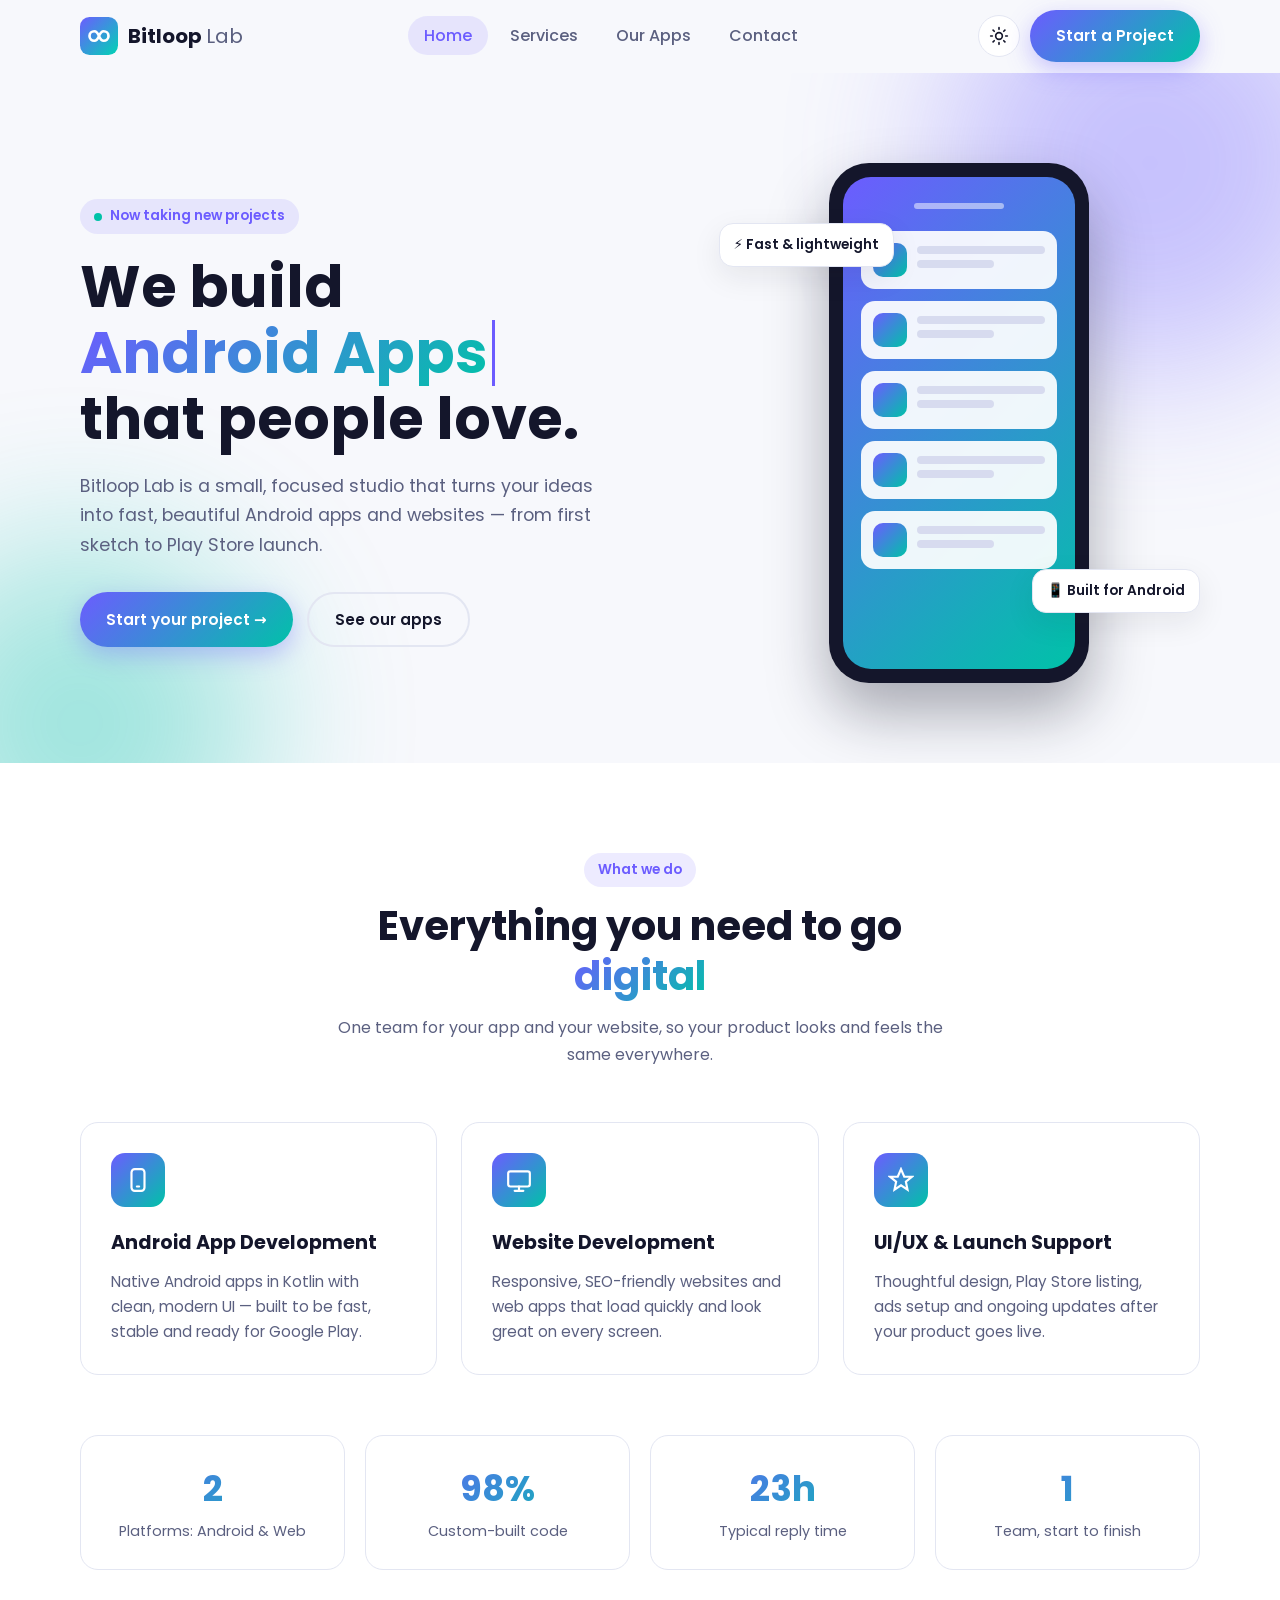
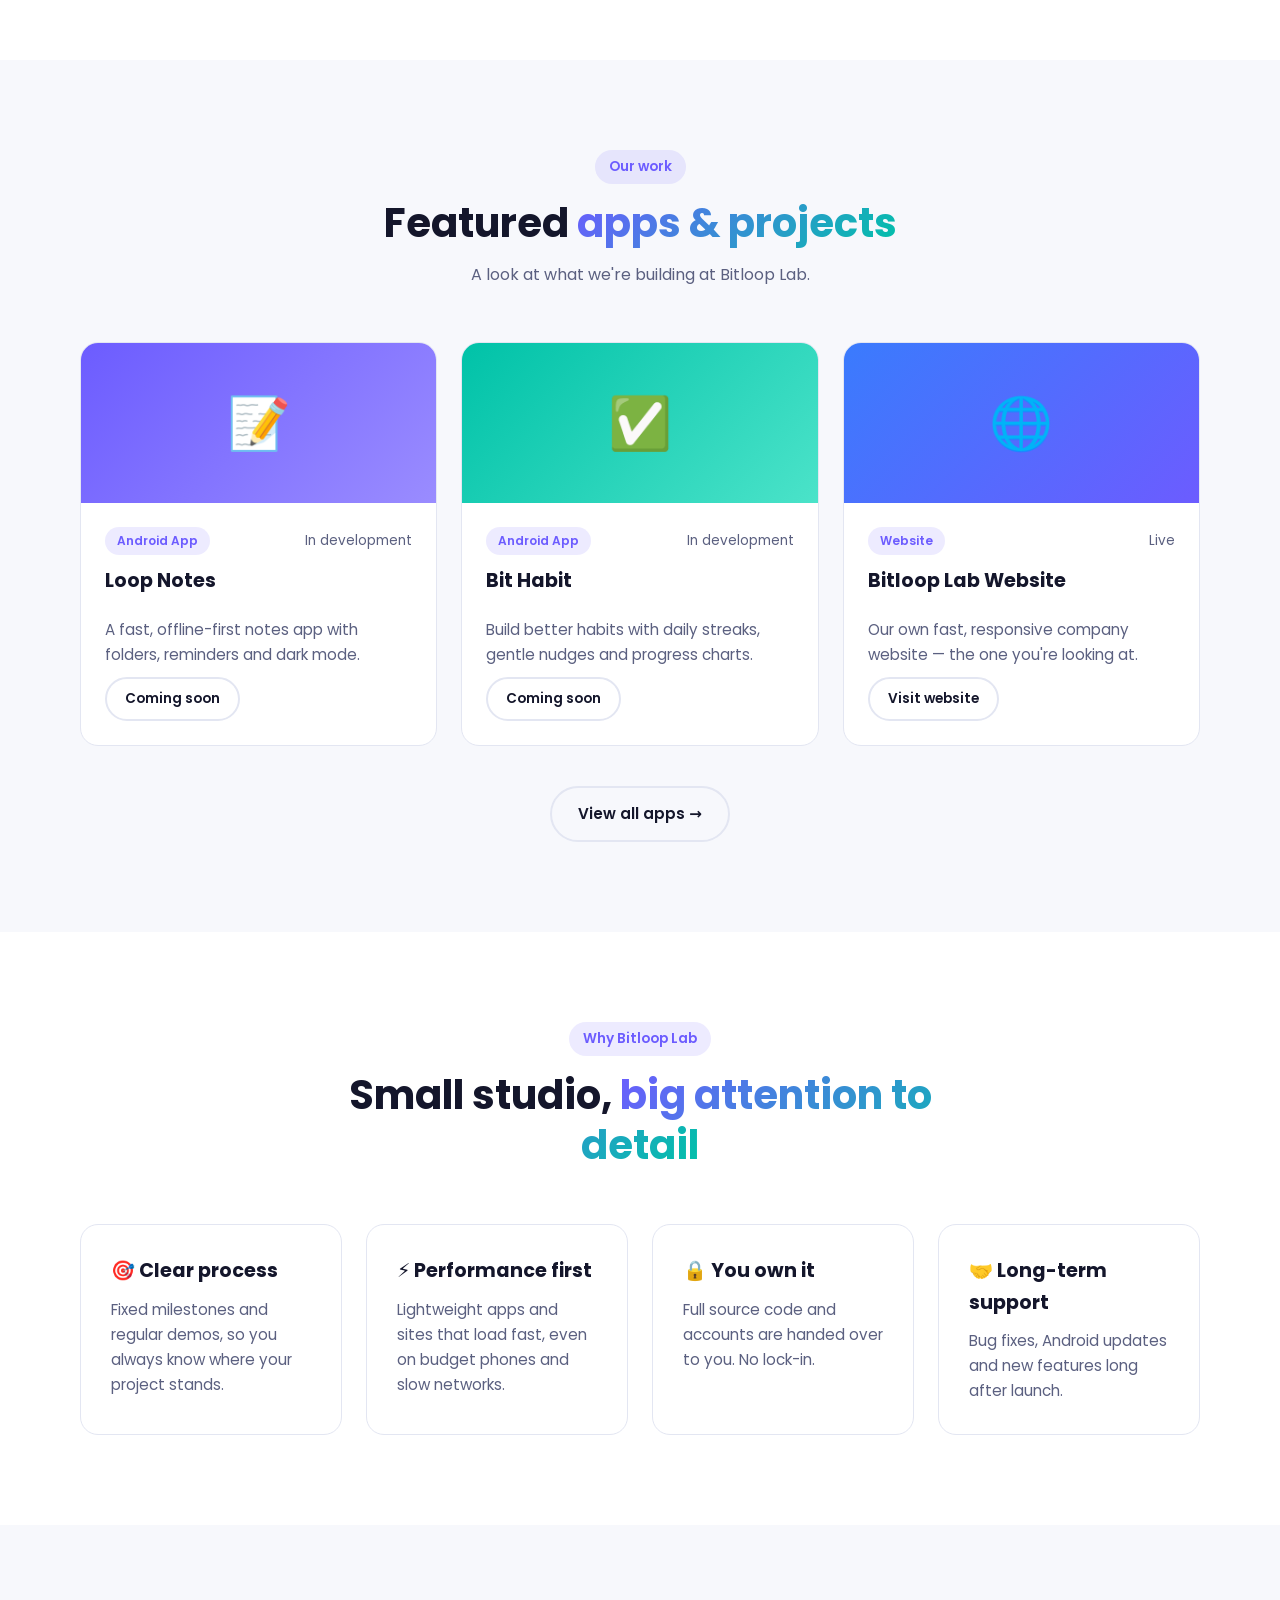
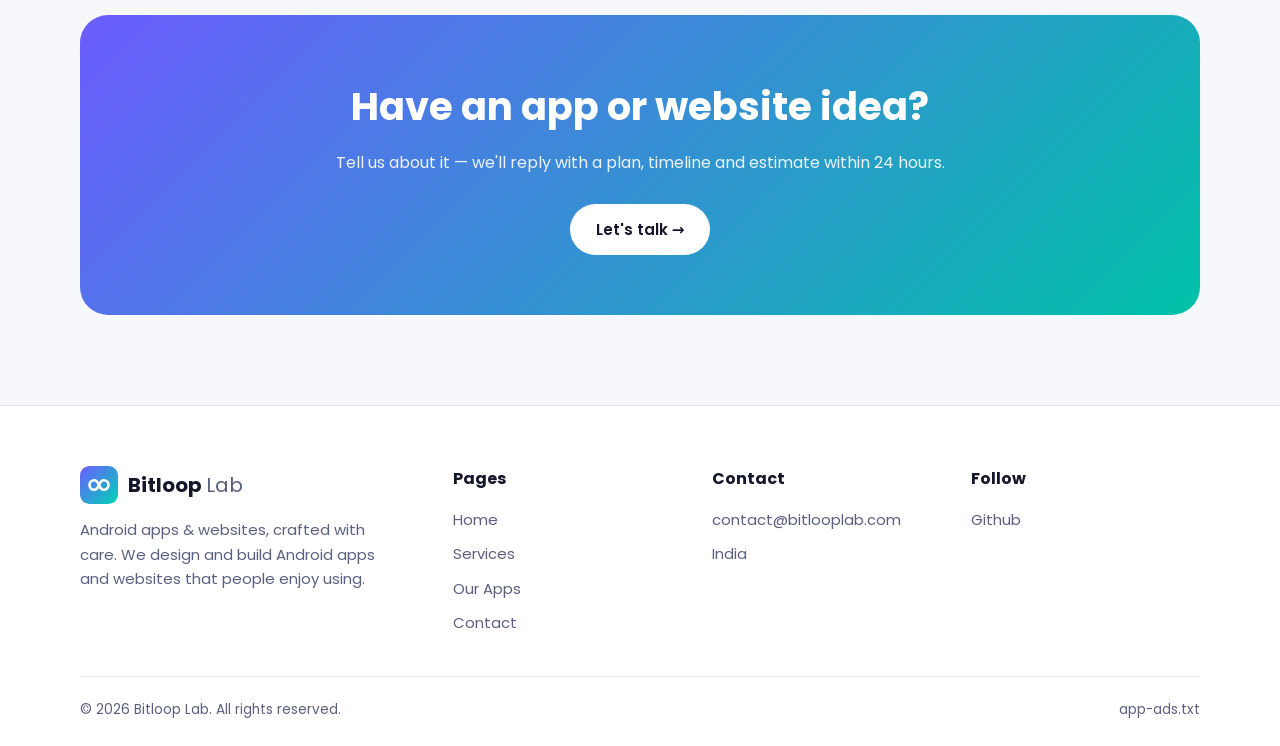
==== index.html @ d6a31f05 "Add Bitloop Lab company website and app-ads.txt Four-page responsive site (Home, Services, Our Apps," ====
<!DOCTYPE html>
<html lang="en">
<head>
  <meta charset="UTF-8">
  <meta name="viewport" content="width=device-width, initial-scale=1.0">
  <title>Bitloop Lab — Android App & Website Development</title>
  <meta name="description" content="Bitloop Lab designs and builds fast, beautiful Android apps and websites for startups and businesses.">
  <meta property="og:title" content="Bitloop Lab — Android App & Website Development">
  <meta property="og:description" content="We design and build Android apps and websites that people enjoy using.">
  <meta property="og:type" content="website">
  <meta name="theme-color" content="#6c5cff">
  <link rel="icon" href="assets/img/logo.svg" type="image/svg+xml">
  <link rel="preconnect" href="https://fonts.googleapis.com">
  <link rel="preconnect" href="https://fonts.gstatic.com" crossorigin>
  <link href="https://fonts.googleapis.com/css2?family=Poppins:wght@400;500;600;700&display=swap" rel="stylesheet">
  <link rel="stylesheet" href="assets/css/style.css">
  <script>try{var t=localStorage.getItem("bl-theme")||(matchMedia("(prefers-color-scheme: dark)").matches?"dark":"light");document.documentElement.setAttribute("data-theme",t)}catch(e){}</script>
</head>
<body data-page="home">
  <div id="site-header"></div>

  <main>
    <!-- Hero -->
    <section class="hero">
      <div class="container hero-grid">
        <div>
          <span class="eyebrow"><span class="dot"></span> Now taking new projects</span>
          <h1>We build <span class="typed gradient-text" id="typed">Android Apps</span><br>that people love.</h1>
          <p class="lead">Bitloop Lab is a small, focused studio that turns your ideas into fast, beautiful Android apps and websites — from first sketch to Play Store launch.</p>
          <div class="hero-cta">
            <a href="contact.html" class="btn btn-primary">Start your project →</a>
            <a href="apps.html" class="btn btn-outline">See our apps</a>
          </div>
        </div>
        <div class="mockup" aria-hidden="true">
          <div class="phone">
            <div class="phone-screen">
              <div class="phone-notch"></div>
              <div class="phone-card"><i></i><div><b></b><b></b></div></div>
              <div class="phone-card"><i></i><div><b></b><b></b></div></div>
              <div class="phone-card"><i></i><div><b></b><b></b></div></div>
              <div class="phone-card"><i></i><div><b></b><b></b></div></div>
              <div class="phone-card"><i></i><div><b></b><b></b></div></div>
            </div>
          </div>
          <div class="floating-badge b1">⚡ Fast &amp; lightweight</div>
          <div class="floating-badge b2">📱 Built for Android</div>
        </div>
      </div>
    </section>

    <!-- Services preview -->
    <section class="section-alt">
      <div class="container">
        <div class="section-head reveal">
          <span class="eyebrow">What we do</span>
          <h2>Everything you need to go <span class="gradient-text">digital</span></h2>
          <p>One team for your app and your website, so your product looks and feels the same everywhere.</p>
        </div>
        <div class="grid grid-3">
          <div class="card reveal">
            <div class="icon"><svg viewBox="0 0 24 24" fill="none" stroke="currentColor" stroke-width="2" stroke-linecap="round"><rect x="6" y="2" width="12" height="20" rx="3"/><path d="M11 18h2"/></svg></div>
            <h3>Android App Development</h3>
            <p>Native Android apps in Kotlin with clean, modern UI — built to be fast, stable and ready for Google Play.</p>
          </div>
          <div class="card reveal">
            <div class="icon"><svg viewBox="0 0 24 24" fill="none" stroke="currentColor" stroke-width="2" stroke-linecap="round"><rect x="2" y="4" width="20" height="14" rx="2"/><path d="M8 22h8M12 18v4"/></svg></div>
            <h3>Website Development</h3>
            <p>Responsive, SEO-friendly websites and web apps that load quickly and look great on every screen.</p>
          </div>
          <div class="card reveal">
            <div class="icon"><svg viewBox="0 0 24 24" fill="none" stroke="currentColor" stroke-width="2" stroke-linecap="round"><path d="M12 2l3 7h7l-5.5 4.5L18 21l-6-4-6 4 1.5-7.5L2 9h7z"/></svg></div>
            <h3>UI/UX &amp; Launch Support</h3>
            <p>Thoughtful design, Play Store listing, ads setup and ongoing updates after your product goes live.</p>
          </div>
        </div>
        <div class="stats">
          <div class="stat reveal"><strong class="gradient-text" data-count="2">2</strong><span>Platforms: Android &amp; Web</span></div>
          <div class="stat reveal"><strong class="gradient-text" data-count="100" data-suffix="%">100%</strong><span>Custom-built code</span></div>
          <div class="stat reveal"><strong class="gradient-text" data-count="24" data-suffix="h">24h</strong><span>Typical reply time</span></div>
          <div class="stat reveal"><strong class="gradient-text" data-count="1">1</strong><span>Team, start to finish</span></div>
        </div>
      </div>
    </section>

    <!-- Featured apps (rendered from assets/js/data.js) -->
    <section>
      <div class="container">
        <div class="section-head reveal">
          <span class="eyebrow">Our work</span>
          <h2>Featured <span class="gradient-text">apps &amp; projects</span></h2>
          <p>A look at what we're building at Bitloop Lab.</p>
        </div>
        <div class="grid grid-3" id="featuredApps"></div>
        <div style="text-align:center;margin-top:40px">
          <a href="apps.html" class="btn btn-outline">View all apps →</a>
        </div>
      </div>
    </section>

    <!-- Why us -->
    <section class="section-alt">
      <div class="container">
        <div class="section-head reveal">
          <span class="eyebrow">Why Bitloop Lab</span>
          <h2>Small studio, <span class="gradient-text">big attention to detail</span></h2>
        </div>
        <div class="grid grid-4">
          <div class="card reveal"><h3>🎯 Clear process</h3><p>Fixed milestones and regular demos, so you always know where your project stands.</p></div>
          <div class="card reveal"><h3>⚡ Performance first</h3><p>Lightweight apps and sites that load fast, even on budget phones and slow networks.</p></div>
          <div class="card reveal"><h3>🔒 You own it</h3><p>Full source code and accounts are handed over to you. No lock-in.</p></div>
          <div class="card reveal"><h3>🤝 Long-term support</h3><p>Bug fixes, Android updates and new features long after launch.</p></div>
        </div>
      </div>
    </section>

    <!-- CTA -->
    <section>
      <div class="container">
        <div class="cta-box reveal">
          <h2>Have an app or website idea?</h2>
          <p>Tell us about it — we'll reply with a plan, timeline and estimate within 24 hours.</p>
          <a href="contact.html" class="btn">Let's talk →</a>
        </div>
      </div>
    </section>
  </main>

  <div id="site-footer"></div>

  <script src="assets/js/data.js"></script>
  <script src="assets/js/main.js"></script>
</body>
</html>
---- assets/css/style.css ----
/* ==========================================================
   Bitloop Lab — global styles
   ========================================================== */

:root {
  --bg: #f7f8fc;
  --bg-alt: #ffffff;
  --surface: #ffffff;
  --text: #14162b;
  --muted: #5b6080;
  --border: #e3e6f2;
  --primary: #6c5cff;
  --primary-2: #00c2a8;
  --gradient: linear-gradient(135deg, #6c5cff 0%, #00c2a8 100%);
  --shadow: 0 10px 30px rgba(20, 22, 43, 0.08);
  --radius: 18px;
  --max: 1160px;
  color-scheme: light;
}

:root[data-theme="dark"] {
  --bg: #0b0d1a;
  --bg-alt: #111428;
  --surface: #161a33;
  --text: #eef0ff;
  --muted: #a3a8c9;
  --border: #262b4d;
  --shadow: 0 10px 30px rgba(0, 0, 0, 0.35);
  color-scheme: dark;
}

* { box-sizing: border-box; margin: 0; padding: 0; }

html { scroll-behavior: smooth; }

body {
  font-family: "Poppins", system-ui, -apple-system, "Segoe UI", Roboto, sans-serif;
  background: var(--bg);
  color: var(--text);
  line-height: 1.65;
  transition: background 0.3s, color 0.3s;
  overflow-x: hidden;
}

img { max-width: 100%; display: block; }
a { color: inherit; text-decoration: none; }
button { font: inherit; cursor: pointer; }

.container { width: 100%; max-width: var(--max); margin: 0 auto; padding: 0 20px; }

.gradient-text {
  background: var(--gradient);
  -webkit-background-clip: text;
  background-clip: text;
  color: transparent;
}

/* ---------- Buttons ---------- */
.btn {
  display: inline-flex; align-items: center; gap: 8px;
  padding: 13px 26px; border-radius: 999px; border: 0;
  font-weight: 600; font-size: 0.95rem;
  transition: transform 0.2s, box-shadow 0.2s, background 0.2s;
}
.btn-primary { background: var(--gradient); color: #fff; box-shadow: 0 8px 24px rgba(108, 92, 255, 0.35); }
.btn-primary:hover { transform: translateY(-2px); box-shadow: 0 12px 30px rgba(108, 92, 255, 0.45); }
.btn-outline { background: transparent; color: var(--text); border: 2px solid var(--border); }
.btn-outline:hover { border-color: var(--primary); color: var(--primary); }

/* ---------- Header ---------- */
.site-header {
  position: sticky; top: 0; z-index: 50;
  background: color-mix(in srgb, var(--bg) 82%, transparent);
  backdrop-filter: blur(12px);
  -webkit-backdrop-filter: blur(12px);
  border-bottom: 1px solid transparent;
  transition: border-color 0.3s, box-shadow 0.3s;
}
.site-header.scrolled { border-color: var(--border); box-shadow: 0 4px 20px rgba(0, 0, 0, 0.05); }
.nav { display: flex; align-items: center; justify-content: space-between; height: 72px; }
.brand { display: flex; align-items: center; gap: 10px; font-weight: 700; font-size: 1.25rem; }
.brand img { width: 38px; height: 38px; }
.brand span b { font-weight: 700; }
.brand span em { font-style: normal; font-weight: 400; color: var(--muted); }

.nav-links { display: flex; align-items: center; gap: 6px; list-style: none; }
.nav-links a {
  padding: 8px 16px; border-radius: 999px; font-weight: 500; color: var(--muted);
  transition: color 0.2s, background 0.2s;
}
.nav-links a:hover { color: var(--text); }
.nav-links a.active { color: var(--primary); background: color-mix(in srgb, var(--primary) 12%, transparent); }

.nav-actions { display: flex; align-items: center; gap: 10px; }
.icon-btn {
  width: 42px; height: 42px; border-radius: 50%;
  display: grid; place-items: center;
  background: var(--surface); border: 1px solid var(--border); color: var(--text);
}
.icon-btn svg { width: 20px; height: 20px; }
.theme-toggle .moon { display: none; }
:root[data-theme="dark"] .theme-toggle .sun { display: none; }
:root[data-theme="dark"] .theme-toggle .moon { display: block; }
.menu-toggle { display: none; }

/* ---------- Hero ---------- */
.hero { position: relative; padding: 90px 0 80px; overflow: hidden; }
.hero::before, .hero::after {
  content: ""; position: absolute; border-radius: 50%; filter: blur(80px); opacity: 0.35; z-index: -1;
}
.hero::before { width: 420px; height: 420px; background: #6c5cff; top: -120px; right: -80px; }
.hero::after { width: 360px; height: 360px; background: #00c2a8; bottom: -140px; left: -100px; }
.hero-grid { display: grid; grid-template-columns: 1.1fr 0.9fr; gap: 50px; align-items: center; }
.eyebrow {
  display: inline-flex; align-items: center; gap: 8px;
  padding: 6px 14px; border-radius: 999px; font-size: 0.85rem; font-weight: 600;
  background: color-mix(in srgb, var(--primary) 12%, transparent); color: var(--primary);
  margin-bottom: 20px;
}
.eyebrow .dot { width: 8px; height: 8px; border-radius: 50%; background: var(--primary-2); animation: pulse 1.8s infinite; }
.hero h1 { font-size: clamp(2.2rem, 5vw, 3.6rem); line-height: 1.15; font-weight: 700; margin-bottom: 20px; }
.typed { display: inline-block; min-width: 1ch; border-right: 3px solid var(--primary); padding-right: 4px; animation: caret 0.8s step-end infinite; }
.hero p.lead { font-size: 1.1rem; color: var(--muted); max-width: 540px; margin-bottom: 32px; }
.hero-cta { display: flex; flex-wrap: wrap; gap: 14px; }

/* phone mockup */
.mockup { position: relative; display: flex; justify-content: center; }
.phone {
  width: 260px; height: 520px; border-radius: 40px; padding: 14px;
  background: #14162b; box-shadow: 0 30px 60px rgba(20, 22, 43, 0.35);
  animation: float 6s ease-in-out infinite;
}
.phone-screen {
  width: 100%; height: 100%; border-radius: 28px; overflow: hidden;
  background: var(--gradient); padding: 26px 18px; display: flex; flex-direction: column; gap: 12px;
}
.phone-notch { width: 90px; height: 6px; border-radius: 6px; background: rgba(255, 255, 255, 0.5); margin: 0 auto 10px; }
.phone-card { background: rgba(255, 255, 255, 0.92); border-radius: 14px; padding: 12px; display: flex; gap: 10px; align-items: center; color: #14162b; }
.phone-card i { width: 34px; height: 34px; border-radius: 10px; background: var(--gradient); flex-shrink: 0; }
.phone-card div { flex: 1; }
.phone-card b { display: block; height: 8px; border-radius: 4px; background: #d7dbef; margin-bottom: 6px; }
.phone-card b + b { width: 60%; }
.floating-badge {
  position: absolute; background: var(--surface); border: 1px solid var(--border);
  border-radius: 14px; padding: 10px 14px; box-shadow: var(--shadow);
  font-size: 0.85rem; font-weight: 600; display: flex; align-items: center; gap: 8px;
}
.floating-badge.b1 { top: 60px; left: 0; animation: float 5s ease-in-out infinite; }
.floating-badge.b2 { bottom: 70px; right: 0; animation: float 7s ease-in-out infinite reverse; }

/* ---------- Sections ---------- */
section { padding: 90px 0; }
.section-alt { background: var(--bg-alt); }
.section-head { text-align: center; max-width: 640px; margin: 0 auto 54px; }
.section-head .eyebrow { margin-bottom: 14px; }
.section-head h2 { font-size: clamp(1.8rem, 3.5vw, 2.5rem); line-height: 1.25; margin-bottom: 14px; }
.section-head p { color: var(--muted); }

.grid { display: grid; gap: 24px; }
.grid-2 { grid-template-columns: repeat(2, 1fr); }
.grid-3 { grid-template-columns: repeat(3, 1fr); }
.grid-4 { grid-template-columns: repeat(4, 1fr); }

.card {
  background: var(--surface); border: 1px solid var(--border); border-radius: var(--radius);
  padding: 30px; transition: transform 0.25s, box-shadow 0.25s, border-color 0.25s;
}
.card:hover { transform: translateY(-6px); box-shadow: var(--shadow); border-color: color-mix(in srgb, var(--primary) 40%, var(--border)); }
.card .icon {
  width: 54px; height: 54px; border-radius: 14px; display: grid; place-items: center;
  background: var(--gradient); color: #fff; margin-bottom: 20px;
}
.card .icon svg { width: 26px; height: 26px; }
.card h3 { font-size: 1.2rem; margin-bottom: 10px; }
.card p { color: var(--muted); font-size: 0.95rem; }
.card ul { list-style: none; margin-top: 16px; display: grid; gap: 8px; }
.card ul li { display: flex; gap: 10px; color: var(--muted); font-size: 0.93rem; }
.card ul li::before { content: "✓"; color: var(--primary-2); font-weight: 700; }

/* stats */
.stats { display: grid; grid-template-columns: repeat(4, 1fr); gap: 20px; margin-top: 60px; }
.stat { text-align: center; padding: 24px; border-radius: var(--radius); background: var(--surface); border: 1px solid var(--border); }
.stat strong { display: block; font-size: 2.2rem; font-weight: 700; }
.stat span { color: var(--muted); font-size: 0.9rem; }

/* process */
.steps { counter-reset: step; }
.step { position: relative; padding-top: 70px; }
.step::before {
  counter-increment: step; content: "0" counter(step);
  position: absolute; top: 24px; left: 30px; font-size: 2rem; font-weight: 700;
  background: var(--gradient); -webkit-background-clip: text; background-clip: text; color: transparent;
}

/* tech chips */
.chips { display: flex; flex-wrap: wrap; justify-content: center; gap: 12px; }
.chip {
  padding: 10px 20px; border-radius: 999px; background: var(--surface);
  border: 1px solid var(--border); font-weight: 500; font-size: 0.93rem;
}

/* ---------- Apps / portfolio ---------- */
.toolbar { display: flex; flex-wrap: wrap; gap: 14px; justify-content: space-between; align-items: center; margin-bottom: 36px; }
.filters { display: flex; flex-wrap: wrap; gap: 10px; }
.filter-btn {
  padding: 9px 20px; border-radius: 999px; border: 1px solid var(--border);
  background: var(--surface); color: var(--muted); font-weight: 500; transition: all 0.2s;
}
.filter-btn:hover { color: var(--text); }
.filter-btn.active { background: var(--gradient); color: #fff; border-color: transparent; }
.search {
  flex: 1; max-width: 300px; min-width: 200px; padding: 11px 18px; border-radius: 999px;
  border: 1px solid var(--border); background: var(--surface); color: var(--text); font: inherit;
}
.search:focus { outline: 2px solid var(--primary); outline-offset: 1px; }

.app-card { display: flex; flex-direction: column; padding: 0; overflow: hidden; }
.app-cover { height: 160px; display: grid; place-items: center; font-size: 3.2rem; color: #fff; }
.app-body { padding: 24px; display: flex; flex-direction: column; gap: 10px; flex: 1; }
.app-meta { display: flex; justify-content: space-between; align-items: center; }
.tag {
  display: inline-block; font-size: 0.75rem; font-weight: 600; padding: 4px 12px; border-radius: 999px;
  background: color-mix(in srgb, var(--primary) 12%, transparent); color: var(--primary);
}
.rating { font-size: 0.85rem; color: var(--muted); }
.app-body .btn { margin-top: auto; align-self: flex-start; padding: 9px 18px; font-size: 0.85rem; }
.empty { text-align: center; color: var(--muted); padding: 40px 0; grid-column: 1 / -1; }

/* ---------- CTA ---------- */
.cta-box {
  background: var(--gradient); color: #fff; border-radius: 28px; padding: 60px 40px; text-align: center;
  position: relative; overflow: hidden;
}
.cta-box h2 { font-size: clamp(1.7rem, 3.5vw, 2.4rem); margin-bottom: 12px; }
.cta-box p { opacity: 0.9; margin-bottom: 28px; }
.cta-box .btn { background: #fff; color: #14162b; }

/* ---------- Page hero ---------- */
.page-hero { padding: 70px 0 40px; text-align: center; }
.page-hero h1 { font-size: clamp(2rem, 4.5vw, 3rem); margin-bottom: 12px; }
.page-hero p { color: var(--muted); max-width: 620px; margin: 0 auto; }
.breadcrumb { font-size: 0.85rem; color: var(--muted); margin-bottom: 16px; }
.breadcrumb a:hover { color: var(--primary); }

/* ---------- FAQ ---------- */
.faq { max-width: 780px; margin: 0 auto; display: grid; gap: 14px; }
.faq details { background: var(--surface); border: 1px solid var(--border); border-radius: 14px; padding: 18px 22px; }
.faq summary { cursor: pointer; font-weight: 600; list-style: none; display: flex; justify-content: space-between; gap: 16px; }
.faq summary::-webkit-details-marker { display: none; }
.faq summary::after { content: "+"; font-size: 1.4rem; line-height: 1; color: var(--primary); transition: transform 0.2s; }
.faq details[open] summary::after { transform: rotate(45deg); }
.faq details p { color: var(--muted); margin-top: 12px; }

/* ---------- Contact ---------- */
.contact-grid { display: grid; grid-template-columns: 0.9fr 1.1fr; gap: 30px; align-items: start; }
.info-item { display: flex; gap: 16px; align-items: flex-start; margin-bottom: 22px; }
.info-item .icon { margin: 0; width: 46px; height: 46px; flex-shrink: 0; }
.info-item h4 { margin-bottom: 2px; }
.info-item p, .info-item a { color: var(--muted); font-size: 0.95rem; }
.info-item a:hover { color: var(--primary); }

.form { display: grid; gap: 18px; }
.form-row { display: grid; grid-template-columns: 1fr 1fr; gap: 18px; }
.field { display: grid; gap: 6px; }
.field label { font-weight: 500; font-size: 0.9rem; }
.field input, .field select, .field textarea {
  width: 100%; padding: 13px 16px; border-radius: 12px; border: 1px solid var(--border);
  background: var(--bg); color: var(--text); font: inherit; transition: border-color 0.2s;
}
.field textarea { min-height: 140px; resize: vertical; }
.field input:focus, .field select:focus, .field textarea:focus { outline: none; border-color: var(--primary); }
.field.invalid input, .field.invalid select, .field.invalid textarea { border-color: #ef4466; }
.field .error { color: #ef4466; font-size: 0.8rem; min-height: 1em; }
.form-status { padding: 14px 18px; border-radius: 12px; font-weight: 500; display: none; }
.form-status.show { display: block; }
.form-status.success { background: color-mix(in srgb, var(--primary-2) 15%, transparent); color: var(--primary-2); }

/* ---------- Footer ---------- */
.site-footer { background: var(--bg-alt); border-top: 1px solid var(--border); padding: 60px 0 24px; }
.footer-grid { display: grid; grid-template-columns: 1.5fr 1fr 1fr 1fr; gap: 30px; margin-bottom: 40px; }
.site-footer p { color: var(--muted); font-size: 0.93rem; margin-top: 14px; max-width: 300px; }
.site-footer h4 { margin-bottom: 14px; font-size: 1rem; }
.site-footer ul { list-style: none; display: grid; gap: 8px; }
.site-footer ul a { color: var(--muted); font-size: 0.93rem; }
.site-footer ul a:hover { color: var(--primary); }
.footer-bottom {
  border-top: 1px solid var(--border); padding-top: 22px;
  display: flex; flex-wrap: wrap; gap: 10px; justify-content: space-between;
  color: var(--muted); font-size: 0.85rem;
}

/* back to top */
.to-top {
  position: fixed; right: 22px; bottom: 22px; z-index: 40;
  width: 46px; height: 46px; border-radius: 50%; border: 0;
  background: var(--gradient); color: #fff; box-shadow: var(--shadow);
  opacity: 0; pointer-events: none; transform: translateY(12px); transition: all 0.3s;
}
.to-top.show { opacity: 1; pointer-events: auto; transform: none; }

/* ---------- Reveal animation ---------- */
.reveal { opacity: 0; transform: translateY(30px); transition: opacity 0.7s ease, transform 0.7s ease; }
.reveal.visible { opacity: 1; transform: none; }

@keyframes float { 0%, 100% { transform: translateY(0); } 50% { transform: translateY(-14px); } }
@keyframes pulse { 0%, 100% { opacity: 1; } 50% { opacity: 0.3; } }
@keyframes caret { 50% { border-color: transparent; } }

@media (prefers-reduced-motion: reduce) {
  *, *::before, *::after { animation: none !important; transition: none !important; }
  .reveal { opacity: 1; transform: none; }
}

/* ---------- Responsive ---------- */
@media (max-width: 980px) {
  .hero-grid, .contact-grid { grid-template-columns: 1fr; }
  .mockup { margin-top: 20px; }
  .grid-3, .grid-4 { grid-template-columns: repeat(2, 1fr); }
  .stats { grid-template-columns: repeat(2, 1fr); }
  .footer-grid { grid-template-columns: 1fr 1fr; }
}

@media (max-width: 760px) {
  .menu-toggle { display: grid; }
  .nav-links {
    position: absolute; top: 72px; left: 0; right: 0;
    flex-direction: column; align-items: stretch; gap: 4px;
    padding: 16px 20px 24px; background: var(--bg); border-bottom: 1px solid var(--border);
    transform: translateY(-10px); opacity: 0; pointer-events: none; transition: all 0.25s;
  }
  .nav-links.open { transform: none; opacity: 1; pointer-events: auto; }
  .nav-links a { display: block; padding: 12px 16px; }
  .nav-actions .btn { display: none; }
  section { padding: 64px 0; }
  .hero { padding: 60px 0; }
  .grid-2, .grid-3, .grid-4, .form-row { grid-template-columns: 1fr; }
  .floating-badge { display: none; }
  .cta-box { padding: 44px 22px; }
  .search { max-width: none; }
}

@media (max-width: 480px) {
  .footer-grid { grid-template-columns: 1fr; }
  .stats { grid-template-columns: 1fr 1fr; gap: 12px; }
  .stat strong { font-size: 1.7rem; }
}
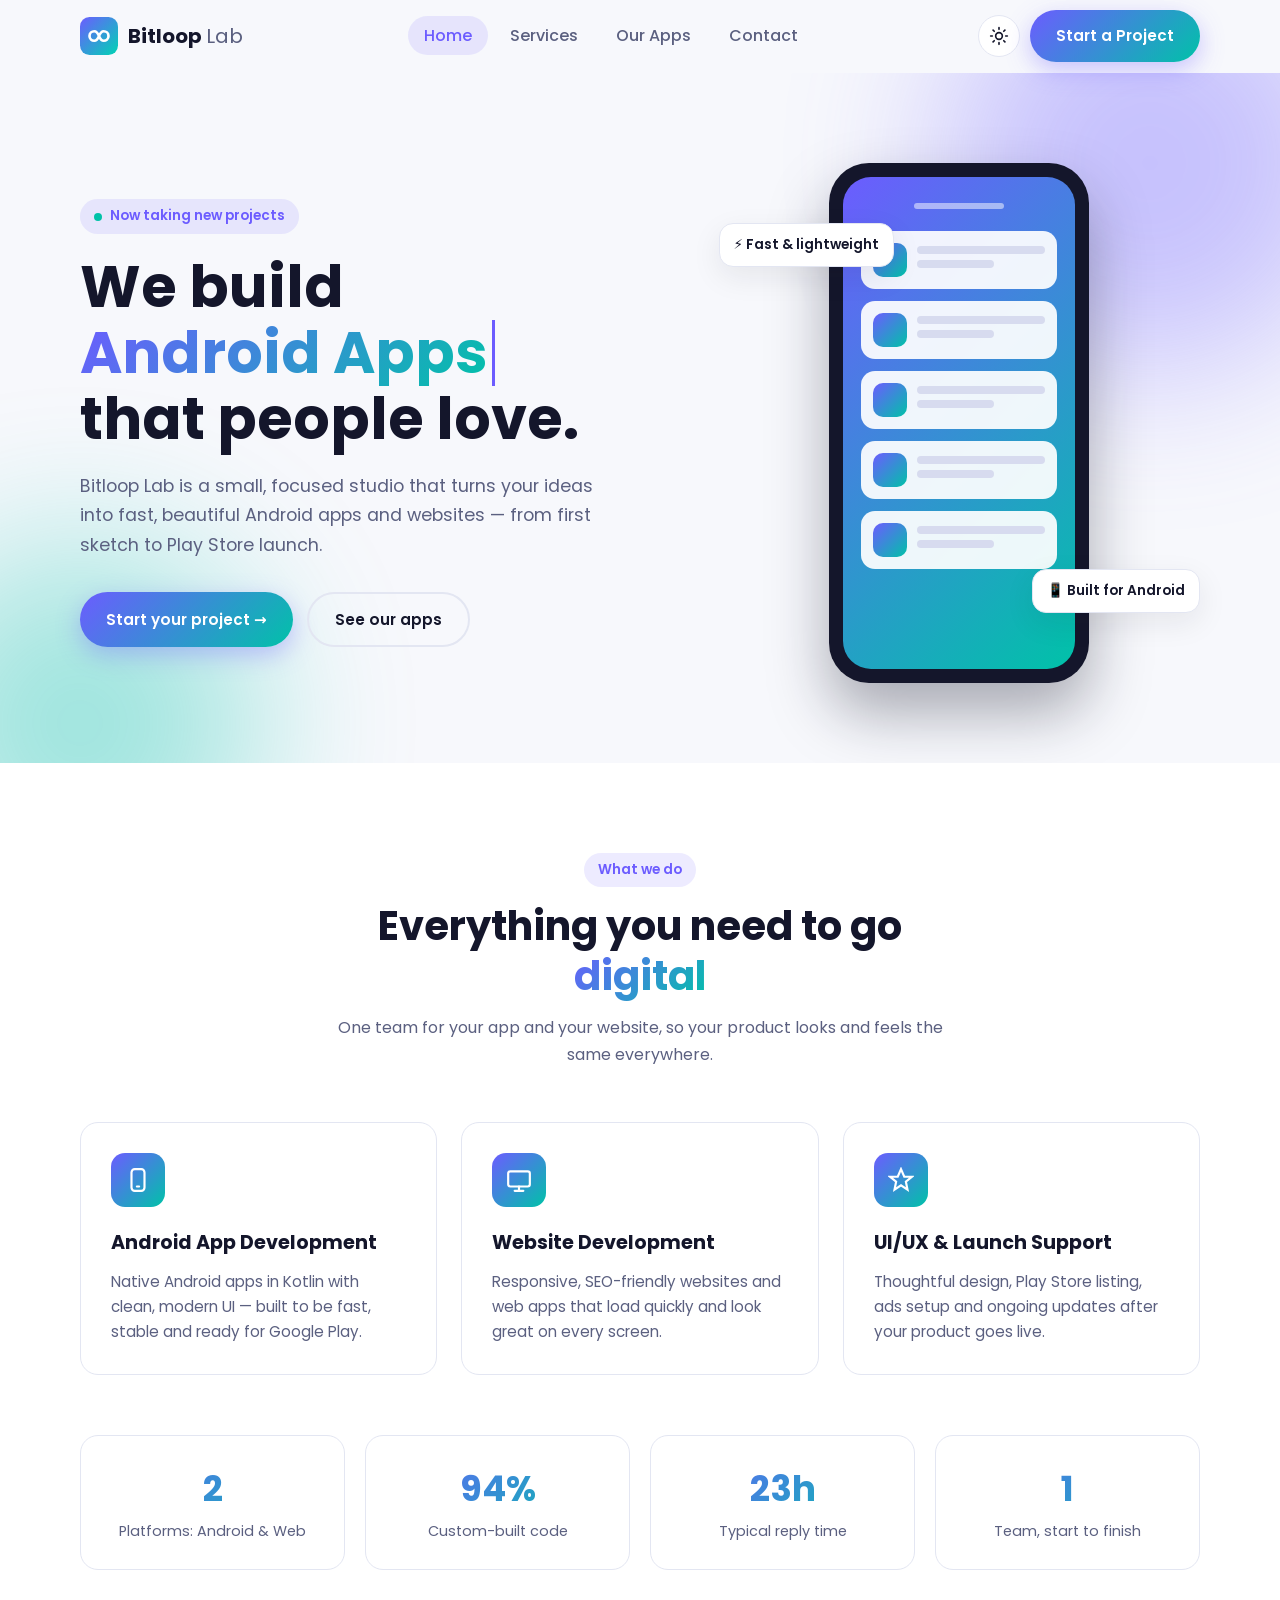
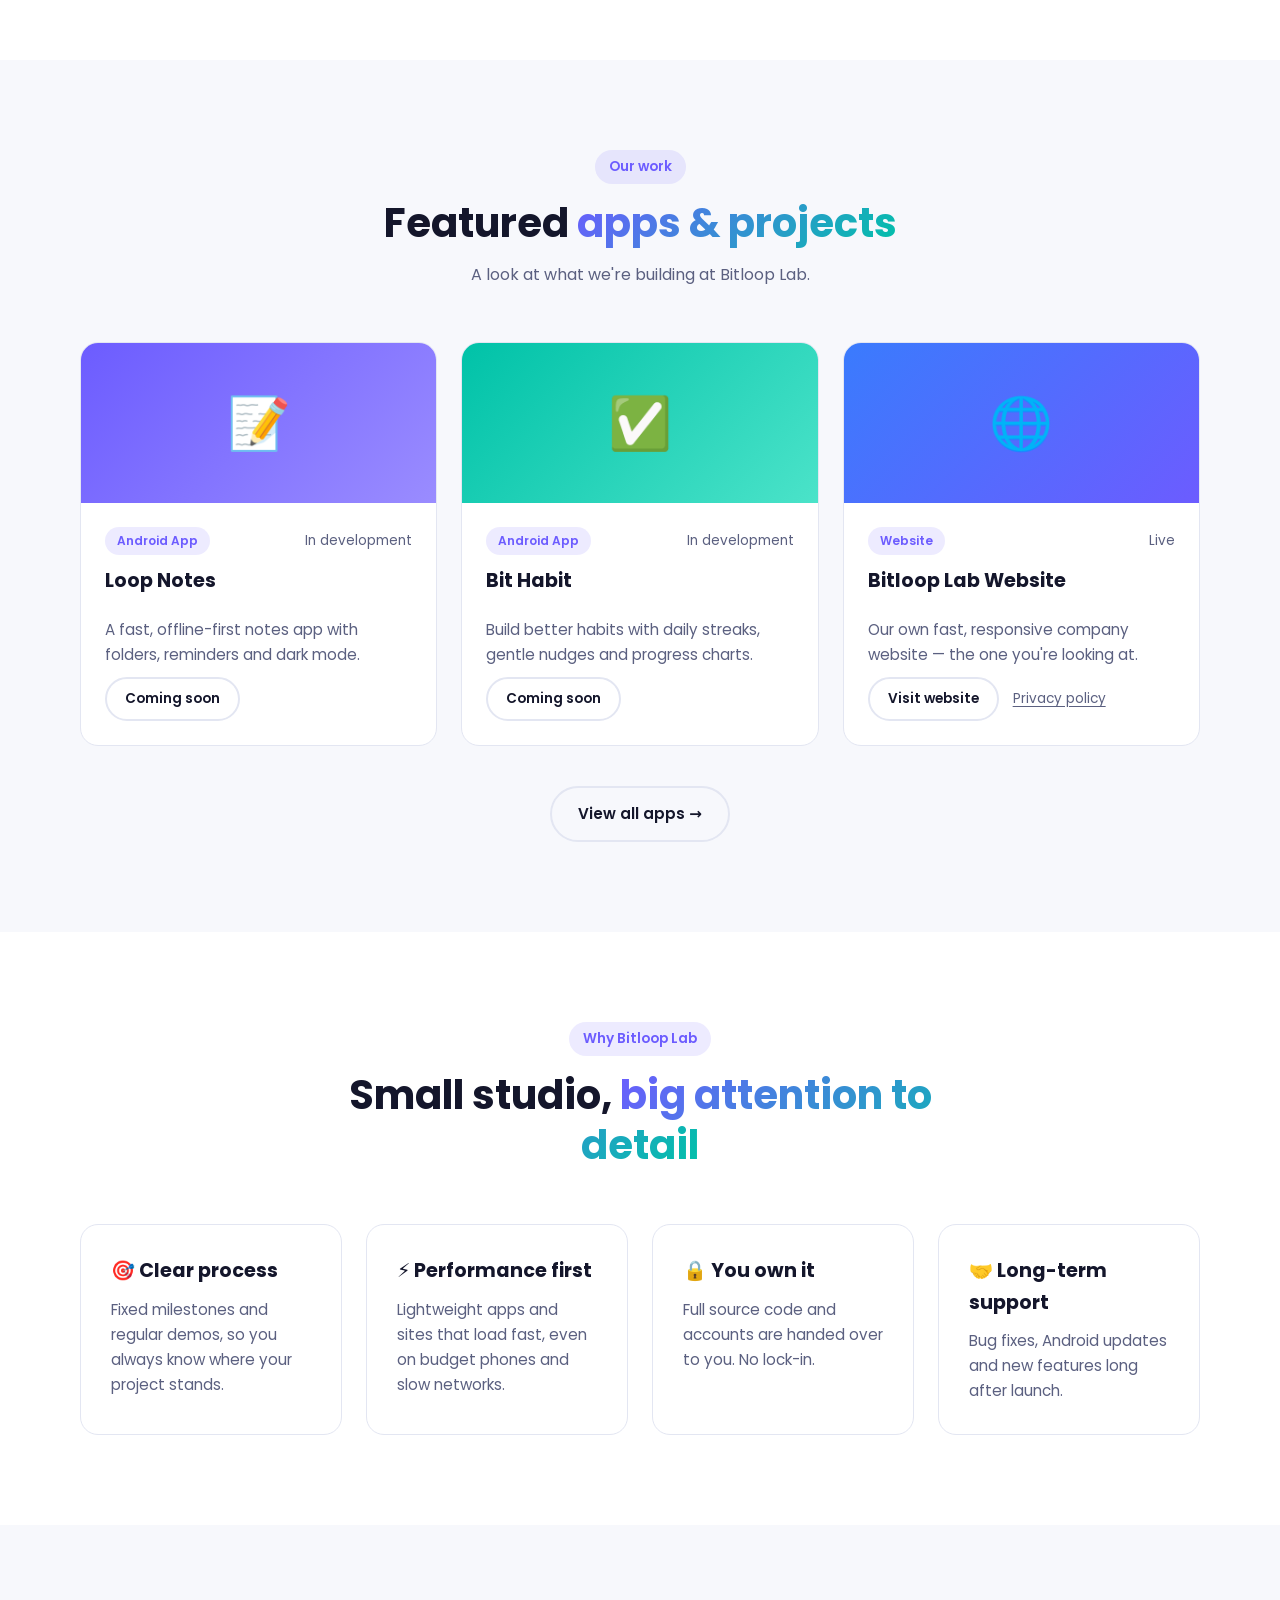
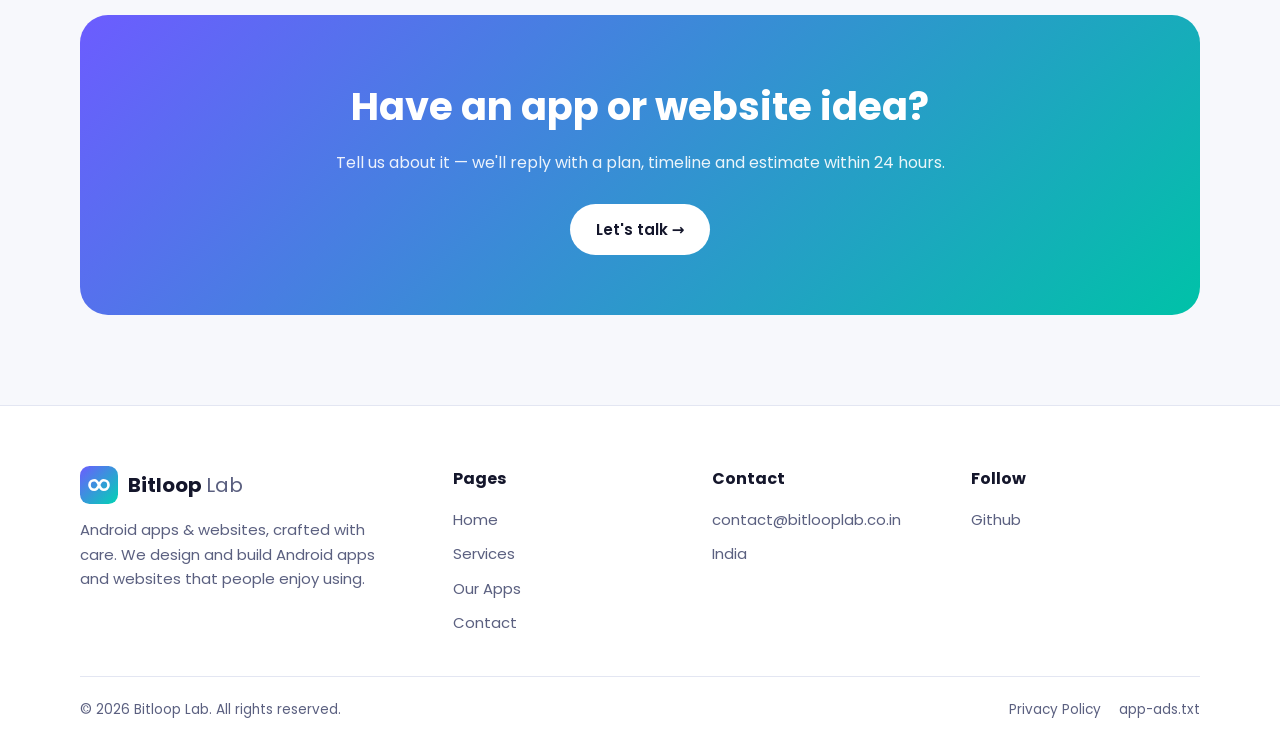
==== commit 92b0ad99: "Configure custom domain bitlooplab.co.in Add CNAME for GitHub Pages, canonical and og:url tags on ev" ====
--- a/index.html
+++ b/index.html
@@ -8,6 +8,9 @@
   <meta property="og:title" content="Bitloop Lab — Android App & Website Development">
   <meta property="og:description" content="We design and build Android apps and websites that people enjoy using.">
   <meta property="og:type" content="website">
+  <link rel="canonical" href="https://bitlooplab.co.in/">
+  <meta property="og:url" content="https://bitlooplab.co.in/">
+  <meta property="og:site_name" content="Bitloop Lab">
   <meta name="theme-color" content="#6c5cff">
   <link rel="icon" href="assets/img/logo.svg" type="image/svg+xml">
   <link rel="preconnect" href="https://fonts.googleapis.com">
--- a/assets/css/style.css
+++ b/assets/css/style.css
@@ -223,7 +223,10 @@
   background: color-mix(in srgb, var(--primary) 12%, transparent); color: var(--primary);
 }
 .rating { font-size: 0.85rem; color: var(--muted); }
-.app-body .btn { margin-top: auto; align-self: flex-start; padding: 9px 18px; font-size: 0.85rem; }
+.app-actions { margin-top: auto; display: flex; flex-wrap: wrap; align-items: center; gap: 14px; }
+.app-body .btn { padding: 9px 18px; font-size: 0.85rem; }
+.policy-link { font-size: 0.85rem; color: var(--muted); text-decoration: underline; text-underline-offset: 3px; }
+.policy-link:hover { color: var(--primary); }
 .empty { text-align: center; color: var(--muted); padding: 40px 0; grid-column: 1 / -1; }
 
 /* ---------- CTA ---------- */
@@ -287,6 +290,23 @@
   border-top: 1px solid var(--border); padding-top: 22px;
   display: flex; flex-wrap: wrap; gap: 10px; justify-content: space-between;
   color: var(--muted); font-size: 0.85rem;
+}
+
+.footer-legal { display: flex; gap: 18px; }
+.footer-legal a:hover { color: var(--primary); }
+
+/* ---------- Legal / long-form text ---------- */
+.legal { max-width: 800px; margin: 0 auto; }
+.legal .updated { color: var(--muted); font-size: 0.9rem; margin-bottom: 28px; }
+.legal h2 { font-size: 1.3rem; margin: 36px 0 12px; }
+.legal p, .legal li { color: var(--muted); }
+.legal p + p, .legal ul + p { margin-top: 12px; }
+.legal ul { margin: 12px 0 0 22px; display: grid; gap: 8px; }
+.legal a { color: var(--primary); text-decoration: underline; text-underline-offset: 3px; }
+.legal .note {
+  background: color-mix(in srgb, var(--primary) 8%, transparent);
+  border: 1px solid color-mix(in srgb, var(--primary) 25%, var(--border));
+  border-radius: 14px; padding: 18px 22px; margin-bottom: 8px;
 }
 
 /* back to top */
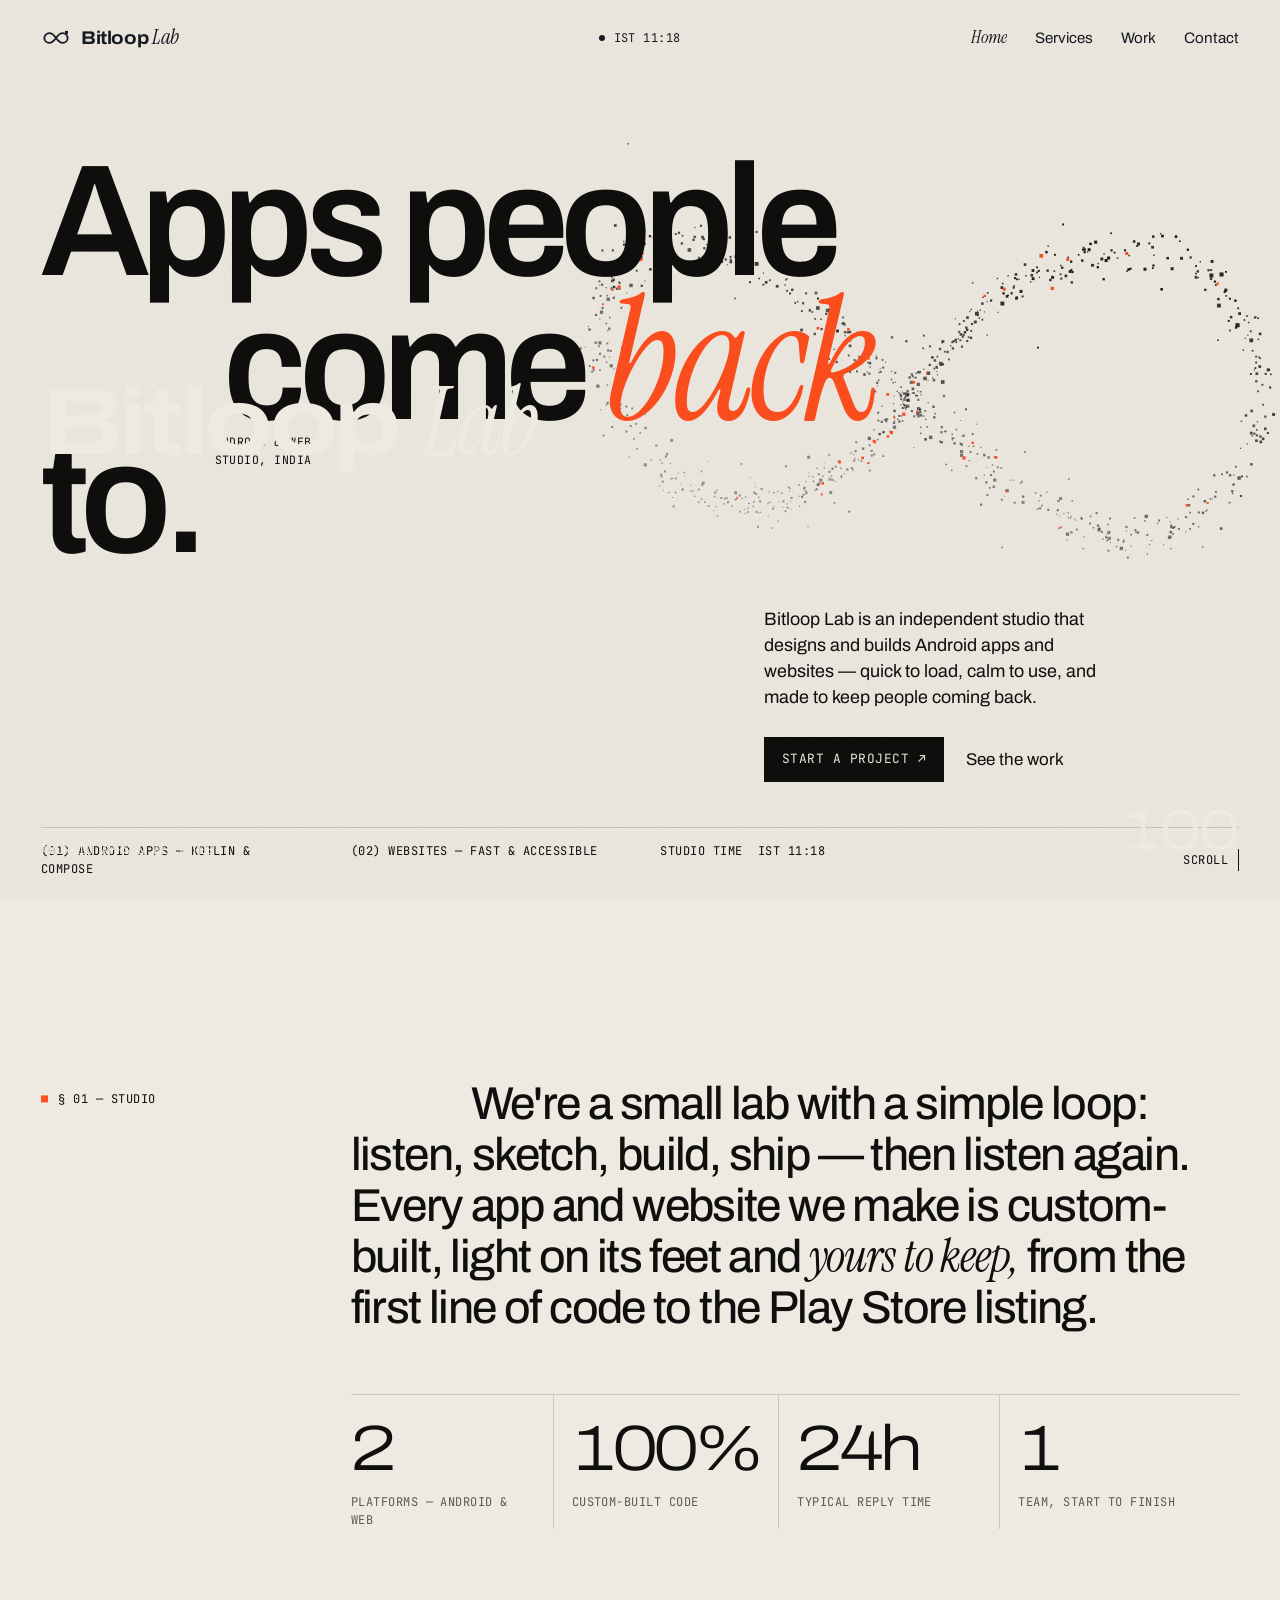
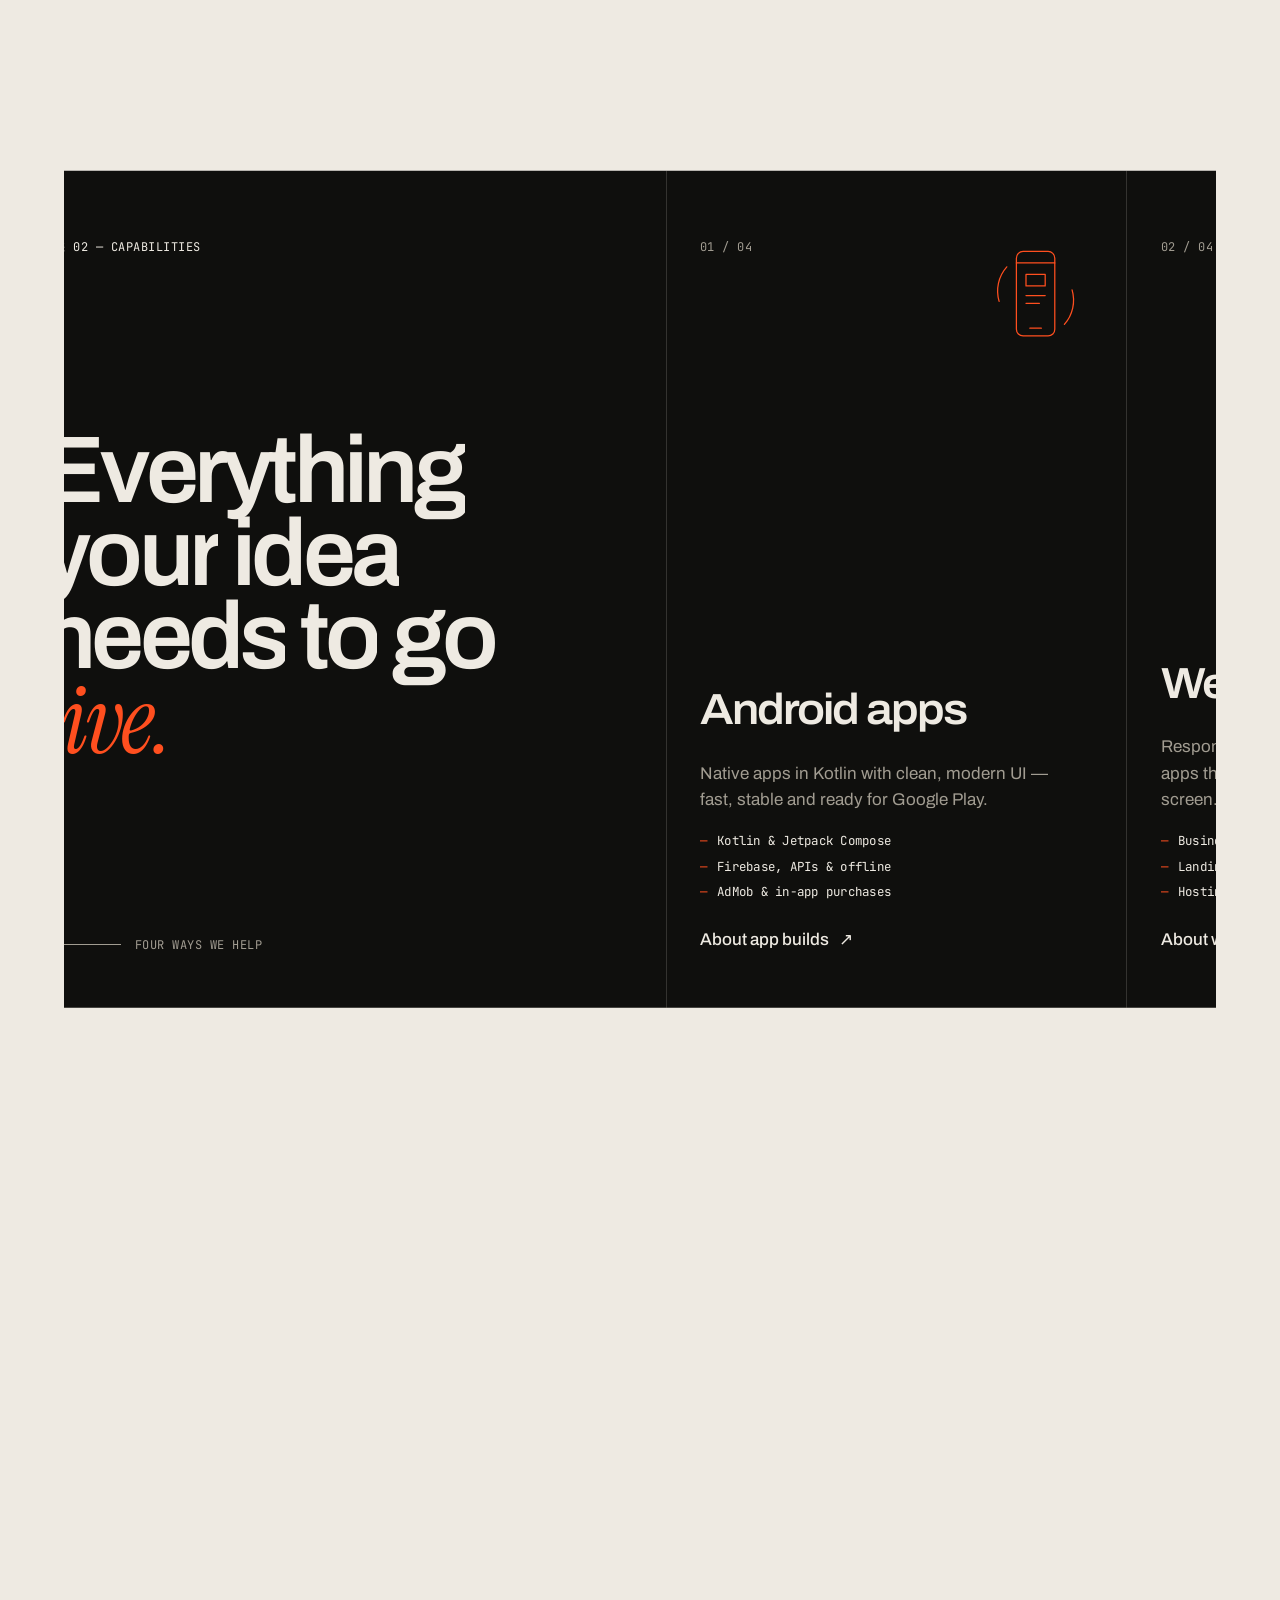
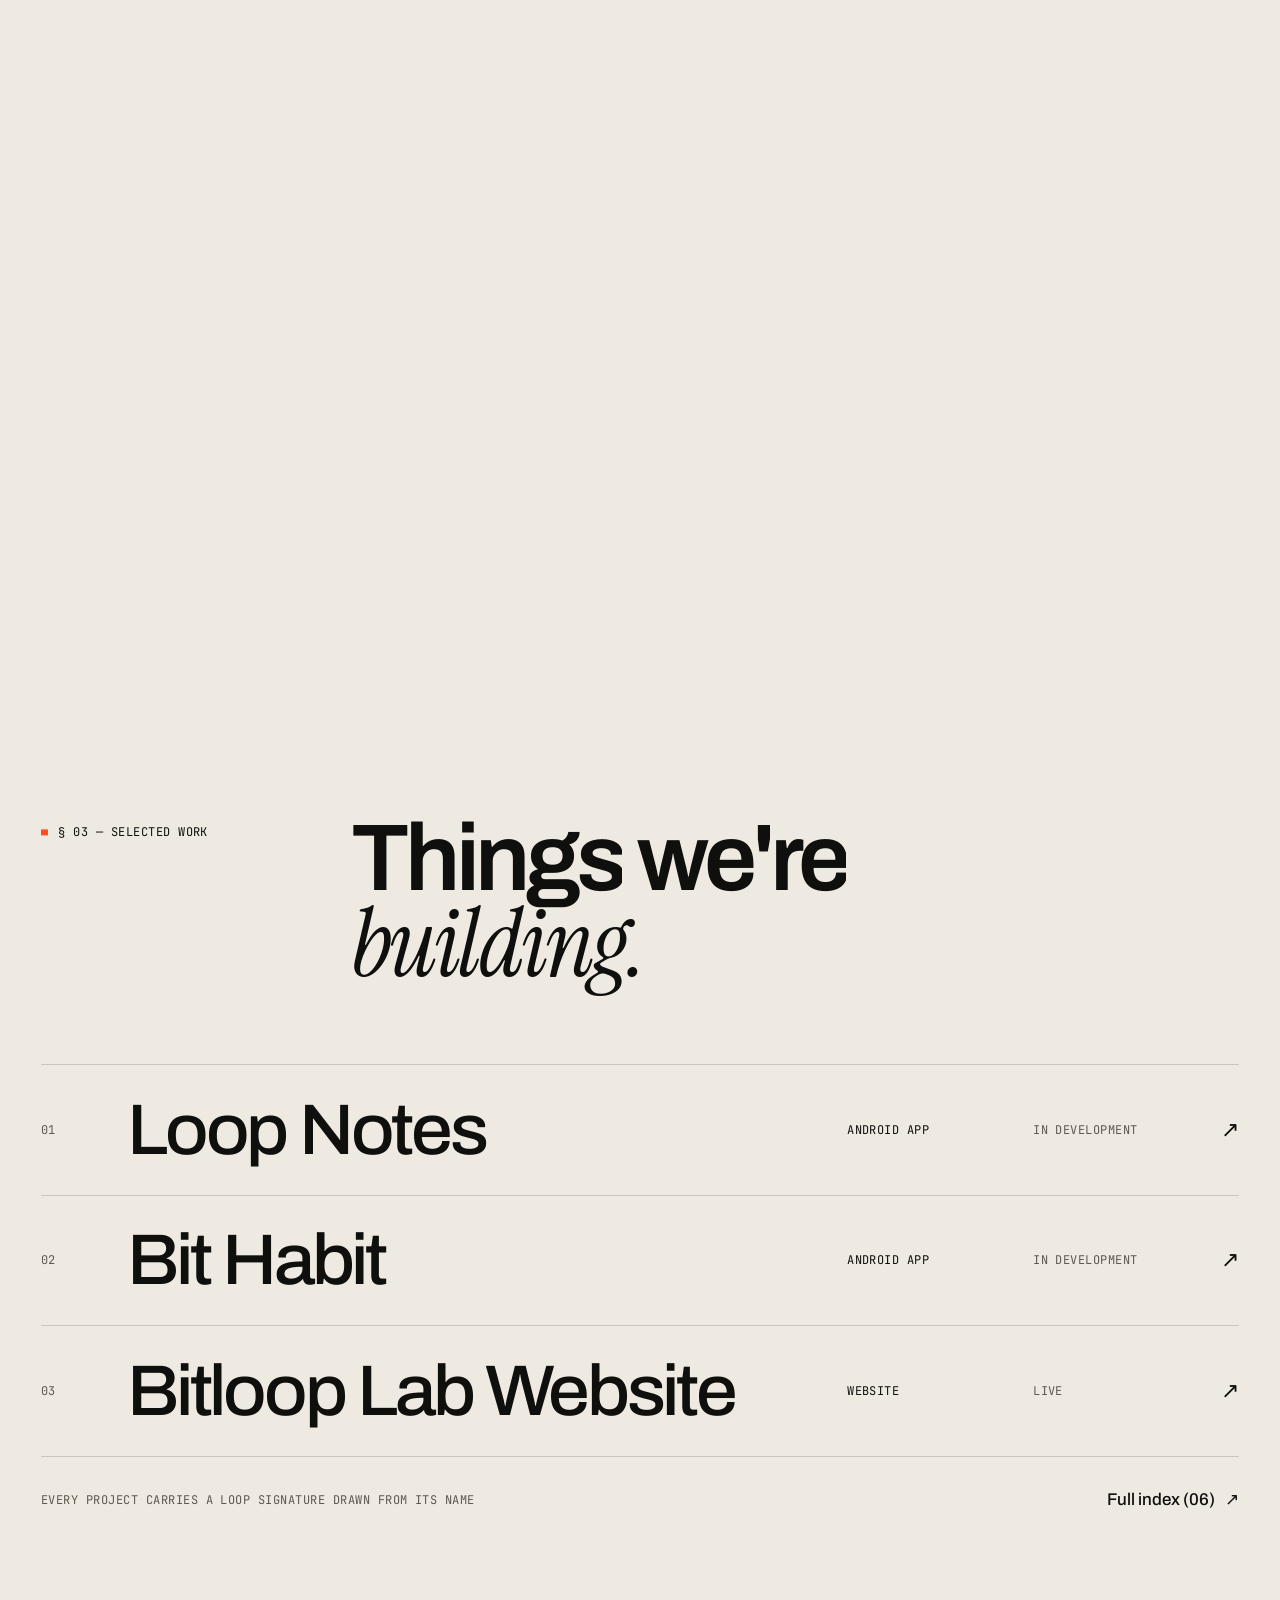
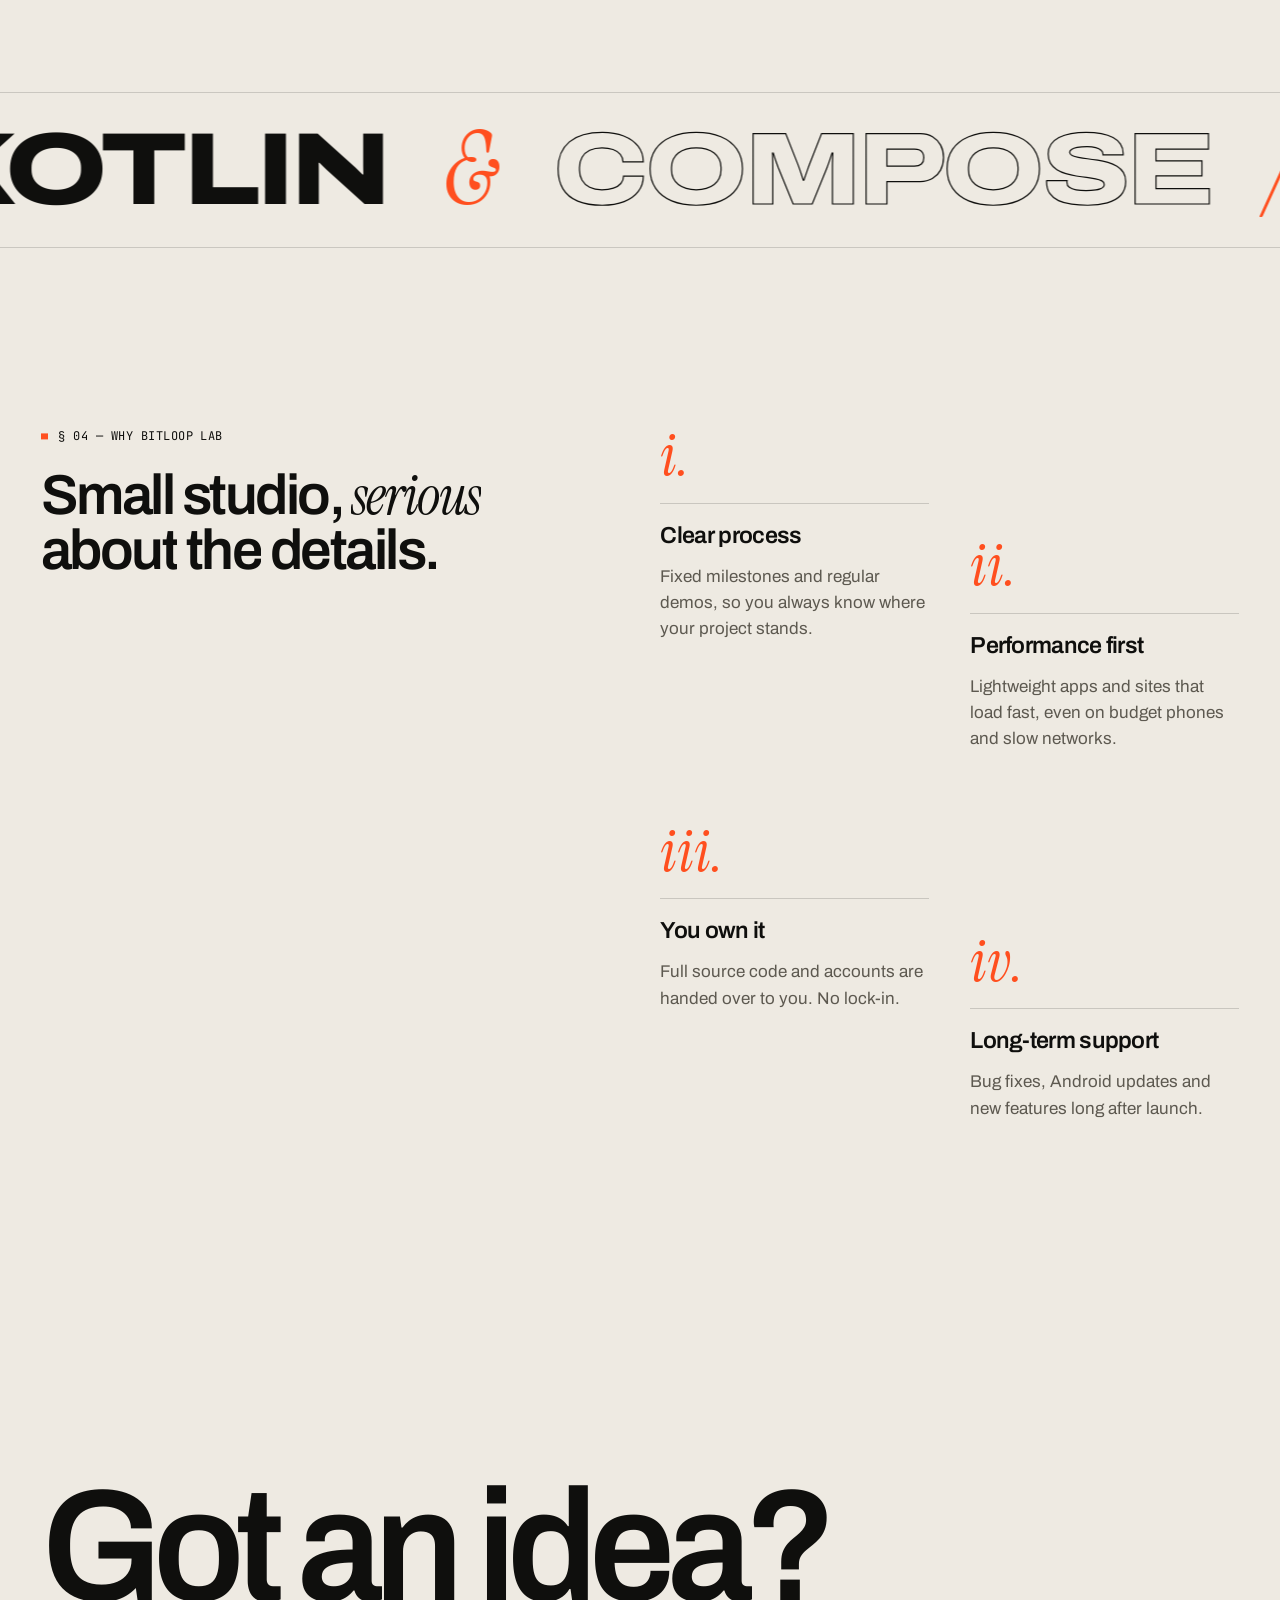
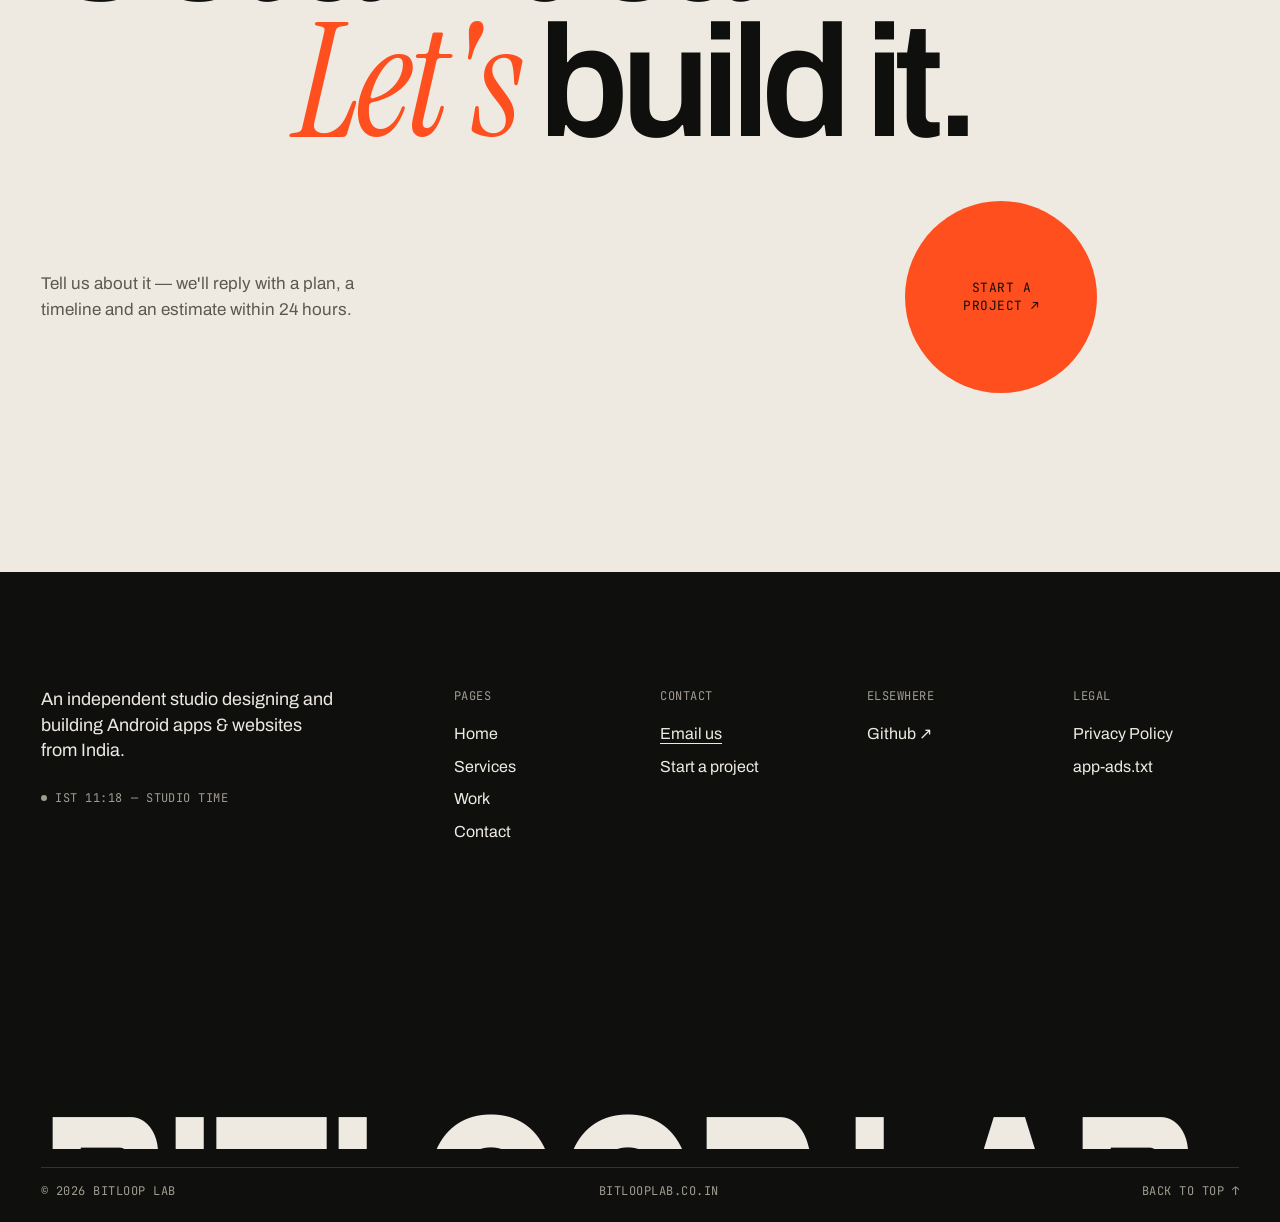
==== commit ced634de: "Redesign site with editorial art direction and motion system Replace the template look (gradients, b" ====
--- a/index.html
+++ b/index.html
@@ -2,135 +2,181 @@
 <html lang="en">
 <head>
   <meta charset="UTF-8">
-  <meta name="viewport" content="width=device-width, initial-scale=1.0">
-  <title>Bitloop Lab — Android App & Website Development</title>
-  <meta name="description" content="Bitloop Lab designs and builds fast, beautiful Android apps and websites for startups and businesses.">
-  <meta property="og:title" content="Bitloop Lab — Android App & Website Development">
-  <meta property="og:description" content="We design and build Android apps and websites that people enjoy using.">
-  <meta property="og:type" content="website">
+  <meta name="viewport" content="width=device-width, initial-scale=1">
+  <title>Bitloop Lab — Android apps &amp; websites people come back to</title>
+  <meta name="description" content="Bitloop Lab is an independent studio from India that designs and builds fast, considered Android apps and websites.">
   <link rel="canonical" href="https://bitlooplab.co.in/">
   <meta property="og:url" content="https://bitlooplab.co.in/">
   <meta property="og:site_name" content="Bitloop Lab">
-  <meta name="theme-color" content="#6c5cff">
+  <meta property="og:title" content="Bitloop Lab — Android apps & websites people come back to">
+  <meta property="og:description" content="An independent studio designing and building Android apps and websites.">
+  <meta property="og:type" content="website">
+  <meta name="theme-color" content="#0f0f0d">
   <link rel="icon" href="assets/img/logo.svg" type="image/svg+xml">
   <link rel="preconnect" href="https://fonts.googleapis.com">
   <link rel="preconnect" href="https://fonts.gstatic.com" crossorigin>
-  <link href="https://fonts.googleapis.com/css2?family=Poppins:wght@400;500;600;700&display=swap" rel="stylesheet">
+  <link href="https://fonts.googleapis.com/css2?family=Archivo:wdth,wght@62..125,100..900&family=Instrument+Serif:ital@0;1&family=JetBrains+Mono:wght@400;500&display=swap" rel="stylesheet">
   <link rel="stylesheet" href="assets/css/style.css">
-  <script>try{var t=localStorage.getItem("bl-theme")||(matchMedia("(prefers-color-scheme: dark)").matches?"dark":"light");document.documentElement.setAttribute("data-theme",t)}catch(e){}</script>
+  <script>!function(d){if(matchMedia("(prefers-reduced-motion: reduce)").matches)return;d.classList.add("motion");try{if(!sessionStorage.getItem("bl-seen"))d.classList.add("is-loading");else if(sessionStorage.getItem("bl-nav"))d.classList.add("is-arriving")}catch(e){}setTimeout(function(){d.classList.contains("motion-ok")||d.classList.remove("motion","is-loading","is-arriving")},4000)}(document.documentElement)</script>
 </head>
 <body data-page="home">
+  <div class="loader" aria-hidden="true">
+    <div class="loader__word">Bitloop <i>Lab</i></div>
+    <div class="loader__row"><span class="mono">Android apps &amp; websites</span><span class="loader__count">000</span></div>
+    <div class="loader__bar"></div>
+  </div>
+  <div class="curtain" aria-hidden="true"><span class="mono"></span></div>
   <div id="site-header"></div>
 
-  <main>
-    <!-- Hero -->
-    <section class="hero">
-      <div class="container hero-grid">
-        <div>
-          <span class="eyebrow"><span class="dot"></span> Now taking new projects</span>
-          <h1>We build <span class="typed gradient-text" id="typed">Android Apps</span><br>that people love.</h1>
-          <p class="lead">Bitloop Lab is a small, focused studio that turns your ideas into fast, beautiful Android apps and websites — from first sketch to Play Store launch.</p>
-          <div class="hero-cta">
-            <a href="contact.html" class="btn btn-primary">Start your project →</a>
-            <a href="apps.html" class="btn btn-outline">See our apps</a>
+  <main id="main" tabindex="-1">
+    <!-- Hero: the bit loop -->
+    <section class="hero" aria-labelledby="heroTitle">
+      <div class="hero__canvas" aria-hidden="true"><canvas></canvas></div>
+      <div class="hero__body">
+        <h1 class="hero__title" id="heroTitle">
+          <span class="line"><span>Apps people</span></span>
+          <span class="line"><span>come <em>back</em></span></span>
+          <span class="line"><span>to.</span><span class="note mono">Android &amp; web studio, India</span></span>
+        </h1>
+        <div class="hero__aside">
+          <p>Bitloop Lab is an independent studio that designs and builds Android apps and websites — quick to load, calm to use, and made to keep people coming back.</p>
+          <div class="hero__actions">
+            <a class="btn" href="contact.html" data-magnetic><span>Start a project ↗</span></a>
+            <a class="roll" href="apps.html"><span data-text="See the work">See the work</span></a>
           </div>
         </div>
-        <div class="mockup" aria-hidden="true">
-          <div class="phone">
-            <div class="phone-screen">
-              <div class="phone-notch"></div>
-              <div class="phone-card"><i></i><div><b></b><b></b></div></div>
-              <div class="phone-card"><i></i><div><b></b><b></b></div></div>
-              <div class="phone-card"><i></i><div><b></b><b></b></div></div>
-              <div class="phone-card"><i></i><div><b></b><b></b></div></div>
-              <div class="phone-card"><i></i><div><b></b><b></b></div></div>
-            </div>
-          </div>
-          <div class="floating-badge b1">⚡ Fast &amp; lightweight</div>
-          <div class="floating-badge b2">📱 Built for Android</div>
+      </div>
+      <div class="hero__meta mono">
+        <span>(01) Android apps — Kotlin &amp; Compose</span>
+        <span>(02) Websites — fast &amp; accessible</span>
+        <span>Studio time&nbsp; <span data-clock></span></span>
+        <span class="scroll-cue">Scroll <span class="tick" aria-hidden="true"></span></span>
+      </div>
+    </section>
+
+    <!-- Manifesto -->
+    <section class="sec manifesto" aria-label="About the studio">
+      <div class="grid12">
+        <p class="sec-label mono">§ 01 — Studio</p>
+        <p class="manifesto__text" data-scrub>We're a small lab with a simple loop: listen, sketch, build, ship — then listen again. Every app and website we make is custom-built, light on its feet and <em>yours to keep,</em> from the first line of code to the Play Store listing.</p>
+        <div class="figures">
+          <div class="figure"><strong data-count="2">2</strong><span class="mono muted">Platforms — Android &amp; web</span></div>
+          <div class="figure"><strong data-count="100" data-suffix="%">100%</strong><span class="mono muted">Custom-built code</span></div>
+          <div class="figure"><strong data-count="24" data-suffix="h">24h</strong><span class="mono muted">Typical reply time</span></div>
+          <div class="figure"><strong data-count="1">1</strong><span class="mono muted">Team, start to finish</span></div>
         </div>
       </div>
     </section>
 
-    <!-- Services preview -->
-    <section class="section-alt">
-      <div class="container">
-        <div class="section-head reveal">
-          <span class="eyebrow">What we do</span>
-          <h2>Everything you need to go <span class="gradient-text">digital</span></h2>
-          <p>One team for your app and your website, so your product looks and feels the same everywhere.</p>
-        </div>
-        <div class="grid grid-3">
-          <div class="card reveal">
-            <div class="icon"><svg viewBox="0 0 24 24" fill="none" stroke="currentColor" stroke-width="2" stroke-linecap="round"><rect x="6" y="2" width="12" height="20" rx="3"/><path d="M11 18h2"/></svg></div>
-            <h3>Android App Development</h3>
-            <p>Native Android apps in Kotlin with clean, modern UI — built to be fast, stable and ready for Google Play.</p>
+    <!-- Capabilities: horizontal, pinned on desktop -->
+    <section class="svc-h" aria-labelledby="svcTitle">
+      <div class="svc-h__panel" data-ink-reveal>
+        <div class="svc-h__track">
+          <div class="svc-h__intro">
+            <p class="sec-label mono">§ 02 — Capabilities</p>
+            <h2 id="svcTitle" data-split>Everything your idea needs to go <em>live.</em></h2>
+            <p class="hint mono"><span class="line"></span>Four ways we help</p>
           </div>
-          <div class="card reveal">
-            <div class="icon"><svg viewBox="0 0 24 24" fill="none" stroke="currentColor" stroke-width="2" stroke-linecap="round"><rect x="2" y="4" width="20" height="14" rx="2"/><path d="M8 22h8M12 18v4"/></svg></div>
-            <h3>Website Development</h3>
-            <p>Responsive, SEO-friendly websites and web apps that load quickly and look great on every screen.</p>
-          </div>
-          <div class="card reveal">
-            <div class="icon"><svg viewBox="0 0 24 24" fill="none" stroke="currentColor" stroke-width="2" stroke-linecap="round"><path d="M12 2l3 7h7l-5.5 4.5L18 21l-6-4-6 4 1.5-7.5L2 9h7z"/></svg></div>
-            <h3>UI/UX &amp; Launch Support</h3>
-            <p>Thoughtful design, Play Store listing, ads setup and ongoing updates after your product goes live.</p>
-          </div>
-        </div>
-        <div class="stats">
-          <div class="stat reveal"><strong class="gradient-text" data-count="2">2</strong><span>Platforms: Android &amp; Web</span></div>
-          <div class="stat reveal"><strong class="gradient-text" data-count="100" data-suffix="%">100%</strong><span>Custom-built code</span></div>
-          <div class="stat reveal"><strong class="gradient-text" data-count="24" data-suffix="h">24h</strong><span>Typical reply time</span></div>
-          <div class="stat reveal"><strong class="gradient-text" data-count="1">1</strong><span>Team, start to finish</span></div>
+          <article class="svc-card">
+            <div class="svc-card__top mono"><span>01 / 04</span><span class="glyph" data-glyph="android"></span></div>
+            <h3>Android apps</h3>
+            <div>
+              <p>Native apps in Kotlin with clean, modern UI — fast, stable and ready for Google Play.</p>
+              <ul><li>Kotlin &amp; Jetpack Compose</li><li>Firebase, APIs &amp; offline</li><li>AdMob &amp; in-app purchases</li></ul>
+              <a class="arrow-link" href="services.html#android">About app builds <span class="arr">↗</span></a>
+            </div>
+          </article>
+          <article class="svc-card">
+            <div class="svc-card__top mono"><span>02 / 04</span><span class="glyph" data-glyph="web"></span></div>
+            <h3>Websites</h3>
+            <div>
+              <p>Responsive, SEO-friendly websites and web apps that load quickly and read well on every screen.</p>
+              <ul><li>Business &amp; portfolio sites</li><li>Landing pages for apps</li><li>Hosting &amp; domain setup</li></ul>
+              <a class="arrow-link" href="services.html#web">About websites <span class="arr">↗</span></a>
+            </div>
+          </article>
+          <article class="svc-card">
+            <div class="svc-card__top mono"><span>03 / 04</span><span class="glyph" data-glyph="design"></span></div>
+            <h3>UI/UX design</h3>
+            <div>
+              <p>Interfaces designed around real people before a line of code is written.</p>
+              <ul><li>Wireframes &amp; prototypes</li><li>Icons &amp; Play Store graphics</li><li>Material Design 3</li></ul>
+              <a class="arrow-link" href="services.html#design">About design <span class="arr">↗</span></a>
+            </div>
+          </article>
+          <article class="svc-card">
+            <div class="svc-card__top mono"><span>04 / 04</span><span class="glyph" data-glyph="support"></span></div>
+            <h3>Launch &amp; support</h3>
+            <div>
+              <p>Store listing, ads setup and steady updates long after your product goes live.</p>
+              <ul><li>Google Play publishing</li><li>Android SDK &amp; policy updates</li><li>New features on demand</li></ul>
+              <a class="arrow-link" href="services.html#support">About support <span class="arr">↗</span></a>
+            </div>
+          </article>
         </div>
       </div>
     </section>
 
-    <!-- Featured apps (rendered from assets/js/data.js) -->
-    <section>
-      <div class="container">
-        <div class="section-head reveal">
-          <span class="eyebrow">Our work</span>
-          <h2>Featured <span class="gradient-text">apps &amp; projects</span></h2>
-          <p>A look at what we're building at Bitloop Lab.</p>
-        </div>
-        <div class="grid grid-3" id="featuredApps"></div>
-        <div style="text-align:center;margin-top:40px">
-          <a href="apps.html" class="btn btn-outline">View all apps →</a>
-        </div>
+    <!-- Selected work (rendered from assets/js/data.js) -->
+    <section class="sec work" aria-labelledby="workTitle">
+      <div class="sec-head">
+        <p class="sec-label mono">§ 03 — Selected work</p>
+        <h2 id="workTitle" data-split>Things we're <em>building.</em></h2>
+      </div>
+      <ol class="work-list" id="workList"></ol>
+      <div class="work-foot">
+        <p class="mono muted">Every project carries a loop signature drawn from its name</p>
+        <a class="arrow-link" href="apps.html"><span>Full index (<span id="workCount">06</span>)</span> <span class="arr">↗</span></a>
       </div>
     </section>
 
-    <!-- Why us -->
-    <section class="section-alt">
-      <div class="container">
-        <div class="section-head reveal">
-          <span class="eyebrow">Why Bitloop Lab</span>
-          <h2>Small studio, <span class="gradient-text">big attention to detail</span></h2>
+    <!-- Toolkit marquee: speeds up and reverses with your scroll -->
+    <p class="sr-only">Tools we use: Kotlin, Jetpack Compose, Firebase, Google AdMob, JavaScript, React and Figma.</p>
+    <div class="marquee" aria-hidden="true">
+      <div class="marquee__inner">
+        <div class="marquee__group">
+          <span class="marquee__item">Kotlin</span><span class="marquee__item serif">&amp;</span>
+          <span class="marquee__item outline">Compose</span><span class="marquee__item serif">/</span>
+          <span class="marquee__item">Firebase</span><span class="marquee__item serif">&amp;</span>
+          <span class="marquee__item outline">AdMob</span><span class="marquee__item serif">/</span>
+          <span class="marquee__item">JavaScript</span><span class="marquee__item serif">&amp;</span>
+          <span class="marquee__item outline">React</span><span class="marquee__item serif">/</span>
+          <span class="marquee__item">Figma</span><span class="marquee__item serif">/</span>
         </div>
-        <div class="grid grid-4">
-          <div class="card reveal"><h3>🎯 Clear process</h3><p>Fixed milestones and regular demos, so you always know where your project stands.</p></div>
-          <div class="card reveal"><h3>⚡ Performance first</h3><p>Lightweight apps and sites that load fast, even on budget phones and slow networks.</p></div>
-          <div class="card reveal"><h3>🔒 You own it</h3><p>Full source code and accounts are handed over to you. No lock-in.</p></div>
-          <div class="card reveal"><h3>🤝 Long-term support</h3><p>Bug fixes, Android updates and new features long after launch.</p></div>
+      </div>
+    </div>
+
+    <!-- Principles -->
+    <section class="sec principles" aria-labelledby="whyTitle">
+      <div class="grid12">
+        <div class="principles__head">
+          <p class="sec-label mono">§ 04 — Why Bitloop Lab</p>
+          <h2 id="whyTitle" data-split>Small studio, <em>serious</em> about the details.</h2>
         </div>
+        <ol class="principles__list">
+          <li class="principle" data-reveal><span class="num" aria-hidden="true">i.</span><h3>Clear process</h3><p>Fixed milestones and regular demos, so you always know where your project stands.</p></li>
+          <li class="principle" data-reveal><span class="num" aria-hidden="true">ii.</span><h3>Performance first</h3><p>Lightweight apps and sites that load fast, even on budget phones and slow networks.</p></li>
+          <li class="principle" data-reveal><span class="num" aria-hidden="true">iii.</span><h3>You own it</h3><p>Full source code and accounts are handed over to you. No lock-in.</p></li>
+          <li class="principle" data-reveal><span class="num" aria-hidden="true">iv.</span><h3>Long-term support</h3><p>Bug fixes, Android updates and new features long after launch.</p></li>
+        </ol>
       </div>
     </section>
 
-    <!-- CTA -->
-    <section>
-      <div class="container">
-        <div class="cta-box reveal">
-          <h2>Have an app or website idea?</h2>
-          <p>Tell us about it — we'll reply with a plan, timeline and estimate within 24 hours.</p>
-          <a href="contact.html" class="btn">Let's talk →</a>
-        </div>
+    <!-- Call to action -->
+    <section class="cta wrap" aria-labelledby="ctaTitle">
+      <h2 class="cta__title" id="ctaTitle"><span class="line"><span>Got an idea?</span></span><span class="line"><span><em>Let's</em> build it.</span></span></h2>
+      <div class="cta__row">
+        <p>Tell us about it — we'll reply with a plan, a timeline and an estimate within 24 hours.</p>
+        <a class="circle-btn" href="contact.html" data-magnetic><span>Start a<br>project ↗</span></a>
       </div>
     </section>
   </main>
 
   <div id="site-footer"></div>
+  <div class="work-preview" id="workPreview" aria-hidden="true"></div>
 
+  <script src="assets/vendor/gsap.min.js"></script>
+  <script src="assets/vendor/ScrollTrigger.min.js"></script>
   <script src="assets/js/data.js"></script>
   <script src="assets/js/main.js"></script>
 </body>
--- a/assets/css/style.css
+++ b/assets/css/style.css
@@ -1,366 +1,679 @@
 /* ==========================================================
-   Bitloop Lab — global styles
+   Bitloop Lab — "Lab notebook / print shop"
+   Paper + ink, one signal colour. Archivo (variable width) for
+   display & text, Instrument Serif italic for emphasis,
+   JetBrains Mono for annotations.
    ========================================================== */
 
 :root {
-  --bg: #f7f8fc;
-  --bg-alt: #ffffff;
-  --surface: #ffffff;
-  --text: #14162b;
-  --muted: #5b6080;
-  --border: #e3e6f2;
-  --primary: #6c5cff;
-  --primary-2: #00c2a8;
-  --gradient: linear-gradient(135deg, #6c5cff 0%, #00c2a8 100%);
-  --shadow: 0 10px 30px rgba(20, 22, 43, 0.08);
-  --radius: 18px;
-  --max: 1160px;
+  --paper: #eeeae2;
+  --paper-2: #e5e0d5;
+  --ink: #0f0f0d;
+  --ink-2: #1b1b18;
+  --muted: #5d5950;
+  --muted-ink: #a19c91;
+  --signal: #ff4f1f;
+  --line: rgba(15, 15, 13, 0.16);
+  --line-ink: rgba(238, 234, 226, 0.16);
+
+  --f-sans: "Archivo", "Helvetica Neue", Arial, sans-serif;
+  --f-serif: "Instrument Serif", "Times New Roman", serif;
+  --f-mono: "JetBrains Mono", ui-monospace, "SFMono-Regular", Menlo, monospace;
+
+  --fs-mega: clamp(3.3rem, 12.4vw, 13.5rem);
+  --fs-xl: clamp(2.7rem, 7.4vw, 7.6rem);
+  --fs-l: clamp(2rem, 4.4vw, 4.3rem);
+  --fs-m: clamp(1.4rem, 2.6vw, 2.4rem);
+  --fs-s: clamp(1.1rem, 1.4vw, 1.3rem);
+
+  --gutter: clamp(16px, 3.2vw, 44px);
+  --header-h: 76px;
+  --ease: cubic-bezier(0.16, 1, 0.3, 1);
+  --ease-io: cubic-bezier(0.87, 0, 0.13, 1);
   color-scheme: light;
 }
 
-:root[data-theme="dark"] {
-  --bg: #0b0d1a;
-  --bg-alt: #111428;
-  --surface: #161a33;
-  --text: #eef0ff;
-  --muted: #a3a8c9;
-  --border: #262b4d;
-  --shadow: 0 10px 30px rgba(0, 0, 0, 0.35);
-  color-scheme: dark;
-}
-
-* { box-sizing: border-box; margin: 0; padding: 0; }
-
-html { scroll-behavior: smooth; }
-
+*, *::before, *::after { box-sizing: border-box; margin: 0; padding: 0; }
+html { -webkit-text-size-adjust: 100%; }
 body {
-  font-family: "Poppins", system-ui, -apple-system, "Segoe UI", Roboto, sans-serif;
-  background: var(--bg);
-  color: var(--text);
-  line-height: 1.65;
-  transition: background 0.3s, color 0.3s;
-  overflow-x: hidden;
-}
-
-img { max-width: 100%; display: block; }
+  background: var(--paper);
+  color: var(--ink);
+  font-family: var(--f-sans);
+  font-size: 1.0625rem;
+  line-height: 1.55;
+  font-stretch: 100%;
+  -webkit-font-smoothing: antialiased;
+  text-rendering: optimizeLegibility;
+  overflow-x: clip;
+}
+/* paper grain */
+body::after {
+  content: ""; position: fixed; inset: 0; z-index: 90; pointer-events: none; opacity: 0.07;
+  background-image: url("data:image/svg+xml,%3Csvg xmlns='http://www.w3.org/2000/svg' width='160' height='160'%3E%3Cfilter id='n'%3E%3CfeTurbulence type='fractalNoise' baseFrequency='.9' numOctaves='2' stitchTiles='stitch'/%3E%3CfeColorMatrix values='0 0 0 0 0 0 0 0 0 0 0 0 0 0 0 0 0 0 .55 0'/%3E%3C/filter%3E%3Crect width='100%25' height='100%25' filter='url(%23n)'/%3E%3C/svg%3E");
+}
+img, svg, canvas { display: block; max-width: 100%; }
 a { color: inherit; text-decoration: none; }
-button { font: inherit; cursor: pointer; }
-
-.container { width: 100%; max-width: var(--max); margin: 0 auto; padding: 0 20px; }
-
-.gradient-text {
-  background: var(--gradient);
-  -webkit-background-clip: text;
-  background-clip: text;
-  color: transparent;
-}
-
-/* ---------- Buttons ---------- */
+button, input, select, textarea { font: inherit; color: inherit; }
+button { background: none; border: 0; cursor: pointer; }
+::selection { background: var(--signal); color: var(--ink); }
+:focus-visible { outline: 2px solid var(--signal); outline-offset: 4px; }
+main:focus { outline: none; }
+
+.sr-only {
+  position: absolute !important; width: 1px; height: 1px; overflow: hidden;
+  clip: rect(0 0 0 0); clip-path: inset(50%); white-space: nowrap;
+}
+.skip-link {
+  position: fixed; left: var(--gutter); top: 12px; z-index: 200;
+  background: var(--ink); color: var(--paper); padding: 10px 16px;
+  font-family: var(--f-mono); font-size: 0.8rem; transform: translateY(-160%);
+  transition: transform 0.3s var(--ease);
+}
+.skip-link:focus { transform: none; }
+
+/* ---------- Primitives ---------- */
+.wrap { padding-inline: var(--gutter); }
+.grid12 { display: grid; grid-template-columns: repeat(12, minmax(0, 1fr)); column-gap: var(--gutter); }
+.mono {
+  font-family: var(--f-mono); font-size: 0.75rem; line-height: 1.5;
+  letter-spacing: 0.04em; text-transform: uppercase;
+}
+.muted { color: var(--muted); }
+.serif { font-family: var(--f-serif); font-style: italic; font-weight: 400; letter-spacing: -0.01em; }
+.signal { color: var(--signal); }
+.sec-label { display: flex; gap: 0.9em; align-items: baseline; }
+.sec-label::before { content: ""; width: 0.55em; height: 0.55em; background: var(--signal); flex: none; transform: translateY(-0.05em); }
+
+.ink { background: var(--ink); color: var(--paper); }
+.ink .muted { color: var(--muted-ink); }
+
+/* split-text masks (built by main.js) */
+.w { display: inline-block; overflow: hidden; vertical-align: top; padding-bottom: 0.2em; margin-bottom: -0.2em; }
+.wi { display: inline-block; will-change: transform; }
+
+/* text roll link */
+.roll { display: inline-flex; overflow: hidden; line-height: 1.25; }
+.roll > span { display: block; position: relative; transition: transform 0.55s var(--ease); }
+.roll > span::after { content: attr(data-text); position: absolute; left: 0; top: 100%; }
+.roll:hover > span, .roll:focus-visible > span { transform: translateY(-100%); }
+
+/* underline link */
+.u {
+  background: linear-gradient(currentColor, currentColor) no-repeat 0 100% / 100% 1px;
+  transition: background-size 0.6s var(--ease);
+  padding-bottom: 0.08em;
+}
+.u:hover, .u:focus-visible { background-size: 0 1px; background-position: 100% 100%; }
+
+/* arrow link */
+.arrow-link { display: inline-flex; align-items: center; gap: 0.6em; font-weight: 500; }
+.arrow-link .arr { display: inline-block; transition: transform 0.5s var(--ease); }
+.arrow-link:hover .arr { transform: translate(0.25em, -0.25em); }
+
+/* solid button (square, deliberate) */
 .btn {
-  display: inline-flex; align-items: center; gap: 8px;
-  padding: 13px 26px; border-radius: 999px; border: 0;
-  font-weight: 600; font-size: 0.95rem;
-  transition: transform 0.2s, box-shadow 0.2s, background 0.2s;
-}
-.btn-primary { background: var(--gradient); color: #fff; box-shadow: 0 8px 24px rgba(108, 92, 255, 0.35); }
-.btn-primary:hover { transform: translateY(-2px); box-shadow: 0 12px 30px rgba(108, 92, 255, 0.45); }
-.btn-outline { background: transparent; color: var(--text); border: 2px solid var(--border); }
-.btn-outline:hover { border-color: var(--primary); color: var(--primary); }
-
-/* ---------- Header ---------- */
+  display: inline-flex; align-items: center; gap: 0.8em;
+  padding: 1em 1.4em; background: var(--ink); color: var(--paper);
+  font-family: var(--f-mono); font-size: 0.8rem; letter-spacing: 0.04em; text-transform: uppercase;
+  position: relative; overflow: hidden; isolation: isolate;
+  transition: color 0.5s var(--ease);
+}
+.btn::before {
+  content: ""; position: absolute; inset: 0; z-index: -1; background: var(--signal);
+  transform: translateY(101%); transition: transform 0.55s var(--ease);
+}
+.btn:hover::before, .btn:focus-visible::before { transform: none; }
+.btn:hover, .btn:focus-visible { color: var(--ink); }
+.btn:active { transform: scale(0.97); }
+.ink .btn { background: var(--paper); color: var(--ink); }
+
+/* ---------- Progress, header, menu ---------- */
+.progress {
+  position: fixed; top: 0; left: 0; right: 0; height: 2px; z-index: 120;
+  background: var(--signal); transform-origin: 0 50%; transform: scaleX(0);
+}
 .site-header {
-  position: sticky; top: 0; z-index: 50;
-  background: color-mix(in srgb, var(--bg) 82%, transparent);
-  backdrop-filter: blur(12px);
-  -webkit-backdrop-filter: blur(12px);
-  border-bottom: 1px solid transparent;
-  transition: border-color 0.3s, box-shadow 0.3s;
-}
-.site-header.scrolled { border-color: var(--border); box-shadow: 0 4px 20px rgba(0, 0, 0, 0.05); }
-.nav { display: flex; align-items: center; justify-content: space-between; height: 72px; }
-.brand { display: flex; align-items: center; gap: 10px; font-weight: 700; font-size: 1.25rem; }
-.brand img { width: 38px; height: 38px; }
-.brand span b { font-weight: 700; }
-.brand span em { font-style: normal; font-weight: 400; color: var(--muted); }
-
-.nav-links { display: flex; align-items: center; gap: 6px; list-style: none; }
-.nav-links a {
-  padding: 8px 16px; border-radius: 999px; font-weight: 500; color: var(--muted);
-  transition: color 0.2s, background 0.2s;
-}
-.nav-links a:hover { color: var(--text); }
-.nav-links a.active { color: var(--primary); background: color-mix(in srgb, var(--primary) 12%, transparent); }
-
-.nav-actions { display: flex; align-items: center; gap: 10px; }
-.icon-btn {
-  width: 42px; height: 42px; border-radius: 50%;
-  display: grid; place-items: center;
-  background: var(--surface); border: 1px solid var(--border); color: var(--text);
-}
-.icon-btn svg { width: 20px; height: 20px; }
-.theme-toggle .moon { display: none; }
-:root[data-theme="dark"] .theme-toggle .sun { display: none; }
-:root[data-theme="dark"] .theme-toggle .moon { display: block; }
-.menu-toggle { display: none; }
-
-/* ---------- Hero ---------- */
-.hero { position: relative; padding: 90px 0 80px; overflow: hidden; }
-.hero::before, .hero::after {
-  content: ""; position: absolute; border-radius: 50%; filter: blur(80px); opacity: 0.35; z-index: -1;
-}
-.hero::before { width: 420px; height: 420px; background: #6c5cff; top: -120px; right: -80px; }
-.hero::after { width: 360px; height: 360px; background: #00c2a8; bottom: -140px; left: -100px; }
-.hero-grid { display: grid; grid-template-columns: 1.1fr 0.9fr; gap: 50px; align-items: center; }
-.eyebrow {
-  display: inline-flex; align-items: center; gap: 8px;
-  padding: 6px 14px; border-radius: 999px; font-size: 0.85rem; font-weight: 600;
-  background: color-mix(in srgb, var(--primary) 12%, transparent); color: var(--primary);
-  margin-bottom: 20px;
-}
-.eyebrow .dot { width: 8px; height: 8px; border-radius: 50%; background: var(--primary-2); animation: pulse 1.8s infinite; }
-.hero h1 { font-size: clamp(2.2rem, 5vw, 3.6rem); line-height: 1.15; font-weight: 700; margin-bottom: 20px; }
-.typed { display: inline-block; min-width: 1ch; border-right: 3px solid var(--primary); padding-right: 4px; animation: caret 0.8s step-end infinite; }
-.hero p.lead { font-size: 1.1rem; color: var(--muted); max-width: 540px; margin-bottom: 32px; }
-.hero-cta { display: flex; flex-wrap: wrap; gap: 14px; }
-
-/* phone mockup */
-.mockup { position: relative; display: flex; justify-content: center; }
-.phone {
-  width: 260px; height: 520px; border-radius: 40px; padding: 14px;
-  background: #14162b; box-shadow: 0 30px 60px rgba(20, 22, 43, 0.35);
-  animation: float 6s ease-in-out infinite;
-}
-.phone-screen {
-  width: 100%; height: 100%; border-radius: 28px; overflow: hidden;
-  background: var(--gradient); padding: 26px 18px; display: flex; flex-direction: column; gap: 12px;
-}
-.phone-notch { width: 90px; height: 6px; border-radius: 6px; background: rgba(255, 255, 255, 0.5); margin: 0 auto 10px; }
-.phone-card { background: rgba(255, 255, 255, 0.92); border-radius: 14px; padding: 12px; display: flex; gap: 10px; align-items: center; color: #14162b; }
-.phone-card i { width: 34px; height: 34px; border-radius: 10px; background: var(--gradient); flex-shrink: 0; }
-.phone-card div { flex: 1; }
-.phone-card b { display: block; height: 8px; border-radius: 4px; background: #d7dbef; margin-bottom: 6px; }
-.phone-card b + b { width: 60%; }
-.floating-badge {
-  position: absolute; background: var(--surface); border: 1px solid var(--border);
-  border-radius: 14px; padding: 10px 14px; box-shadow: var(--shadow);
-  font-size: 0.85rem; font-weight: 600; display: flex; align-items: center; gap: 8px;
-}
-.floating-badge.b1 { top: 60px; left: 0; animation: float 5s ease-in-out infinite; }
-.floating-badge.b2 { bottom: 70px; right: 0; animation: float 7s ease-in-out infinite reverse; }
+  position: fixed; inset: 0 0 auto; z-index: 110; height: var(--header-h);
+  display: grid; grid-template-columns: 1fr auto 1fr; align-items: center;
+  padding-inline: var(--gutter);
+  color: #fff; mix-blend-mode: difference;
+  transition: transform 0.6s var(--ease);
+}
+.site-header.is-hidden { transform: translateY(-110%); }
+.brand { display: inline-flex; align-items: center; gap: 10px; font-size: 1.15rem; letter-spacing: -0.02em; justify-self: start; }
+.brand svg { width: 30px; height: 30px; }
+.brand b { font-weight: 700; font-stretch: 112%; }
+.brand i { font-family: var(--f-serif); font-weight: 400; font-size: 1.12em; }
+.clock { justify-self: center; display: inline-flex; gap: 0.7em; align-items: center; }
+.clock .pulse { width: 6px; height: 6px; border-radius: 50%; background: currentColor; animation: blink 2s steps(2, jump-none) infinite; }
+.nav-wrap { justify-self: end; }
+.nav { display: flex; align-items: center; gap: clamp(14px, 2.2vw, 34px); list-style: none; }
+.nav a { font-size: 0.95rem; }
+.nav a[aria-current="page"] { font-family: var(--f-serif); font-style: italic; font-size: 1.12rem; }
+.menu-btn { display: none; justify-self: end; align-items: center; gap: 10px; color: inherit; }
+.menu-btn .bars { width: 26px; height: 10px; position: relative; }
+.menu-btn .bars::before, .menu-btn .bars::after {
+  content: ""; position: absolute; left: 0; right: 0; height: 1.5px; background: currentColor;
+  transition: transform 0.5s var(--ease), top 0.5s var(--ease);
+}
+.menu-btn .bars::before { top: 0; }
+.menu-btn .bars::after { top: 8.5px; }
+.menu-open .menu-btn .bars::before { top: 4.25px; transform: rotate(45deg); }
+.menu-open .menu-btn .bars::after { top: 4.25px; transform: rotate(-45deg); }
+
+.menu {
+  position: fixed; inset: 0; z-index: 105; background: var(--ink); color: var(--paper);
+  display: flex; flex-direction: column; justify-content: space-between;
+  padding: calc(var(--header-h) + 4vh) var(--gutter) 28px;
+  clip-path: inset(0 0 100% 0); visibility: hidden;
+  transition: clip-path 0.8s var(--ease-io), visibility 0s linear 0.8s;
+}
+.menu-open .menu { clip-path: inset(0 0 0 0); visibility: visible; transition: clip-path 0.8s var(--ease-io), visibility 0s; }
+.menu ol { list-style: none; }
+.menu li { border-top: 1px solid var(--line-ink); overflow: hidden; }
+.menu li a {
+  display: flex; align-items: baseline; gap: 18px; padding: 10px 0;
+  font-size: clamp(2.6rem, 13vw, 6rem); font-stretch: 118%; font-weight: 600; letter-spacing: -0.04em; line-height: 1.05;
+  transform: translateY(105%); transition: transform 0.9s var(--ease);
+}
+.menu li a .mono { color: var(--muted-ink); }
+.menu li a[aria-current="page"] { color: var(--signal); }
+.menu-open .menu li a { transform: none; }
+.menu-open .menu li:nth-child(2) a { transition-delay: 0.06s; }
+.menu-open .menu li:nth-child(3) a { transition-delay: 0.12s; }
+.menu-open .menu li:nth-child(4) a { transition-delay: 0.18s; }
+.menu-open .menu li:nth-child(5) a { transition-delay: 0.24s; }
+.menu__foot { display: flex; justify-content: space-between; gap: 16px; flex-wrap: wrap; color: var(--muted-ink); }
+.menu-open { overflow: hidden; }
+
+/* ---------- Loader & page curtain ---------- */
+.loader, .curtain {
+  position: fixed; inset: 0; z-index: 150; background: var(--ink); color: var(--paper);
+  pointer-events: none; visibility: hidden;
+}
+.loader { display: grid; grid-template-rows: 1fr auto; padding: var(--gutter); }
+.loader__word { align-self: center; font-size: var(--fs-xl); font-stretch: 120%; font-weight: 700; letter-spacing: -0.04em; line-height: 0.9; }
+.loader__word i { font-family: var(--f-serif); font-weight: 400; font-stretch: 100%; }
+.loader__row { display: flex; justify-content: space-between; align-items: end; }
+.loader__count { font-size: var(--fs-l); font-weight: 300; font-stretch: 125%; font-variant-numeric: tabular-nums; line-height: 1; }
+.loader__bar { position: absolute; left: 0; bottom: 0; height: 2px; width: 100%; background: var(--signal); transform-origin: 0 50%; transform: scaleX(0); }
+.curtain { display: grid; place-items: center; }
+.curtain .mono { color: var(--muted-ink); }
+html.is-loading .loader, html.is-arriving .curtain { visibility: visible; }
+
+/* ---------- Cursor ---------- */
+.cursor {
+  position: fixed; left: 0; top: 0; z-index: 130; pointer-events: none;
+  width: 14px; height: 14px; margin: -7px 0 0 -7px; border-radius: 50%;
+  background: var(--paper); mix-blend-mode: difference;
+  display: grid; place-items: center; opacity: 0;
+  transition: width 0.5s var(--ease), height 0.5s var(--ease), margin 0.5s var(--ease), opacity 0.3s;
+}
+.cursor span { font-family: var(--f-mono); font-size: 0.68rem; letter-spacing: 0.06em; text-transform: uppercase; color: var(--ink); opacity: 0; transition: opacity 0.3s; }
+.cursor.is-visible { opacity: 1; }
+.cursor.is-link { width: 44px; height: 44px; margin: -22px 0 0 -22px; }
+.cursor.is-label { width: 92px; height: 92px; margin: -46px 0 0 -46px; mix-blend-mode: normal; background: var(--signal); }
+.cursor.is-label span { opacity: 1; }
+
+/* ---------- Hero (home) ---------- */
+.hero {
+  position: relative; min-height: 100svh; overflow: hidden;
+  display: grid; grid-template-rows: 1fr auto;
+  padding: calc(var(--header-h) + 3vh) var(--gutter) 22px;
+}
+.hero__canvas { position: absolute; top: 0; bottom: 0; right: -4vw; width: 66vw; z-index: 0; }
+.hero__canvas canvas { width: 100%; height: 100%; }
+.hero__body { position: relative; z-index: 1; align-self: end; display: grid; grid-template-columns: repeat(12, minmax(0, 1fr)); column-gap: var(--gutter); row-gap: 40px; padding-bottom: 5vh; }
+.hero__title {
+  grid-column: 1 / -1;
+  font-size: var(--fs-mega); line-height: 0.84; font-weight: 600; letter-spacing: -0.055em; font-stretch: 96%;
+}
+.hero__title .line { display: block; overflow: hidden; padding-bottom: 0.2em; margin-bottom: -0.2em; }
+.hero__title .line > span { display: inline-block; }
+.hero__title .line:nth-child(2) { padding-left: 1.15em; }
+.hero__title em { font-family: var(--f-serif); font-weight: 400; letter-spacing: -0.03em; color: var(--signal); font-size: 1.08em; padding-right: 0.04em; }
+.hero__title .note { font-size: 0.72rem; letter-spacing: 0.04em; vertical-align: top; margin-left: 1.2em; display: inline-block; transform: translateY(1.6em); max-width: 18ch; line-height: 1.5; font-weight: 400; }
+.hero__aside { grid-column: 8 / span 4; display: grid; gap: 26px; align-content: start; }
+.hero__aside p { font-size: var(--fs-s); line-height: 1.45; max-width: 34ch; }
+.hero__actions { display: flex; flex-wrap: wrap; gap: 22px; align-items: center; }
+.hero__meta {
+  position: relative; z-index: 1;
+  display: grid; grid-template-columns: repeat(4, 1fr); gap: var(--gutter);
+  border-top: 1px solid var(--line); padding-top: 14px;
+}
+.hero__meta .scroll-cue { justify-self: end; display: inline-flex; gap: 10px; align-items: center; }
+.scroll-cue .tick { width: 1px; height: 22px; background: currentColor; transform-origin: top; animation: tick 2.4s var(--ease) infinite; }
 
 /* ---------- Sections ---------- */
-section { padding: 90px 0; }
-.section-alt { background: var(--bg-alt); }
-.section-head { text-align: center; max-width: 640px; margin: 0 auto 54px; }
-.section-head .eyebrow { margin-bottom: 14px; }
-.section-head h2 { font-size: clamp(1.8rem, 3.5vw, 2.5rem); line-height: 1.25; margin-bottom: 14px; }
-.section-head p { color: var(--muted); }
-
-.grid { display: grid; gap: 24px; }
-.grid-2 { grid-template-columns: repeat(2, 1fr); }
-.grid-3 { grid-template-columns: repeat(3, 1fr); }
-.grid-4 { grid-template-columns: repeat(4, 1fr); }
-
-.card {
-  background: var(--surface); border: 1px solid var(--border); border-radius: var(--radius);
-  padding: 30px; transition: transform 0.25s, box-shadow 0.25s, border-color 0.25s;
-}
-.card:hover { transform: translateY(-6px); box-shadow: var(--shadow); border-color: color-mix(in srgb, var(--primary) 40%, var(--border)); }
-.card .icon {
-  width: 54px; height: 54px; border-radius: 14px; display: grid; place-items: center;
-  background: var(--gradient); color: #fff; margin-bottom: 20px;
-}
-.card .icon svg { width: 26px; height: 26px; }
-.card h3 { font-size: 1.2rem; margin-bottom: 10px; }
-.card p { color: var(--muted); font-size: 0.95rem; }
-.card ul { list-style: none; margin-top: 16px; display: grid; gap: 8px; }
-.card ul li { display: flex; gap: 10px; color: var(--muted); font-size: 0.93rem; }
-.card ul li::before { content: "✓"; color: var(--primary-2); font-weight: 700; }
-
-/* stats */
-.stats { display: grid; grid-template-columns: repeat(4, 1fr); gap: 20px; margin-top: 60px; }
-.stat { text-align: center; padding: 24px; border-radius: var(--radius); background: var(--surface); border: 1px solid var(--border); }
-.stat strong { display: block; font-size: 2.2rem; font-weight: 700; }
-.stat span { color: var(--muted); font-size: 0.9rem; }
-
-/* process */
-.steps { counter-reset: step; }
-.step { position: relative; padding-top: 70px; }
-.step::before {
-  counter-increment: step; content: "0" counter(step);
-  position: absolute; top: 24px; left: 30px; font-size: 2rem; font-weight: 700;
-  background: var(--gradient); -webkit-background-clip: text; background-clip: text; color: transparent;
-}
-
-/* tech chips */
-.chips { display: flex; flex-wrap: wrap; justify-content: center; gap: 12px; }
-.chip {
-  padding: 10px 20px; border-radius: 999px; background: var(--surface);
-  border: 1px solid var(--border); font-weight: 500; font-size: 0.93rem;
-}
-
-/* ---------- Apps / portfolio ---------- */
-.toolbar { display: flex; flex-wrap: wrap; gap: 14px; justify-content: space-between; align-items: center; margin-bottom: 36px; }
-.filters { display: flex; flex-wrap: wrap; gap: 10px; }
-.filter-btn {
-  padding: 9px 20px; border-radius: 999px; border: 1px solid var(--border);
-  background: var(--surface); color: var(--muted); font-weight: 500; transition: all 0.2s;
-}
-.filter-btn:hover { color: var(--text); }
-.filter-btn.active { background: var(--gradient); color: #fff; border-color: transparent; }
-.search {
-  flex: 1; max-width: 300px; min-width: 200px; padding: 11px 18px; border-radius: 999px;
-  border: 1px solid var(--border); background: var(--surface); color: var(--text); font: inherit;
-}
-.search:focus { outline: 2px solid var(--primary); outline-offset: 1px; }
-
-.app-card { display: flex; flex-direction: column; padding: 0; overflow: hidden; }
-.app-cover { height: 160px; display: grid; place-items: center; font-size: 3.2rem; color: #fff; }
-.app-body { padding: 24px; display: flex; flex-direction: column; gap: 10px; flex: 1; }
-.app-meta { display: flex; justify-content: space-between; align-items: center; }
-.tag {
-  display: inline-block; font-size: 0.75rem; font-weight: 600; padding: 4px 12px; border-radius: 999px;
-  background: color-mix(in srgb, var(--primary) 12%, transparent); color: var(--primary);
-}
-.rating { font-size: 0.85rem; color: var(--muted); }
-.app-actions { margin-top: auto; display: flex; flex-wrap: wrap; align-items: center; gap: 14px; }
-.app-body .btn { padding: 9px 18px; font-size: 0.85rem; }
-.policy-link { font-size: 0.85rem; color: var(--muted); text-decoration: underline; text-underline-offset: 3px; }
-.policy-link:hover { color: var(--primary); }
-.empty { text-align: center; color: var(--muted); padding: 40px 0; grid-column: 1 / -1; }
-
-/* ---------- CTA ---------- */
-.cta-box {
-  background: var(--gradient); color: #fff; border-radius: 28px; padding: 60px 40px; text-align: center;
-  position: relative; overflow: hidden;
-}
-.cta-box h2 { font-size: clamp(1.7rem, 3.5vw, 2.4rem); margin-bottom: 12px; }
-.cta-box p { opacity: 0.9; margin-bottom: 28px; }
-.cta-box .btn { background: #fff; color: #14162b; }
-
-/* ---------- Page hero ---------- */
-.page-hero { padding: 70px 0 40px; text-align: center; }
-.page-hero h1 { font-size: clamp(2rem, 4.5vw, 3rem); margin-bottom: 12px; }
-.page-hero p { color: var(--muted); max-width: 620px; margin: 0 auto; }
-.breadcrumb { font-size: 0.85rem; color: var(--muted); margin-bottom: 16px; }
-.breadcrumb a:hover { color: var(--primary); }
-
-/* ---------- FAQ ---------- */
-.faq { max-width: 780px; margin: 0 auto; display: grid; gap: 14px; }
-.faq details { background: var(--surface); border: 1px solid var(--border); border-radius: 14px; padding: 18px 22px; }
-.faq summary { cursor: pointer; font-weight: 600; list-style: none; display: flex; justify-content: space-between; gap: 16px; }
+.sec { padding: clamp(90px, 14vw, 200px) var(--gutter); position: relative; }
+.sec-head { display: grid; grid-template-columns: repeat(12, minmax(0, 1fr)); column-gap: var(--gutter); align-items: end; margin-bottom: clamp(40px, 6vw, 90px); }
+.sec-head .sec-label { grid-column: 1 / span 3; align-self: start; padding-top: 0.6em; }
+.sec-head h2 { grid-column: 4 / span 8; font-size: var(--fs-xl); line-height: 0.9; font-weight: 600; letter-spacing: -0.05em; font-stretch: 100%; }
+.sec-head h2 em, h2 em, h1 em { font-family: var(--f-serif); font-weight: 400; letter-spacing: -0.03em; }
+
+/* manifesto */
+.manifesto .grid12 { row-gap: 60px; }
+.manifesto .sec-label { grid-column: 1 / span 3; padding-top: 0.9em; }
+.manifesto__text {
+  grid-column: 4 / span 9; font-size: clamp(1.7rem, 3.6vw, 3.5rem); line-height: 1.1; letter-spacing: -0.035em; font-weight: 450;
+  text-indent: 2.6em;
+}
+.manifesto__text em { font-family: var(--f-serif); font-weight: 400; letter-spacing: -0.02em; }
+.figures { grid-column: 4 / span 9; display: grid; grid-template-columns: repeat(4, 1fr); border-top: 1px solid var(--line); }
+.figure { padding: 22px 18px 0 0; border-right: 1px solid var(--line); margin-right: 18px; }
+.figure:last-child { border-right: 0; }
+.figure strong { display: block; font-size: clamp(2.6rem, 5vw, 4.8rem); font-weight: 300; font-stretch: 125%; letter-spacing: -0.04em; line-height: 1; font-variant-numeric: tabular-nums; }
+.figure span { display: block; margin-top: 12px; }
+
+/* services — horizontal (home) */
+.svc-h { padding: 0; }
+.svc-h__panel { background: var(--ink); color: var(--paper); overflow: hidden; }
+.svc-h__track { display: flex; height: 100svh; width: max-content; }
+.svc-h__intro {
+  width: 52vw; padding: calc(var(--header-h) + 6vh) var(--gutter) 6vh;
+  display: flex; flex-direction: column; justify-content: space-between;
+}
+.svc-h__intro h2 { font-size: var(--fs-xl); line-height: 0.88; letter-spacing: -0.05em; font-weight: 600; }
+.svc-h__intro h2 em { color: var(--signal); }
+.svc-h__intro .hint { display: inline-flex; align-items: center; gap: 14px; color: var(--muted-ink); }
+.svc-h__intro .hint .line { width: 80px; height: 1px; background: currentColor; }
+.svc-card {
+  width: 36vw; min-width: 380px; border-left: 1px solid var(--line-ink);
+  padding: calc(var(--header-h) + 6vh) clamp(24px, 2.6vw, 44px) 6vh;
+  display: grid; grid-template-rows: auto 1fr auto; gap: 30px;
+}
+.svc-card__top { display: flex; justify-content: space-between; align-items: start; color: var(--muted-ink); }
+.glyph { width: clamp(90px, 9vw, 140px); color: var(--signal); }
+.glyph svg { width: 100%; height: auto; overflow: visible; }
+.glyph path, .glyph rect, .glyph circle, .glyph line, .glyph polyline { fill: none; stroke: currentColor; stroke-width: 1.3; stroke-linecap: round; stroke-linejoin: round; }
+.svc-card h3 { font-size: clamp(2rem, 3.4vw, 3.4rem); line-height: 0.95; font-weight: 600; letter-spacing: -0.045em; font-stretch: 108%; align-self: end; }
+.svc-card p { color: var(--muted-ink); max-width: 36ch; }
+.svc-card ul { list-style: none; margin-top: 18px; display: grid; gap: 6px; }
+.svc-card li { font-family: var(--f-mono); font-size: 0.78rem; letter-spacing: 0.02em; display: flex; gap: 10px; }
+.svc-card li::before { content: "—"; color: var(--signal); }
+.svc-card .arrow-link { margin-top: 26px; color: var(--paper); }
+
+/* work list (home) */
+.work-list { list-style: none; border-bottom: 1px solid var(--line); }
+.work-row {
+  display: grid; grid-template-columns: 70px minmax(0, 1fr) 170px 150px 40px; align-items: center; gap: 16px;
+  padding: clamp(18px, 2.4vw, 34px) 0; border-top: 1px solid var(--line);
+  transition: opacity 0.5s var(--ease);
+}
+.work-row__name {
+  font-size: clamp(2rem, 5.6vw, 5.4rem); font-weight: 500; letter-spacing: -0.045em; line-height: 0.95; font-stretch: 104%;
+  transition: transform 0.7s var(--ease);
+}
+.work-row__name em { font-family: var(--f-serif); font-weight: 400; }
+.work-row .arr { justify-self: end; font-size: 1.4rem; transition: transform 0.6s var(--ease); }
+@media (hover: hover) {
+  .work-list:hover .work-row { opacity: 0.32; }
+  .work-list .work-row:hover { opacity: 1; }
+  .work-row:hover .work-row__name { transform: translateX(0.35em); }
+  .work-row:hover .arr { transform: rotate(-45deg); color: var(--signal); }
+}
+.work-row:focus-visible .work-row__name { transform: translateX(0.35em); }
+.work-row:focus-visible .arr { transform: rotate(-45deg); color: var(--signal); }
+.work-row__thumb { display: none; }
+.work-foot { display: flex; justify-content: space-between; align-items: center; margin-top: 30px; gap: 20px; flex-wrap: wrap; }
+
+.work-preview {
+  position: fixed; left: 0; top: 0; z-index: 60; pointer-events: none;
+  width: clamp(220px, 20vw, 300px); aspect-ratio: 4 / 5;
+  overflow: hidden; visibility: hidden;
+}
+.work-preview__stack { position: absolute; inset: 0; }
+.work-preview .poster { position: absolute; inset: 0; }
+
+/* poster (app identity tile) */
+.poster {
+  --tone: var(--ink); --on: var(--paper);
+  background: var(--tone); color: var(--on);
+  position: relative; overflow: hidden; aspect-ratio: 4 / 5;
+  display: grid; grid-template-rows: auto 1fr auto; padding: 18px;
+}
+.poster__top { display: flex; justify-content: space-between; opacity: 0.75; }
+.poster__sig { align-self: center; justify-self: center; width: 72%; }
+.poster__sig svg { width: 100%; height: auto; overflow: visible; }
+.poster__sig path { fill: none; stroke: currentColor; stroke-width: 0.7; stroke-linejoin: round; }
+.poster__sig circle { fill: currentColor; }
+.poster__name { font-family: var(--f-serif); font-style: italic; font-size: clamp(1.6rem, 2.4vw, 2.4rem); line-height: 0.95; letter-spacing: -0.02em; }
+
+/* marquee */
+.marquee { overflow: hidden; border-block: 1px solid var(--line); padding: clamp(14px, 2vw, 26px) 0; white-space: nowrap; }
+.marquee__inner { display: inline-flex; will-change: transform; }
+.marquee__group { display: inline-flex; align-items: center; }
+.marquee__item {
+  font-size: clamp(2.6rem, 8vw, 8.4rem); font-weight: 800; font-stretch: 125%; letter-spacing: -0.04em; line-height: 1;
+  text-transform: uppercase; padding-inline: 0.28em;
+}
+.marquee__item.outline { color: transparent; -webkit-text-stroke: 1.2px var(--ink); }
+.marquee__item.serif { text-transform: none; font-weight: 400; font-stretch: 100%; color: var(--signal); }
+
+/* principles */
+.principles .grid12 { row-gap: 50px; }
+.principles__head { grid-column: 1 / span 5; align-self: start; position: sticky; top: calc(var(--header-h) + 30px); }
+.principles__head h2 { font-size: var(--fs-l); line-height: 0.95; letter-spacing: -0.045em; font-weight: 600; margin-top: 24px; }
+.principles__list { grid-column: 7 / span 6; display: grid; grid-template-columns: 1fr 1fr; column-gap: var(--gutter); row-gap: 70px; list-style: none; }
+.principle:nth-child(even) { margin-top: 110px; }
+.principle .num { font-family: var(--f-serif); font-style: italic; font-size: 3.6rem; line-height: 1; color: var(--signal); display: block; margin-bottom: 18px; }
+.principle h3 { font-size: 1.45rem; letter-spacing: -0.03em; font-weight: 600; margin-bottom: 10px; padding-top: 14px; border-top: 1px solid var(--line); }
+.principle p { color: var(--muted); }
+
+/* CTA */
+.cta { padding-block: clamp(100px, 14vw, 200px); overflow: hidden; }
+.cta__title { font-size: var(--fs-mega); line-height: 0.85; letter-spacing: -0.055em; font-weight: 600; font-stretch: 96%; position: relative; }
+.cta__title .line { display: block; overflow: hidden; padding-bottom: 0.2em; margin-bottom: -0.2em; }
+.cta__title .line:nth-child(2) { padding-left: 1.6em; }
+.cta__title em { font-family: var(--f-serif); font-weight: 400; letter-spacing: -0.03em; color: var(--signal); }
+.cta__row { display: grid; grid-template-columns: repeat(12, minmax(0, 1fr)); column-gap: var(--gutter); margin-top: 50px; align-items: center; }
+.cta__row p { grid-column: 1 / span 4; color: var(--muted); max-width: 36ch; }
+.circle-btn {
+  grid-column: 9 / span 3; justify-self: center;
+  width: clamp(150px, 15vw, 210px); aspect-ratio: 1; border-radius: 50%;
+  background: var(--signal); color: var(--ink); display: grid; place-items: center; text-align: center;
+  font-family: var(--f-mono); font-size: 0.8rem; letter-spacing: 0.04em; text-transform: uppercase; line-height: 1.4;
+  transition: background 0.4s var(--ease), color 0.4s var(--ease);
+}
+.circle-btn:hover, .circle-btn:focus-visible { background: var(--ink); color: var(--paper); }
+.circle-btn span { display: block; pointer-events: none; }
+
+/* ---------- Footer ---------- */
+.site-footer { background: var(--ink); color: var(--paper); padding: clamp(70px, 9vw, 120px) var(--gutter) 22px; overflow: hidden; position: relative; }
+.footer-top { display: grid; grid-template-columns: repeat(12, minmax(0, 1fr)); column-gap: var(--gutter); row-gap: 40px; }
+.footer-intro { grid-column: 1 / span 4; }
+.footer-intro p { font-size: var(--fs-s); line-height: 1.4; max-width: 30ch; }
+.footer-intro .clock { margin-top: 26px; color: var(--muted-ink); justify-self: start; }
+.footer-col { grid-column: span 2; }
+.footer-col h4 { color: var(--muted-ink); margin-bottom: 16px; font-weight: 400; }
+.footer-col ul { list-style: none; display: grid; gap: 6px; }
+.footer-col a { font-size: 1rem; }
+.footer-mark { margin: clamp(60px, 9vw, 120px) 0 0; overflow: hidden; }
+.footer-mark svg { width: 100%; height: auto; overflow: visible; }
+.footer-mark text { font-family: var(--f-sans); font-weight: 800; font-stretch: 125%; fill: var(--paper); letter-spacing: -0.02em; }
+.footer-mark text tspan.dot { fill: var(--signal); }
+.footer-bottom { display: flex; justify-content: space-between; gap: 16px; flex-wrap: wrap; border-top: 1px solid var(--line-ink); padding-top: 14px; margin-top: 18px; color: var(--muted-ink); }
+.footer-bottom a:hover { color: var(--paper); }
+
+/* ---------- Inner page hero ---------- */
+.phero { padding: calc(var(--header-h) + clamp(60px, 10vw, 140px)) var(--gutter) clamp(50px, 7vw, 100px); }
+.phero__title {
+  font-size: var(--fs-mega); line-height: 0.84; letter-spacing: -0.06em; font-weight: 700; font-stretch: 118%;
+  text-transform: uppercase; display: flex; align-items: flex-start; gap: 0.12em;
+}
+.phero__title sup { font-family: var(--f-mono); font-size: clamp(0.8rem, 1.4vw, 1.1rem); font-weight: 400; letter-spacing: 0.02em; transform: translateY(0.9em); }
+.phero__title em { text-transform: none; font-family: var(--f-serif); font-weight: 400; font-stretch: 100%; color: var(--signal); letter-spacing: -0.03em; }
+.phero__row { display: grid; grid-template-columns: repeat(12, minmax(0, 1fr)); column-gap: var(--gutter); row-gap: 30px; margin-top: clamp(40px, 6vw, 80px); border-top: 1px solid var(--line); padding-top: 18px; }
+.phero__row .crumb { grid-column: 1 / span 3; }
+.phero__row .crumb a:hover { color: var(--signal); }
+.phero__row p:not(.crumb) { grid-column: 7 / span 5; font-size: var(--fs-s); line-height: 1.45; }
+.phero__index { grid-column: 4 / span 3; list-style: none; display: grid; gap: 4px; }
+.phero__index a { display: inline-flex; gap: 12px; }
+.phero__index a:hover { color: var(--signal); }
+
+/* ---------- Services page ---------- */
+.svc-list { padding: 0 var(--gutter) clamp(80px, 10vw, 140px); }
+.svc-row { display: grid; grid-template-columns: repeat(12, minmax(0, 1fr)); column-gap: var(--gutter); row-gap: 30px; padding: clamp(40px, 6vw, 80px) 0; border-top: 1px solid var(--line); scroll-margin-top: var(--header-h); }
+.svc-row:last-child { border-bottom: 1px solid var(--line); }
+.svc-row__num { grid-column: 1 / span 1; }
+.svc-row__title { grid-column: 2 / span 5; }
+.svc-row__title h2 { font-size: var(--fs-l); line-height: 0.92; letter-spacing: -0.05em; font-weight: 600; font-stretch: 110%; }
+.svc-row__title .glyph { margin-top: 36px; }
+.svc-row__body { grid-column: 8 / span 5; display: grid; gap: 26px; align-content: start; }
+.svc-row__body > p { font-size: var(--fs-s); line-height: 1.45; }
+.svc-row__body ul { list-style: none; display: grid; grid-template-columns: 1fr 1fr; gap: 0 var(--gutter); border-top: 1px solid var(--line); }
+.svc-row__body li { font-family: var(--f-mono); font-size: 0.8rem; padding: 12px 0; border-bottom: 1px solid var(--line); }
+
+/* process (sticky storytelling) */
+.process { padding: 0; }
+.process__panel { background: var(--ink); color: var(--paper); padding: clamp(90px, 12vw, 160px) var(--gutter); }
+.process__grid { display: grid; grid-template-columns: repeat(12, minmax(0, 1fr)); column-gap: var(--gutter); }
+.process__sticky { grid-column: 1 / span 5; position: sticky; top: calc(var(--header-h) + 20px); align-self: start; height: calc(100svh - var(--header-h) - 60px); display: flex; flex-direction: column; justify-content: space-between; }
+.process__sticky h2 { font-size: var(--fs-l); line-height: 0.95; letter-spacing: -0.045em; font-weight: 600; margin-top: 24px; }
+.process__sticky h2 em { color: var(--signal); }
+.odometer { display: flex; align-items: flex-end; gap: 20px; }
+.odometer__digits { display: flex; height: 1em; overflow: hidden; font-size: clamp(6rem, 17vw, 16rem); font-weight: 200; font-stretch: 125%; letter-spacing: -0.06em; line-height: 1; }
+.odometer__col { display: flex; flex-direction: column; transition: transform 0.9s var(--ease); }
+.odometer__col span { height: 1em; display: block; }
+.odometer__track { width: 2px; height: clamp(120px, 20vh, 220px); background: var(--line-ink); position: relative; margin-bottom: 0.4em; }
+.odometer__fill { position: absolute; inset: 0; background: var(--signal); transform-origin: top; transform: scaleY(0); }
+.process__steps { grid-column: 7 / span 6; list-style: none; }
+.step { min-height: 72svh; display: flex; flex-direction: column; justify-content: center; border-top: 1px solid var(--line-ink); padding: 40px 0; opacity: 0.28; transition: opacity 0.6s var(--ease); }
+.step.is-active { opacity: 1; }
+.step h3 { font-size: var(--fs-l); letter-spacing: -0.045em; font-weight: 600; line-height: 1; margin: 16px 0 18px; font-stretch: 110%; }
+.step p { font-size: var(--fs-s); color: var(--muted-ink); max-width: 38ch; }
+
+/* spec sheet */
+.spec { width: 100%; border-collapse: collapse; }
+.spec th, .spec td { text-align: left; vertical-align: baseline; padding: 22px 0; border-top: 1px solid var(--line); }
+.spec tr:last-child th, .spec tr:last-child td { border-bottom: 1px solid var(--line); }
+.spec th { width: 30%; font-weight: 400; padding-right: var(--gutter); }
+.spec td { font-size: var(--fs-m); letter-spacing: -0.035em; line-height: 1.2; }
+.spec td span { white-space: nowrap; }
+.spec td span + span::before { content: " / "; color: var(--signal); font-family: var(--f-serif); font-style: italic; padding: 0 0.15em; }
+.spec tr { transition: background 0.4s var(--ease); }
+.spec tr:hover { background: var(--paper-2); }
+
+/* FAQ */
+.faq { border-bottom: 1px solid var(--line); }
+.faq details { border-top: 1px solid var(--line); interpolate-size: allow-keywords; }
+.faq summary {
+  list-style: none; cursor: pointer; display: grid; grid-template-columns: 60px 1fr 40px; align-items: baseline; gap: 16px;
+  padding: 26px 0; font-size: var(--fs-m); letter-spacing: -0.035em; line-height: 1.15;
+}
 .faq summary::-webkit-details-marker { display: none; }
-.faq summary::after { content: "+"; font-size: 1.4rem; line-height: 1; color: var(--primary); transition: transform 0.2s; }
-.faq details[open] summary::after { transform: rotate(45deg); }
-.faq details p { color: var(--muted); margin-top: 12px; }
-
-/* ---------- Contact ---------- */
-.contact-grid { display: grid; grid-template-columns: 0.9fr 1.1fr; gap: 30px; align-items: start; }
-.info-item { display: flex; gap: 16px; align-items: flex-start; margin-bottom: 22px; }
-.info-item .icon { margin: 0; width: 46px; height: 46px; flex-shrink: 0; }
-.info-item h4 { margin-bottom: 2px; }
-.info-item p, .info-item a { color: var(--muted); font-size: 0.95rem; }
-.info-item a:hover { color: var(--primary); }
-
-.form { display: grid; gap: 18px; }
-.form-row { display: grid; grid-template-columns: 1fr 1fr; gap: 18px; }
-.field { display: grid; gap: 6px; }
-.field label { font-weight: 500; font-size: 0.9rem; }
-.field input, .field select, .field textarea {
-  width: 100%; padding: 13px 16px; border-radius: 12px; border: 1px solid var(--border);
-  background: var(--bg); color: var(--text); font: inherit; transition: border-color 0.2s;
-}
-.field textarea { min-height: 140px; resize: vertical; }
-.field input:focus, .field select:focus, .field textarea:focus { outline: none; border-color: var(--primary); }
-.field.invalid input, .field.invalid select, .field.invalid textarea { border-color: #ef4466; }
-.field .error { color: #ef4466; font-size: 0.8rem; min-height: 1em; }
-.form-status { padding: 14px 18px; border-radius: 12px; font-weight: 500; display: none; }
+.faq summary .x { justify-self: end; width: 18px; height: 18px; position: relative; align-self: center; }
+.faq summary .x::before, .faq summary .x::after { content: ""; position: absolute; left: 0; right: 0; top: 50%; height: 1.5px; background: currentColor; transition: transform 0.5s var(--ease); }
+.faq summary .x::after { transform: rotate(90deg); }
+.faq details[open] summary .x::after { transform: rotate(0deg); }
+.faq details[open] summary .x::before { background: var(--signal); }
+.faq summary:hover { color: var(--signal); }
+.faq details::details-content { height: 0; overflow: hidden; transition: height 0.6s var(--ease), content-visibility 0.6s allow-discrete; }
+.faq details[open]::details-content { height: auto; }
+.faq .ans { padding: 0 0 30px 76px; max-width: 70ch; color: var(--muted); font-size: 1.1rem; }
+
+/* ---------- Work page ---------- */
+.work-tools { display: flex; justify-content: space-between; align-items: end; gap: 24px; flex-wrap: wrap; padding: 0 var(--gutter); margin-bottom: clamp(40px, 6vw, 80px); }
+.filters { display: flex; gap: clamp(16px, 2.6vw, 40px); flex-wrap: wrap; }
+.filter {
+  font-size: var(--fs-m); letter-spacing: -0.035em; font-weight: 500; line-height: 1;
+  color: var(--muted); display: inline-flex; align-items: flex-start; gap: 0.25em; padding-bottom: 6px;
+  position: relative; transition: color 0.4s var(--ease);
+}
+.filter sup { font-family: var(--f-mono); font-size: 0.7rem; letter-spacing: 0; }
+.filter::after { content: ""; position: absolute; left: 0; right: 0; bottom: 0; height: 2px; background: var(--signal); transform: scaleX(0); transform-origin: left; transition: transform 0.6s var(--ease); }
+.filter:hover { color: var(--ink); }
+.filter[aria-pressed="true"] { color: var(--ink); }
+.filter[aria-pressed="true"]::after { transform: scaleX(1); }
+.search { display: flex; align-items: center; gap: 12px; border-bottom: 1px solid var(--ink); padding: 8px 0; min-width: min(320px, 100%); }
+.search input { border: 0; background: transparent; outline: 0; flex: 1; font-size: 1rem; min-width: 0; }
+.search input::placeholder { color: var(--muted); font-family: var(--f-mono); font-size: 0.8rem; text-transform: uppercase; letter-spacing: 0.04em; }
+.search:focus-within { border-color: var(--signal); }
+.tiles { display: grid; grid-template-columns: repeat(3, minmax(0, 1fr)); column-gap: var(--gutter); row-gap: clamp(60px, 7vw, 110px); padding: 0 var(--gutter) clamp(90px, 12vw, 160px); align-items: start; }
+.tile.is-offset { margin-top: clamp(60px, 10vw, 160px); }
+.tile[hidden] { display: none; }
+.tile__media { perspective: 900px; display: block; }
+.tile__media .poster { transform-style: preserve-3d; will-change: transform; }
+.tile__meta { display: grid; grid-template-columns: 1fr auto; gap: 8px 16px; padding-top: 16px; border-top: 1px solid var(--line); margin-top: 18px; }
+.tile__meta h3 { font-size: clamp(1.5rem, 2.2vw, 2.1rem); letter-spacing: -0.04em; line-height: 1; font-weight: 600; font-stretch: 106%; }
+.tile__meta .mono { align-self: start; padding-top: 0.4em; }
+.tile__meta p { grid-column: 1 / -1; color: var(--muted); max-width: 42ch; }
+.tile__actions { grid-column: 1 / -1; display: flex; gap: 22px; flex-wrap: wrap; margin-top: 6px; font-size: 0.95rem; }
+.tile__actions .soon { color: var(--muted); font-family: var(--f-mono); font-size: 0.75rem; text-transform: uppercase; letter-spacing: 0.04em; padding-top: 0.2em; }
+.tiles .empty { grid-column: 1 / -1; font-size: var(--fs-m); letter-spacing: -0.03em; color: var(--muted); }
+
+/* ---------- Contact page ---------- */
+.hello { padding: calc(var(--header-h) + clamp(60px, 9vw, 120px)) var(--gutter) clamp(60px, 8vw, 110px); }
+.hello__title { font-size: var(--fs-mega); line-height: 0.84; letter-spacing: -0.06em; font-weight: 600; }
+.hello__title .line { display: block; overflow: hidden; padding-bottom: 0.2em; margin-bottom: -0.2em; }
+.hello__title .line:nth-child(2) { padding-left: 2.2em; }
+.hello__title em { font-family: var(--f-serif); font-weight: 400; color: var(--signal); letter-spacing: -0.03em; }
+.hello__grid { display: grid; grid-template-columns: repeat(12, minmax(0, 1fr)); column-gap: var(--gutter); row-gap: 40px; margin-top: clamp(50px, 7vw, 100px); border-top: 1px solid var(--line); padding-top: 22px; }
+.hello__mail { grid-column: 1 / span 7; }
+.hello__mail a.big { font-size: clamp(1.5rem, 4vw, 3.6rem); letter-spacing: -0.045em; line-height: 1.1; font-weight: 500; word-break: break-word; }
+.copy-btn { margin-top: 18px; display: inline-flex; gap: 10px; align-items: center; border: 1px solid var(--ink); padding: 8px 14px; transition: background 0.4s var(--ease), color 0.4s var(--ease); }
+.copy-btn:hover { background: var(--ink); color: var(--paper); }
+.hello__facts { grid-column: 9 / span 4; list-style: none; display: grid; gap: 22px; }
+.hello__facts li { display: grid; gap: 4px; }
+.hello__facts strong { font-weight: 500; font-size: 1.2rem; letter-spacing: -0.02em; }
+
+.brief { padding: 0 var(--gutter) clamp(90px, 12vw, 160px); }
+.brief__inner { display: grid; grid-template-columns: repeat(12, minmax(0, 1fr)); column-gap: var(--gutter); }
+.brief__label { grid-column: 1 / span 3; padding-top: 1.2em; }
+.brief form { grid-column: 4 / span 9; }
+.sentence { font-size: clamp(1.5rem, 3.1vw, 2.9rem); line-height: 2.05; letter-spacing: -0.035em; font-weight: 450; }
+.blank { display: inline-block; position: relative; vertical-align: baseline; margin: 0 0.12em; }
+.blank input, .blank select {
+  border: 0; border-bottom: 1.5px solid var(--ink); background: transparent; border-radius: 0;
+  font-size: 1em; letter-spacing: -0.03em; padding: 0 0.1em; line-height: 1.3; outline: 0;
+  font-family: var(--f-serif); font-style: italic; color: var(--signal); appearance: none; -webkit-appearance: none;
+}
+.blank select { padding-right: 1em; cursor: pointer; background: linear-gradient(45deg, transparent 50%, currentColor 50%) no-repeat calc(100% - 0.25em) 58% / 0.28em 0.28em, linear-gradient(135deg, currentColor 50%, transparent 50%) no-repeat calc(100% - 0.04em) 58% / 0.28em 0.28em; color: var(--signal); }
+.blank input::placeholder { color: var(--muted); opacity: 0.6; }
+.blank input:focus, .blank select:focus { border-color: var(--signal); }
+.blank .error, .field .error { position: absolute; left: 0; top: calc(100% + 2px); white-space: nowrap; font-family: var(--f-mono); font-size: 0.72rem; letter-spacing: 0.02em; line-height: 1; color: #c92a00; text-transform: none; font-style: normal; }
+.blank.invalid input, .blank.invalid select, .field.invalid textarea { border-color: #c92a00; }
+#name { width: 7.5em; }
+#email { width: 10em; }
+.field { position: relative; margin-top: 30px; }
+.field textarea {
+  width: 100%; min-height: 180px; resize: vertical; border: 0; border-top: 1.5px solid var(--ink); border-bottom: 1.5px solid var(--ink);
+  background: transparent; padding: 18px 0; font-size: 1.2rem; line-height: 1.5; outline: 0; border-radius: 0;
+}
+.field textarea:focus { border-color: var(--signal); }
+.field .error { top: auto; bottom: -22px; }
+.brief__foot { display: flex; justify-content: space-between; align-items: center; gap: 24px; flex-wrap: wrap; margin-top: 46px; }
+.brief__foot p { color: var(--muted); max-width: 46ch; font-size: 0.95rem; }
+.brief__foot p a { color: var(--ink); }
+.form-status { margin-top: 26px; padding: 16px 0; border-top: 1px solid var(--signal); font-size: 1.05rem; display: none; }
 .form-status.show { display: block; }
-.form-status.success { background: color-mix(in srgb, var(--primary-2) 15%, transparent); color: var(--primary-2); }
-
-/* ---------- Footer ---------- */
-.site-footer { background: var(--bg-alt); border-top: 1px solid var(--border); padding: 60px 0 24px; }
-.footer-grid { display: grid; grid-template-columns: 1.5fr 1fr 1fr 1fr; gap: 30px; margin-bottom: 40px; }
-.site-footer p { color: var(--muted); font-size: 0.93rem; margin-top: 14px; max-width: 300px; }
-.site-footer h4 { margin-bottom: 14px; font-size: 1rem; }
-.site-footer ul { list-style: none; display: grid; gap: 8px; }
-.site-footer ul a { color: var(--muted); font-size: 0.93rem; }
-.site-footer ul a:hover { color: var(--primary); }
-.footer-bottom {
-  border-top: 1px solid var(--border); padding-top: 22px;
-  display: flex; flex-wrap: wrap; gap: 10px; justify-content: space-between;
-  color: var(--muted); font-size: 0.85rem;
-}
-
-.footer-legal { display: flex; gap: 18px; }
-.footer-legal a:hover { color: var(--primary); }
-
-/* ---------- Legal / long-form text ---------- */
-.legal { max-width: 800px; margin: 0 auto; }
-.legal .updated { color: var(--muted); font-size: 0.9rem; margin-bottom: 28px; }
-.legal h2 { font-size: 1.3rem; margin: 36px 0 12px; }
-.legal p, .legal li { color: var(--muted); }
-.legal p + p, .legal ul + p { margin-top: 12px; }
-.legal ul { margin: 12px 0 0 22px; display: grid; gap: 8px; }
-.legal a { color: var(--primary); text-decoration: underline; text-underline-offset: 3px; }
-.legal .note {
-  background: color-mix(in srgb, var(--primary) 8%, transparent);
-  border: 1px solid color-mix(in srgb, var(--primary) 25%, var(--border));
-  border-radius: 14px; padding: 18px 22px; margin-bottom: 8px;
-}
-
-/* back to top */
-.to-top {
-  position: fixed; right: 22px; bottom: 22px; z-index: 40;
-  width: 46px; height: 46px; border-radius: 50%; border: 0;
-  background: var(--gradient); color: #fff; box-shadow: var(--shadow);
-  opacity: 0; pointer-events: none; transform: translateY(12px); transition: all 0.3s;
-}
-.to-top.show { opacity: 1; pointer-events: auto; transform: none; }
-
-/* ---------- Reveal animation ---------- */
-.reveal { opacity: 0; transform: translateY(30px); transition: opacity 0.7s ease, transform 0.7s ease; }
-.reveal.visible { opacity: 1; transform: none; }
-
-@keyframes float { 0%, 100% { transform: translateY(0); } 50% { transform: translateY(-14px); } }
-@keyframes pulse { 0%, 100% { opacity: 1; } 50% { opacity: 0.3; } }
-@keyframes caret { 50% { border-color: transparent; } }
+
+/* ---------- Privacy page ---------- */
+.legal-wrap { padding: 0 var(--gutter) clamp(90px, 12vw, 160px); display: grid; grid-template-columns: repeat(12, minmax(0, 1fr)); column-gap: var(--gutter); }
+.toc { grid-column: 1 / span 3; position: sticky; top: calc(var(--header-h) + 20px); align-self: start; }
+.toc ol { list-style: none; display: grid; gap: 2px; margin-top: 18px; counter-reset: toc; }
+.toc a { display: flex; padding: 4px 0; color: var(--muted); transition: color 0.3s var(--ease); }
+.toc a::before { content: ""; width: 0; height: 1.5px; background: var(--signal); align-self: center; transition: width 0.4s var(--ease); }
+.toc a.is-active { color: var(--ink); }
+.toc a.is-active::before { width: 18px; margin-right: 10px; }
+.legal { grid-column: 5 / span 7; max-width: 70ch; }
+.legal .updated { margin-bottom: 30px; }
+.legal h2 { font-size: var(--fs-m); letter-spacing: -0.035em; line-height: 1.1; font-weight: 600; margin: 64px 0 16px; scroll-margin-top: calc(var(--header-h) + 20px); display: flex; gap: 0.5em; }
+.legal h2 .n { font-family: var(--f-serif); font-style: italic; font-weight: 400; color: var(--signal); }
+.legal p, .legal li { color: #3a3832; }
+.legal p + p { margin-top: 14px; }
+.legal ul { margin: 14px 0; padding-left: 1.2em; display: grid; gap: 10px; }
+.legal ul + p { margin-top: 14px; }
+.legal li::marker { color: var(--signal); }
+.legal a { text-decoration: underline; text-underline-offset: 3px; text-decoration-thickness: 1px; }
+.legal a:hover { color: var(--signal); }
+.legal .note { border-left: 2px solid var(--signal); padding: 4px 0 4px 20px; font-size: 1.1rem; }
+
+/* ---------- 404 ---------- */
+.lost { min-height: 100svh; display: grid; grid-template-rows: none; align-content: end; padding: var(--header-h) var(--gutter) 40px; }
+.lost .hero__canvas { width: 100%; right: 0; opacity: 0.9; }
+.lost__body { position: relative; z-index: 1; }
+.lost h1 { font-size: var(--fs-mega); line-height: 0.84; letter-spacing: -0.06em; font-weight: 700; font-stretch: 120%; }
+.lost p { font-size: var(--fs-m); letter-spacing: -0.03em; margin: 20px 0 34px; max-width: 22ch; }
+
+/* ---------- Motion initial states (only when JS motion is active) ---------- */
+html.motion [data-reveal] { opacity: 0; transform: translateY(36px); }
+html.motion [data-reveal="clip"] { opacity: 1; transform: none; clip-path: inset(100% 0 0 0); }
+html.motion [data-split]:not(.is-split) { visibility: hidden; }
+html.motion [data-split] .wi, html.motion .hero__title .line > span, html.motion .cta__title .line > span, html.motion .hello__title .line > span { transform: translateY(108%); }
+html.motion .hero__meta > *, html.motion .hero__aside > * { opacity: 0; transform: translateY(20px); }
+html.motion .hero__canvas { opacity: 0; }
+html.motion .glyph path, html.motion .glyph rect, html.motion .glyph circle, html.motion .glyph line, html.motion .glyph polyline { stroke-dasharray: 1; stroke-dashoffset: 1; }
+
+@keyframes blink { 50% { opacity: 0.15; } }
+@keyframes tick { 0% { transform: scaleY(0); transform-origin: top; } 45% { transform: scaleY(1); transform-origin: top; } 55% { transform: scaleY(1); transform-origin: bottom; } 100% { transform: scaleY(0); transform-origin: bottom; } }
 
 @media (prefers-reduced-motion: reduce) {
-  *, *::before, *::after { animation: none !important; transition: none !important; }
-  .reveal { opacity: 1; transform: none; }
+  *, *::before, *::after { animation: none !important; transition-duration: 0.01ms !important; }
 }
 
 /* ---------- Responsive ---------- */
-@media (max-width: 980px) {
-  .hero-grid, .contact-grid { grid-template-columns: 1fr; }
-  .mockup { margin-top: 20px; }
-  .grid-3, .grid-4 { grid-template-columns: repeat(2, 1fr); }
-  .stats { grid-template-columns: repeat(2, 1fr); }
-  .footer-grid { grid-template-columns: 1fr 1fr; }
-}
-
-@media (max-width: 760px) {
-  .menu-toggle { display: grid; }
-  .nav-links {
-    position: absolute; top: 72px; left: 0; right: 0;
-    flex-direction: column; align-items: stretch; gap: 4px;
-    padding: 16px 20px 24px; background: var(--bg); border-bottom: 1px solid var(--border);
-    transform: translateY(-10px); opacity: 0; pointer-events: none; transition: all 0.25s;
-  }
-  .nav-links.open { transform: none; opacity: 1; pointer-events: auto; }
-  .nav-links a { display: block; padding: 12px 16px; }
-  .nav-actions .btn { display: none; }
-  section { padding: 64px 0; }
-  .hero { padding: 60px 0; }
-  .grid-2, .grid-3, .grid-4, .form-row { grid-template-columns: 1fr; }
-  .floating-badge { display: none; }
-  .cta-box { padding: 44px 22px; }
-  .search { max-width: none; }
-}
-
-@media (max-width: 480px) {
-  .footer-grid { grid-template-columns: 1fr; }
-  .stats { grid-template-columns: 1fr 1fr; gap: 12px; }
-  .stat strong { font-size: 1.7rem; }
-}
+@media (max-width: 1100px) {
+  .svc-card { width: 46vw; }
+  .principles__head { grid-column: 1 / -1; position: static; }
+  .principles__list { grid-column: 1 / -1; }
+  .tiles { grid-template-columns: repeat(2, minmax(0, 1fr)); }
+}
+
+@media (max-width: 900px) {
+  :root { --header-h: 64px; }
+  .nav-wrap { display: none; }
+  .menu-btn { display: inline-flex; }
+  .site-header { grid-template-columns: 1fr auto; }
+  .site-header .clock { display: none; }
+
+  .hero__canvas { top: 8%; bottom: auto; height: 52svh; width: 120vw; right: -10vw; opacity: 0.9; }
+  .hero__aside { grid-column: 1 / -1; }
+  .hero__title .note { display: none; }
+  .hero__meta { grid-template-columns: 1fr 1fr; row-gap: 8px; }
+  .hero__meta > :nth-child(3), .hero__meta .scroll-cue { display: none; }
+
+  .sec-head .sec-label, .sec-head h2, .manifesto .sec-label, .manifesto__text, .figures { grid-column: 1 / -1; }
+  .sec-head { row-gap: 24px; }
+  .manifesto__text { text-indent: 1.4em; }
+  .figures { grid-template-columns: 1fr 1fr; }
+  .figure { border-right: 0; margin-right: 0; border-bottom: 1px solid var(--line); padding-bottom: 22px; }
+
+  .svc-h__track { display: block; height: auto; width: auto; }
+  .svc-h__intro { width: auto; padding: 90px var(--gutter) 40px; gap: 40px; }
+  .svc-card { width: auto; min-width: 0; border-left: 0; border-top: 1px solid var(--line-ink); padding: 40px var(--gutter) 50px; margin: 0; }
+
+  .work-row { grid-template-columns: 40px minmax(0, 1fr) 30px; }
+  .work-row__cat, .work-row__status { display: none; }
+  .work-row__thumb { display: block; grid-column: 2 / 3; grid-row: 2; width: 116px; margin-top: 14px; }
+  .work-row__thumb .poster { padding: 9px; }
+  .work-row__thumb .poster__top { display: none; }
+  .work-row__thumb .poster__name { font-size: 0.95rem; }
+  .work-preview { display: none; }
+
+  .principles__list { grid-template-columns: 1fr; row-gap: 40px; }
+  .principle:nth-child(even) { margin-top: 0; }
+
+  .cta__title .line:nth-child(2) { padding-left: 0.6em; }
+  .cta__row p { grid-column: 1 / -1; margin-bottom: 40px; }
+  .circle-btn { grid-column: 1 / -1; justify-self: start; }
+
+  .footer-intro { grid-column: 1 / -1; }
+  .footer-col { grid-column: span 6; }
+
+  .phero__row .crumb, .phero__row p:not(.crumb), .phero__index { grid-column: 1 / -1; }
+  .svc-row__num, .svc-row__title, .svc-row__body { grid-column: 1 / -1; }
+  .svc-row__title .glyph { margin-top: 24px; }
+
+  .process__sticky { grid-column: 1 / -1; position: relative; top: 0; height: auto; margin-bottom: 30px; gap: 30px; }
+  .odometer { display: none; }
+  .process__steps { grid-column: 1 / -1; }
+  .step { min-height: 0; opacity: 1; }
+
+  .spec th { width: auto; display: block; padding-bottom: 4px; }
+  .spec td { display: block; border-top: 0; padding-top: 0; }
+  .spec td span { white-space: normal; }
+  .spec tr:last-child th { border-bottom: 0; }
+
+  .hello__title .line:nth-child(2) { padding-left: 0.8em; }
+  .hello__mail, .hello__facts { grid-column: 1 / -1; }
+  .brief__label, .brief form { grid-column: 1 / -1; }
+  .brief__label { margin-bottom: 20px; }
+
+  .toc { display: none; }
+  .legal { grid-column: 1 / -1; }
+}
+
+@media (max-width: 640px) {
+  .hero__title .line:nth-child(2) { padding-left: 0.5em; }
+  .figures { grid-template-columns: 1fr 1fr; }
+  .tiles { grid-template-columns: 1fr; }
+  .tile.is-offset { margin-top: 0; }
+  .svc-row__body ul { grid-template-columns: 1fr; }
+  .faq summary { grid-template-columns: 34px 1fr 24px; }
+  .faq .ans { padding-left: 50px; }
+  .sentence { line-height: 1.9; }
+  .blank { display: block; margin: 0.15em 0 0.6em; }
+  .blank input, .blank select, #name, #email { width: 100%; }
+  .cursor { display: none; }
+}
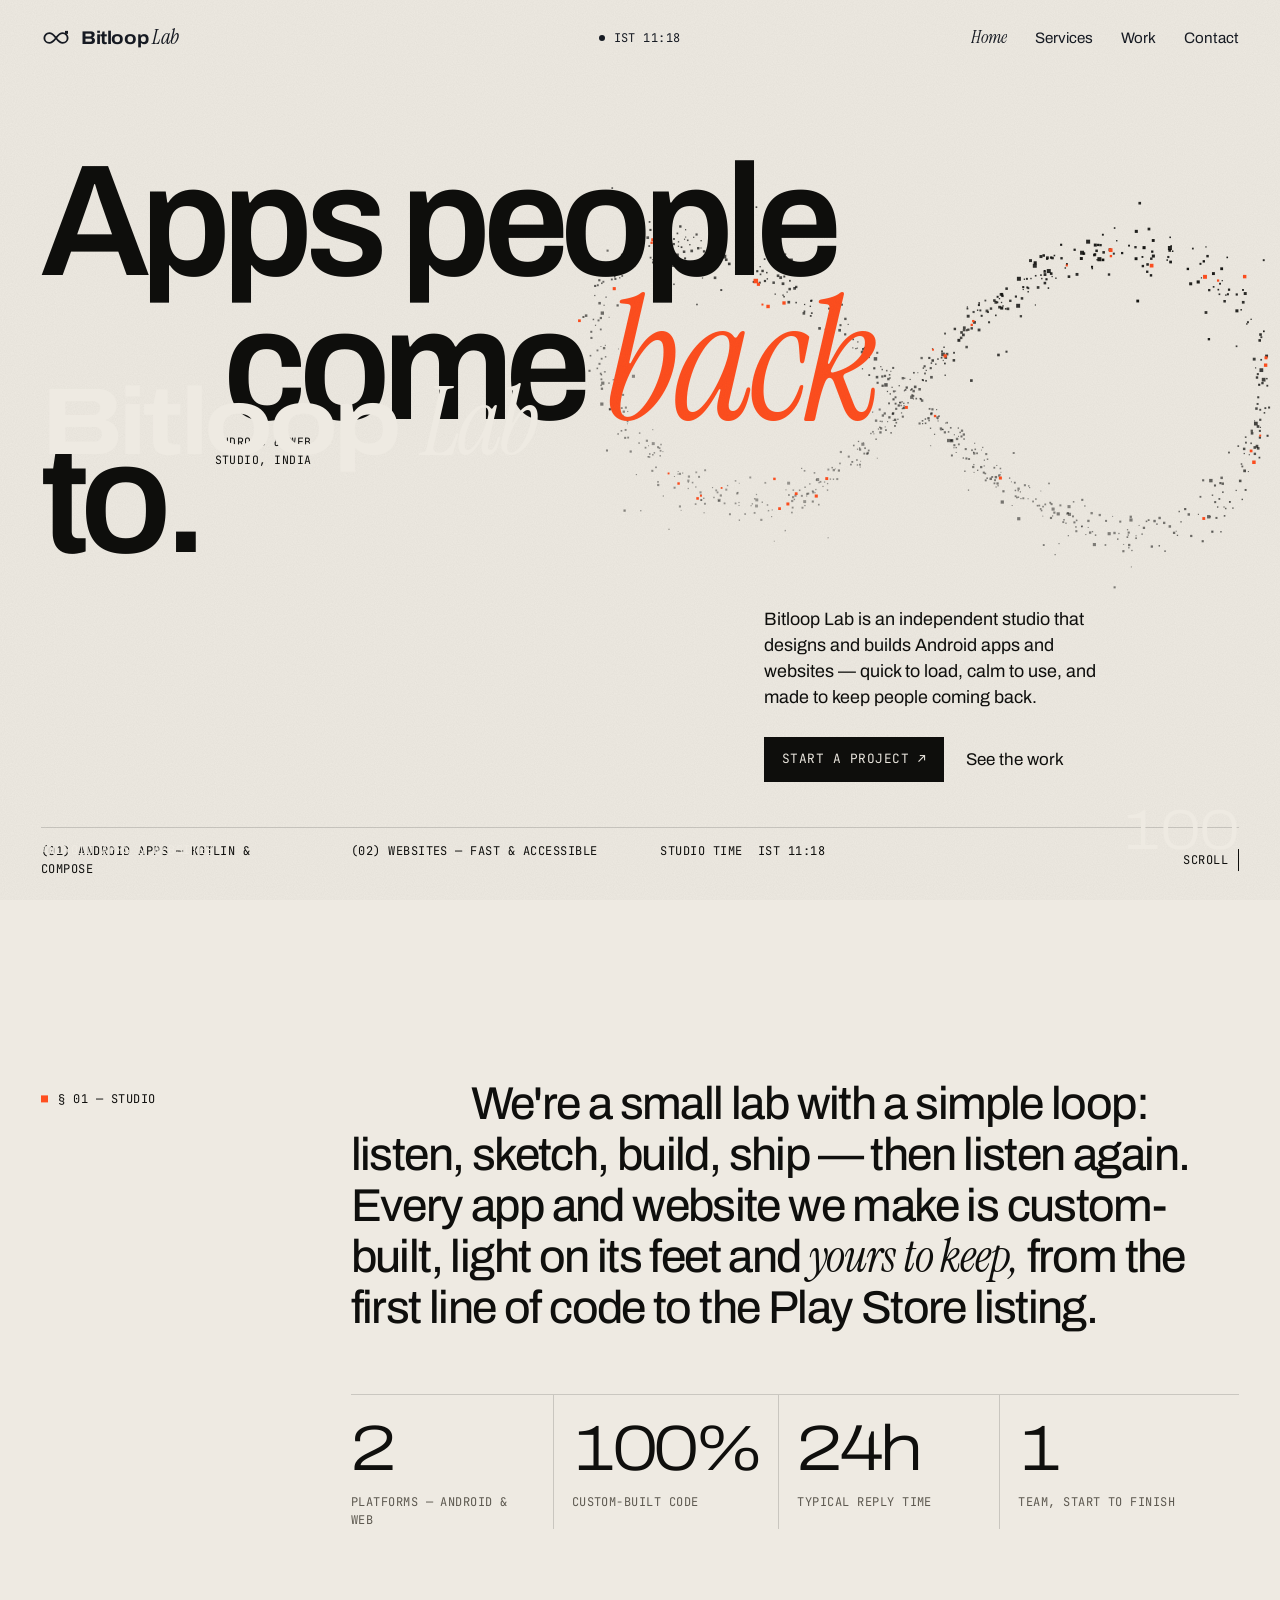
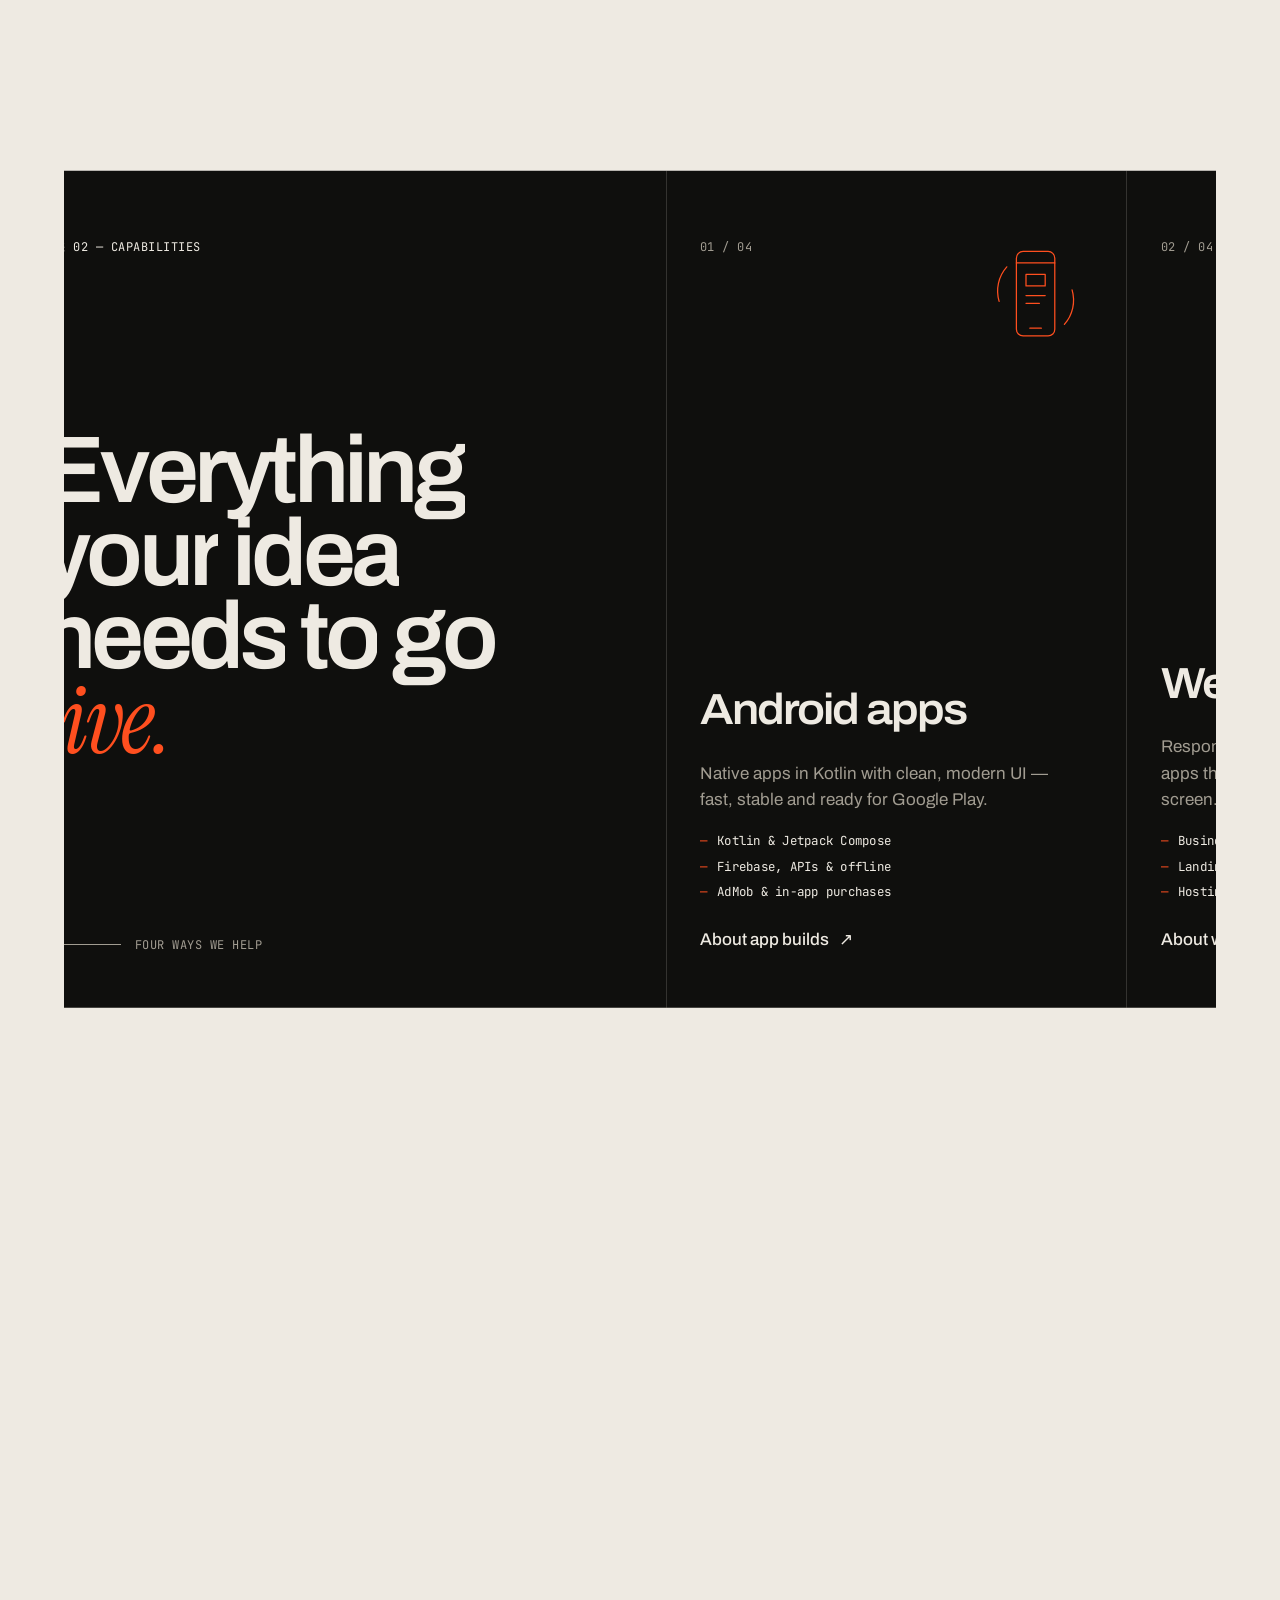
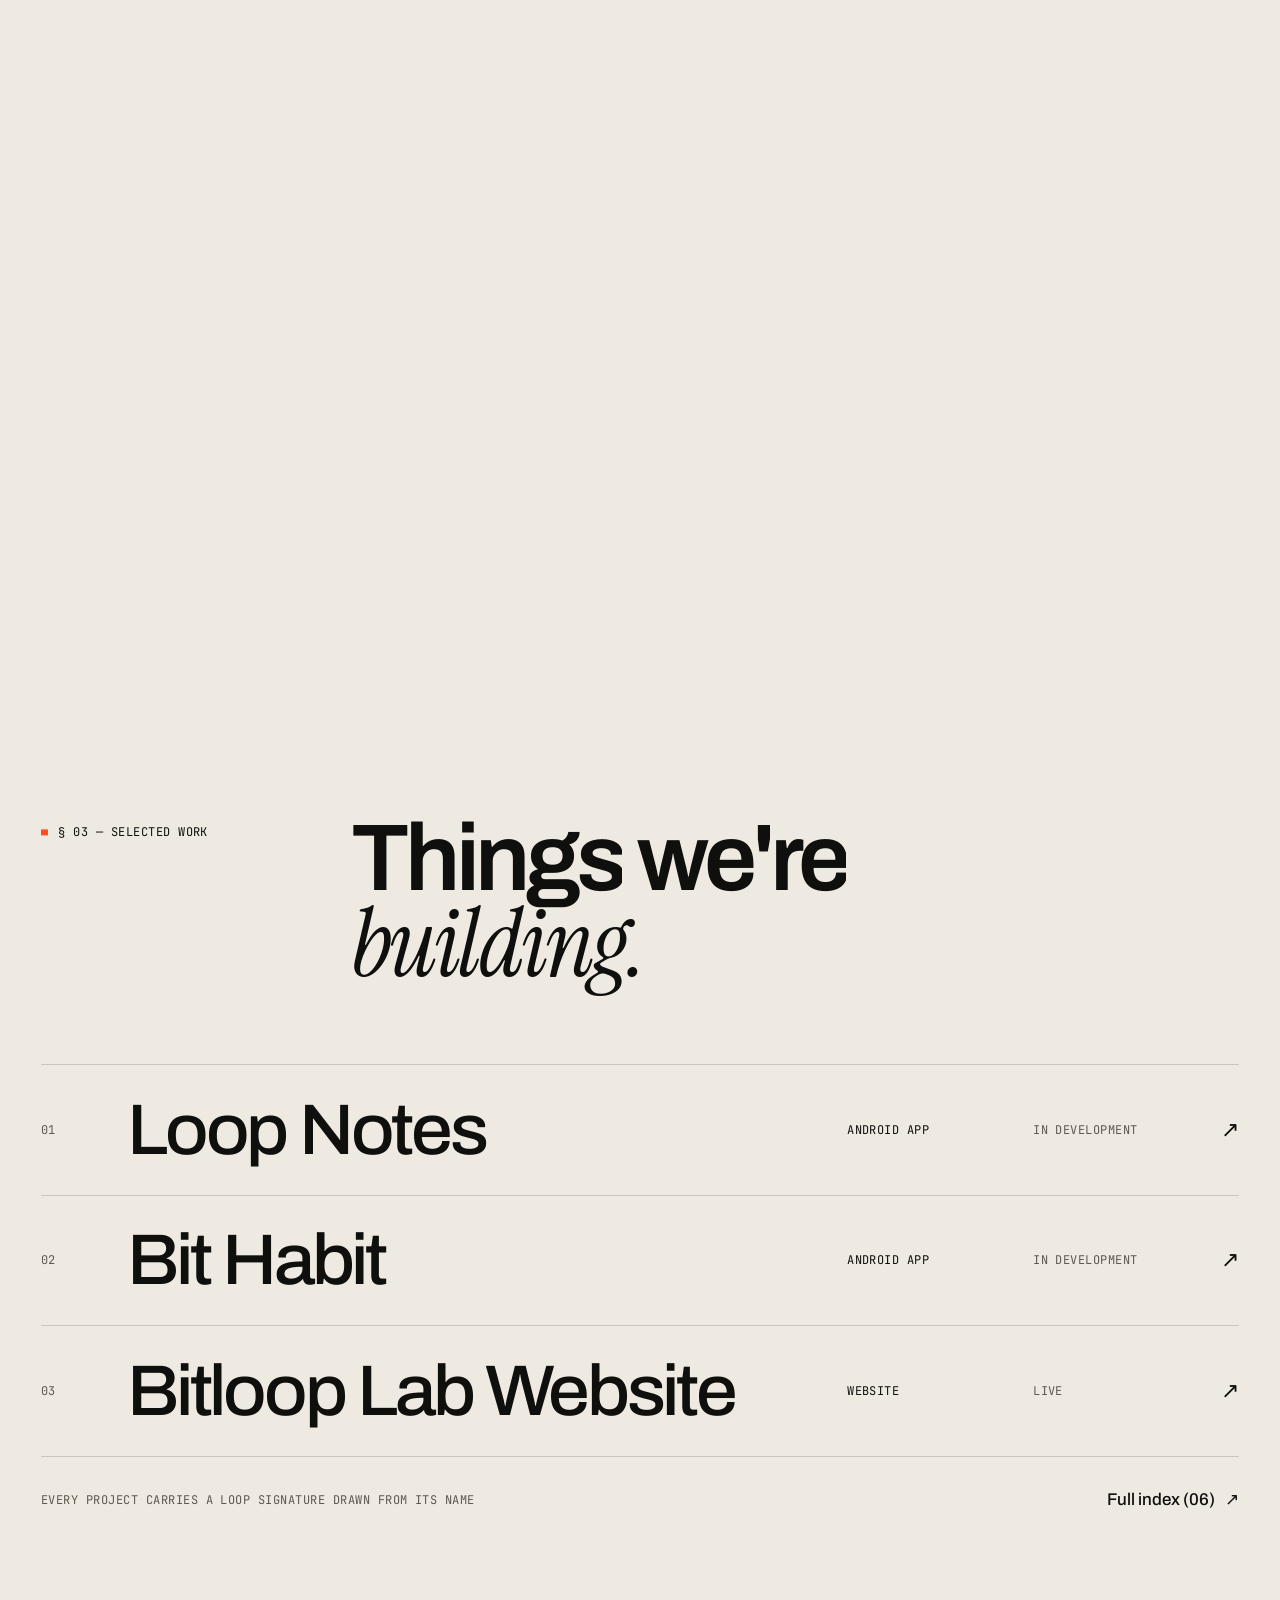
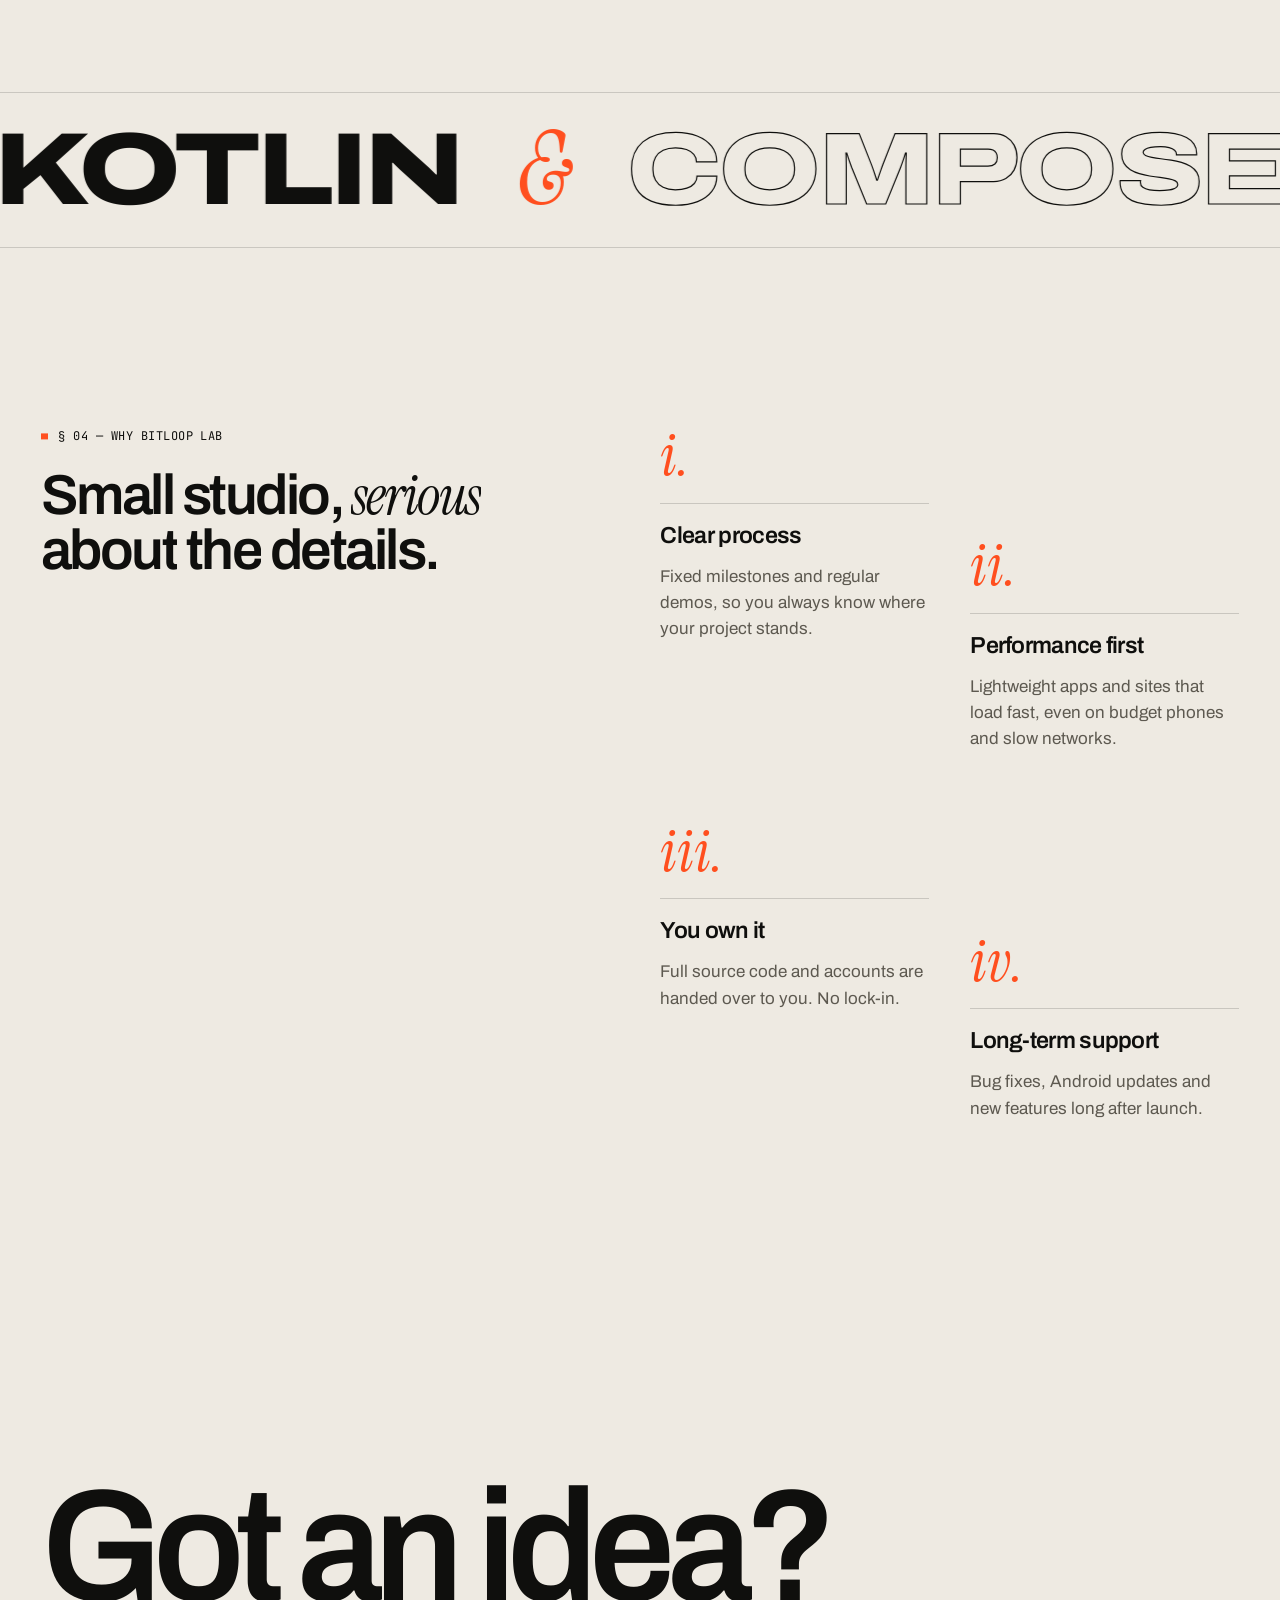
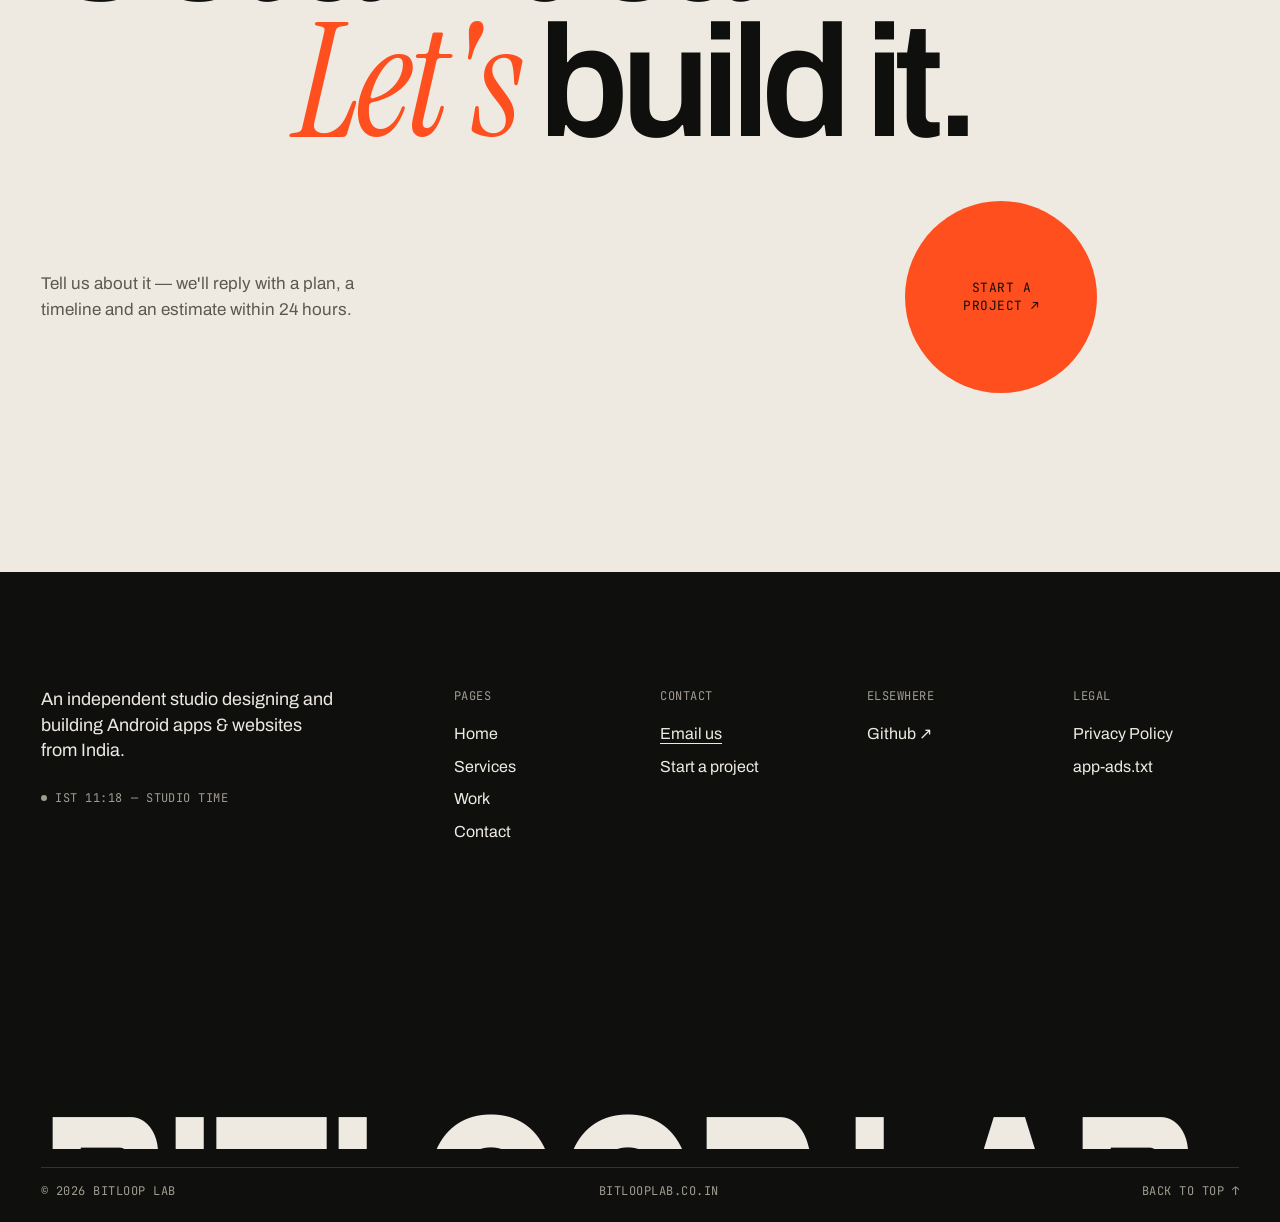
==== commit b45a2c00: "Version asset URLs so browsers fetch fresh CSS/JS after deploys Co-Authored-By: Claude Opus 5.5 <nor" ====
--- a/index.html
+++ b/index.html
@@ -16,7 +16,7 @@
   <link rel="preconnect" href="https://fonts.googleapis.com">
   <link rel="preconnect" href="https://fonts.gstatic.com" crossorigin>
   <link href="https://fonts.googleapis.com/css2?family=Archivo:wdth,wght@62..125,100..900&family=Instrument+Serif:ital@0;1&family=JetBrains+Mono:wght@400;500&display=swap" rel="stylesheet">
-  <link rel="stylesheet" href="assets/css/style.css">
+  <link rel="stylesheet" href="assets/css/style.css?v=20261012b">
   <script>!function(d){if(matchMedia("(prefers-reduced-motion: reduce)").matches)return;d.classList.add("motion");try{if(!sessionStorage.getItem("bl-seen"))d.classList.add("is-loading");else if(sessionStorage.getItem("bl-nav"))d.classList.add("is-arriving")}catch(e){}setTimeout(function(){d.classList.contains("motion-ok")||d.classList.remove("motion","is-loading","is-arriving")},4000)}(document.documentElement)</script>
 </head>
 <body data-page="home">
@@ -177,7 +177,7 @@
 
   <script src="assets/vendor/gsap.min.js"></script>
   <script src="assets/vendor/ScrollTrigger.min.js"></script>
-  <script src="assets/js/data.js"></script>
-  <script src="assets/js/main.js"></script>
+  <script src="assets/js/data.js?v=20261012b"></script>
+  <script src="assets/js/main.js?v=20261012b"></script>
 </body>
 </html>
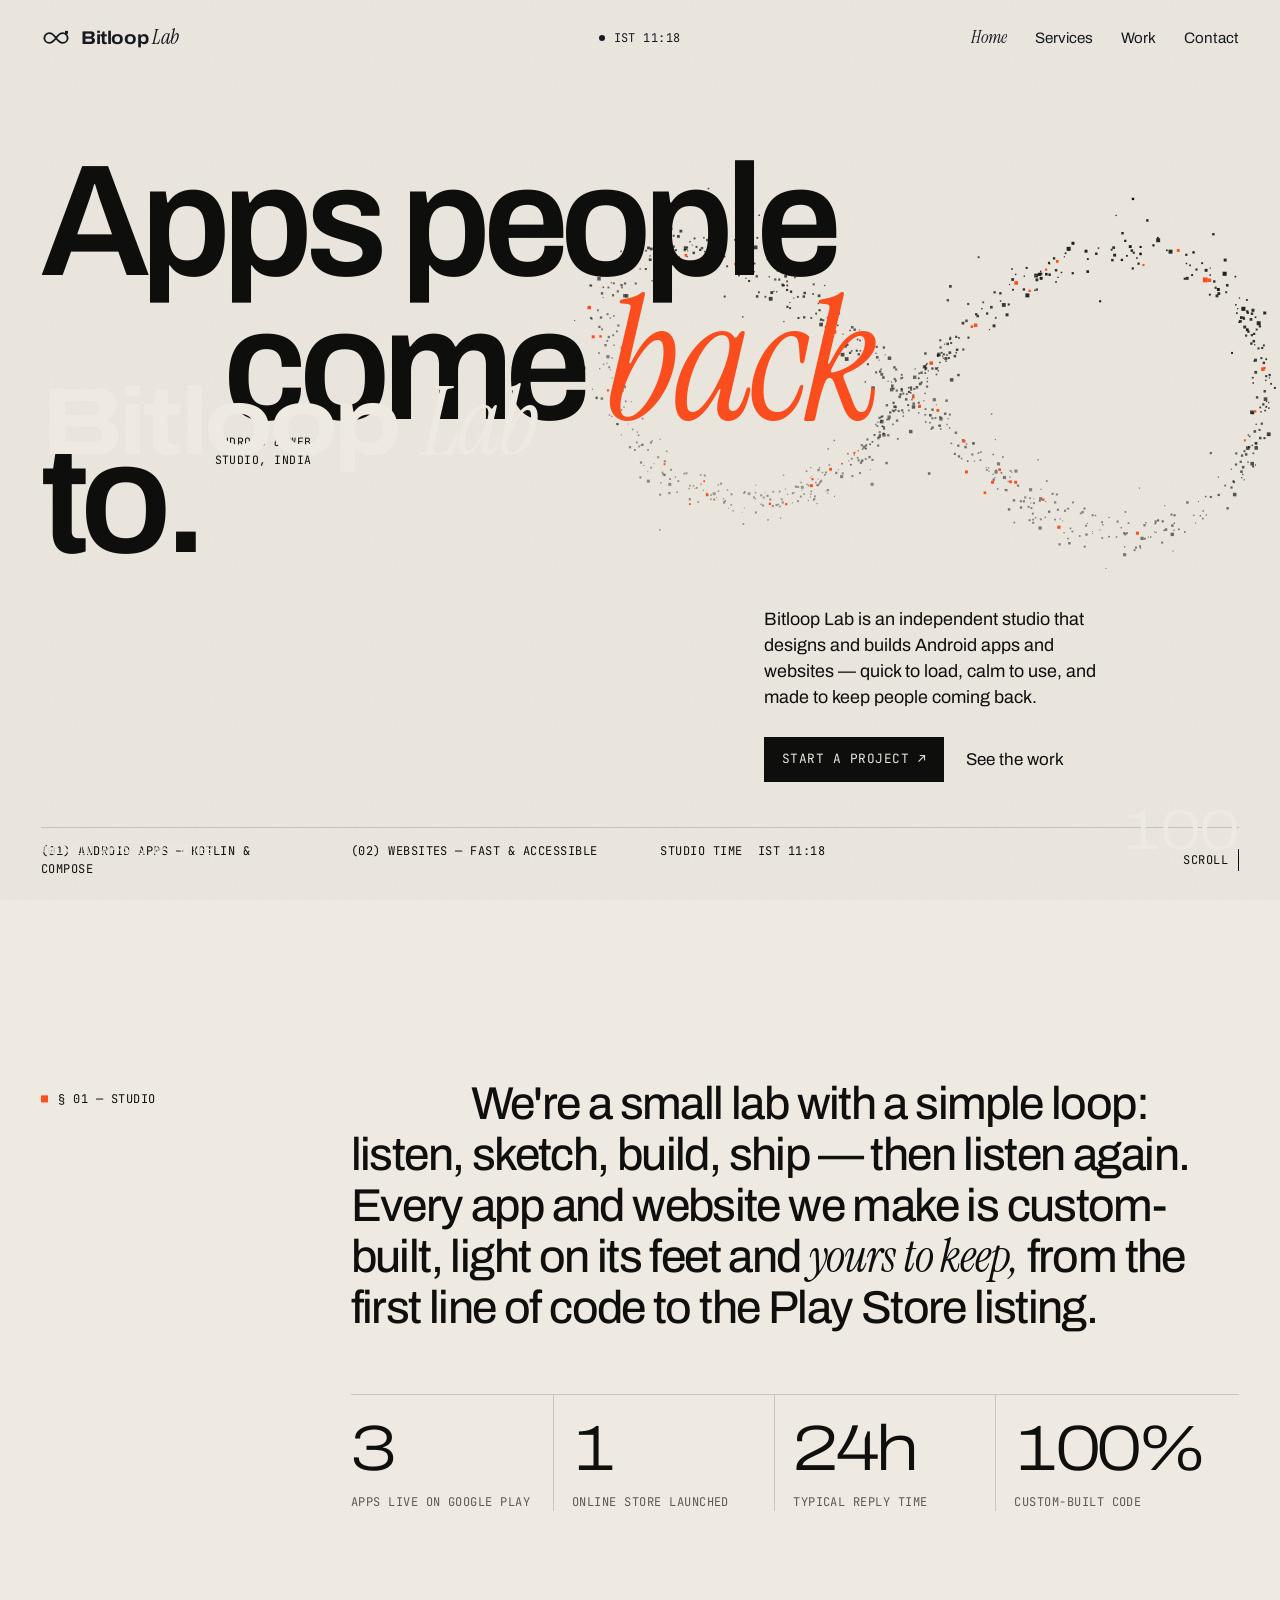
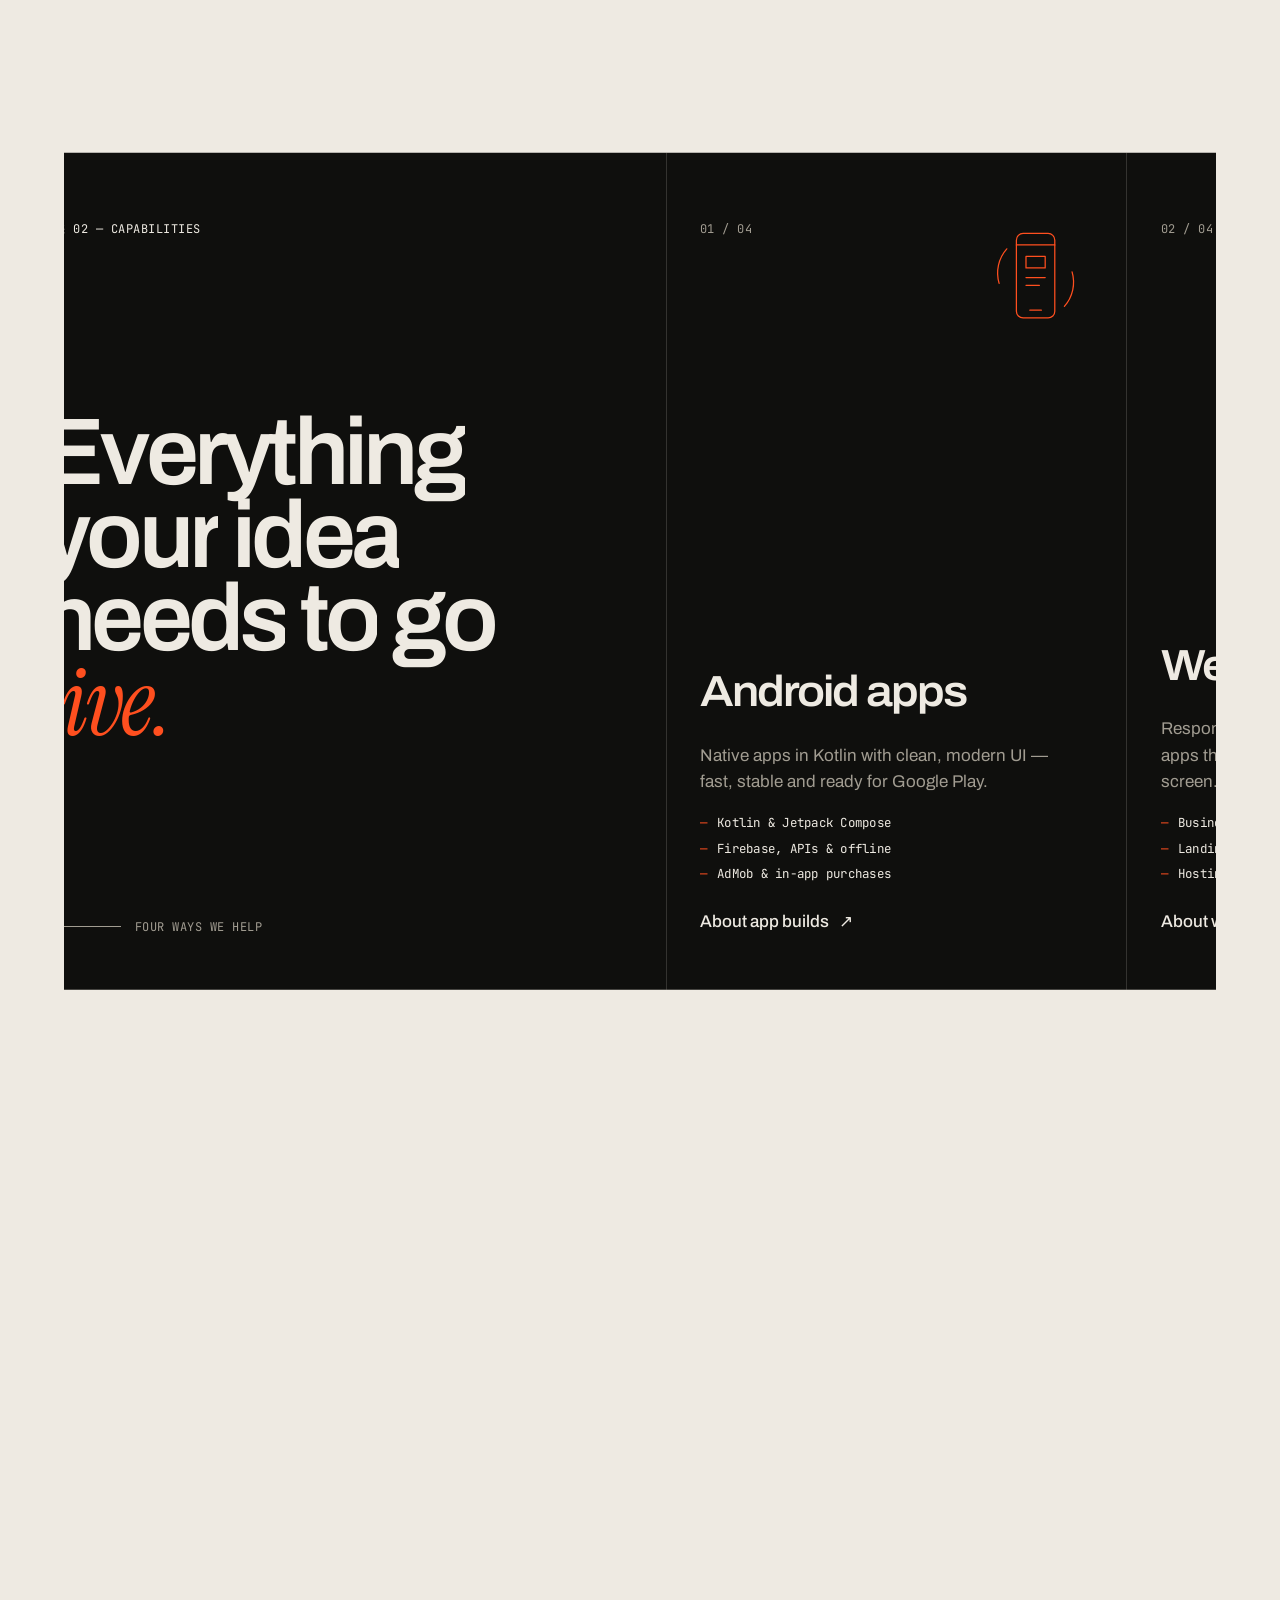
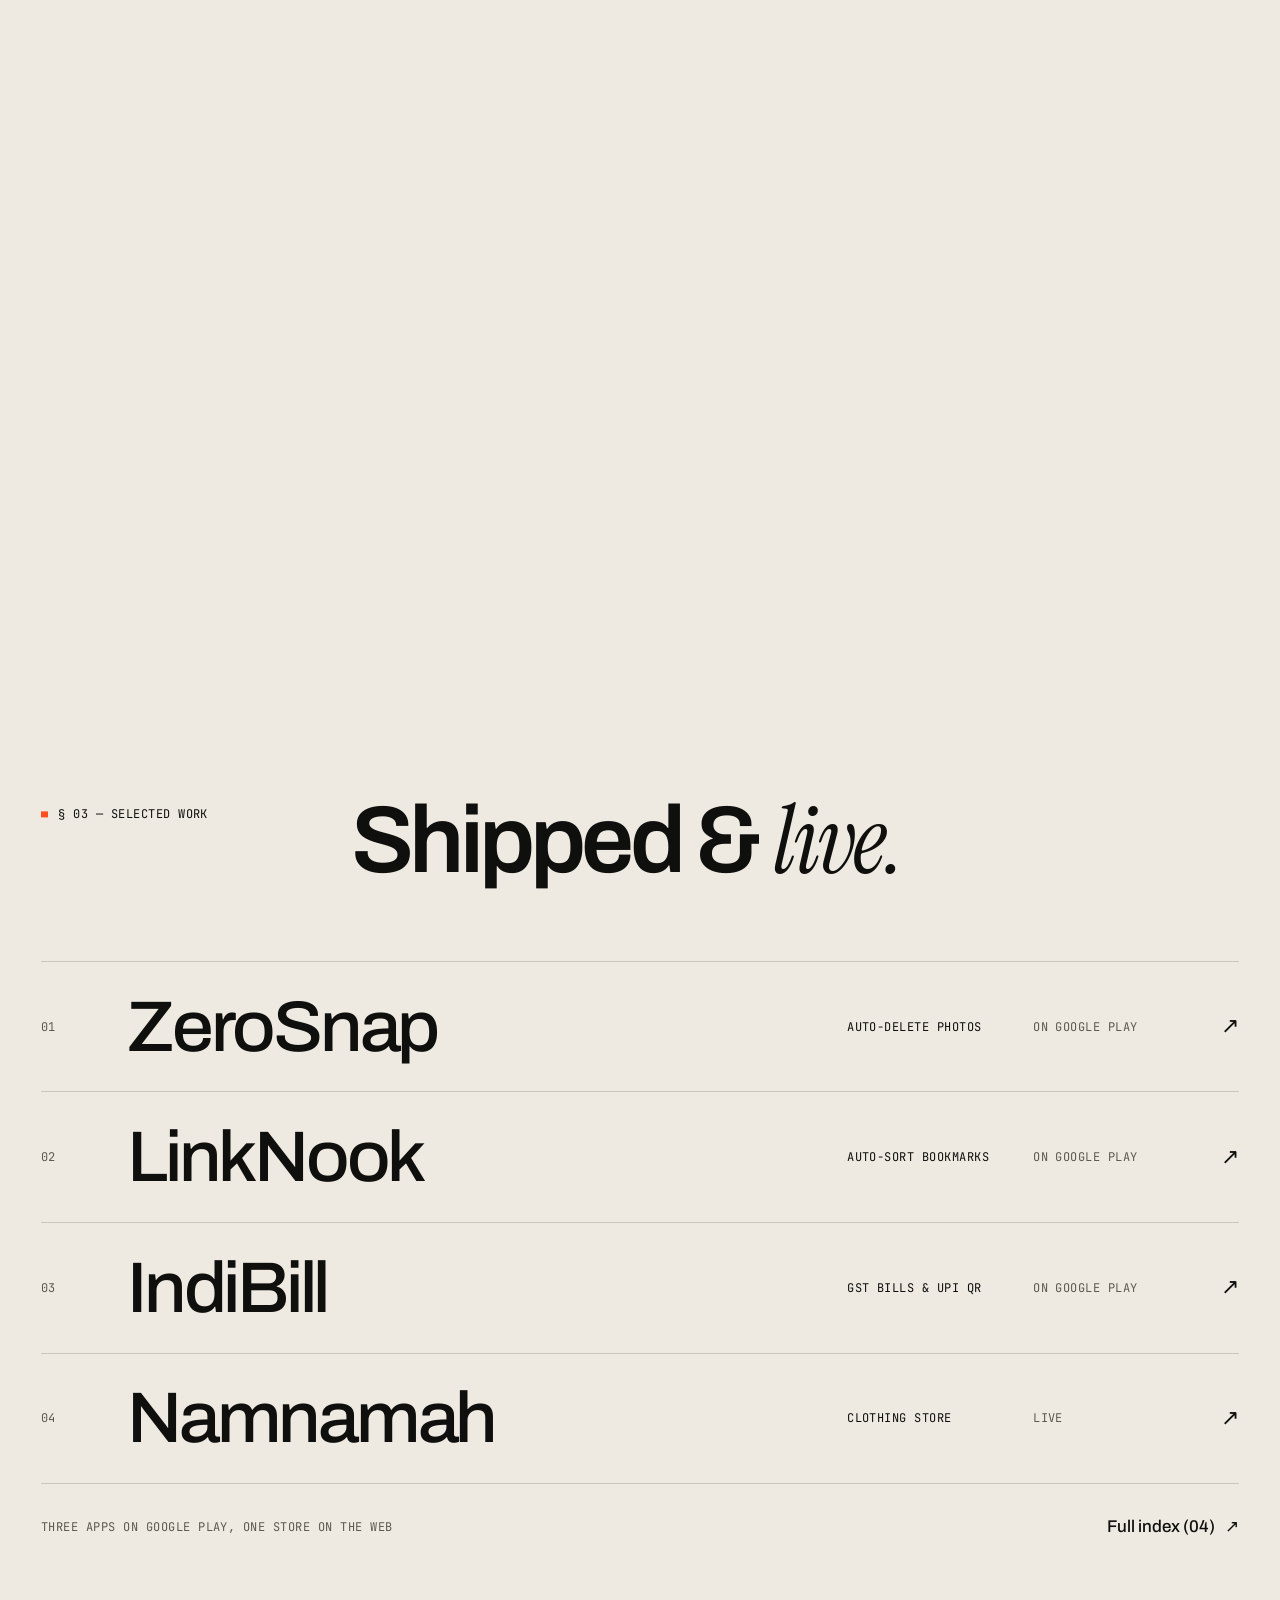
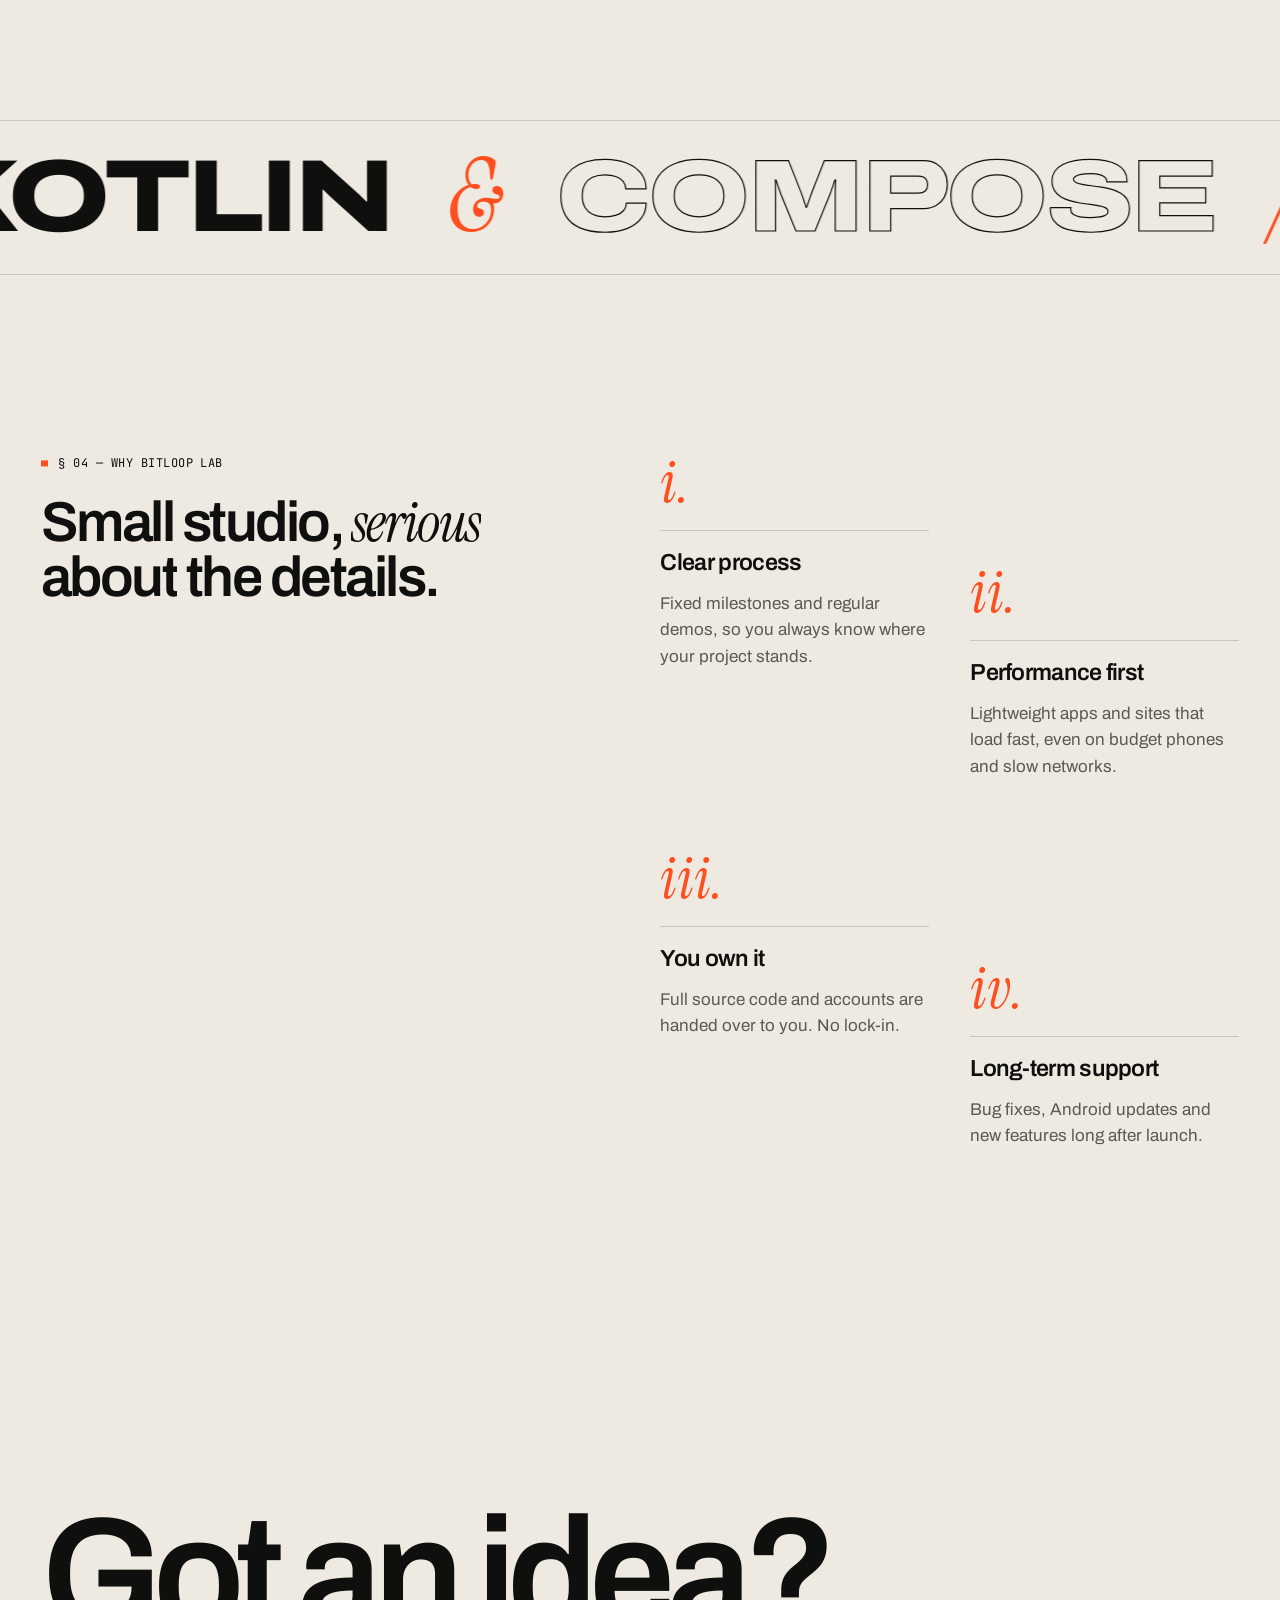
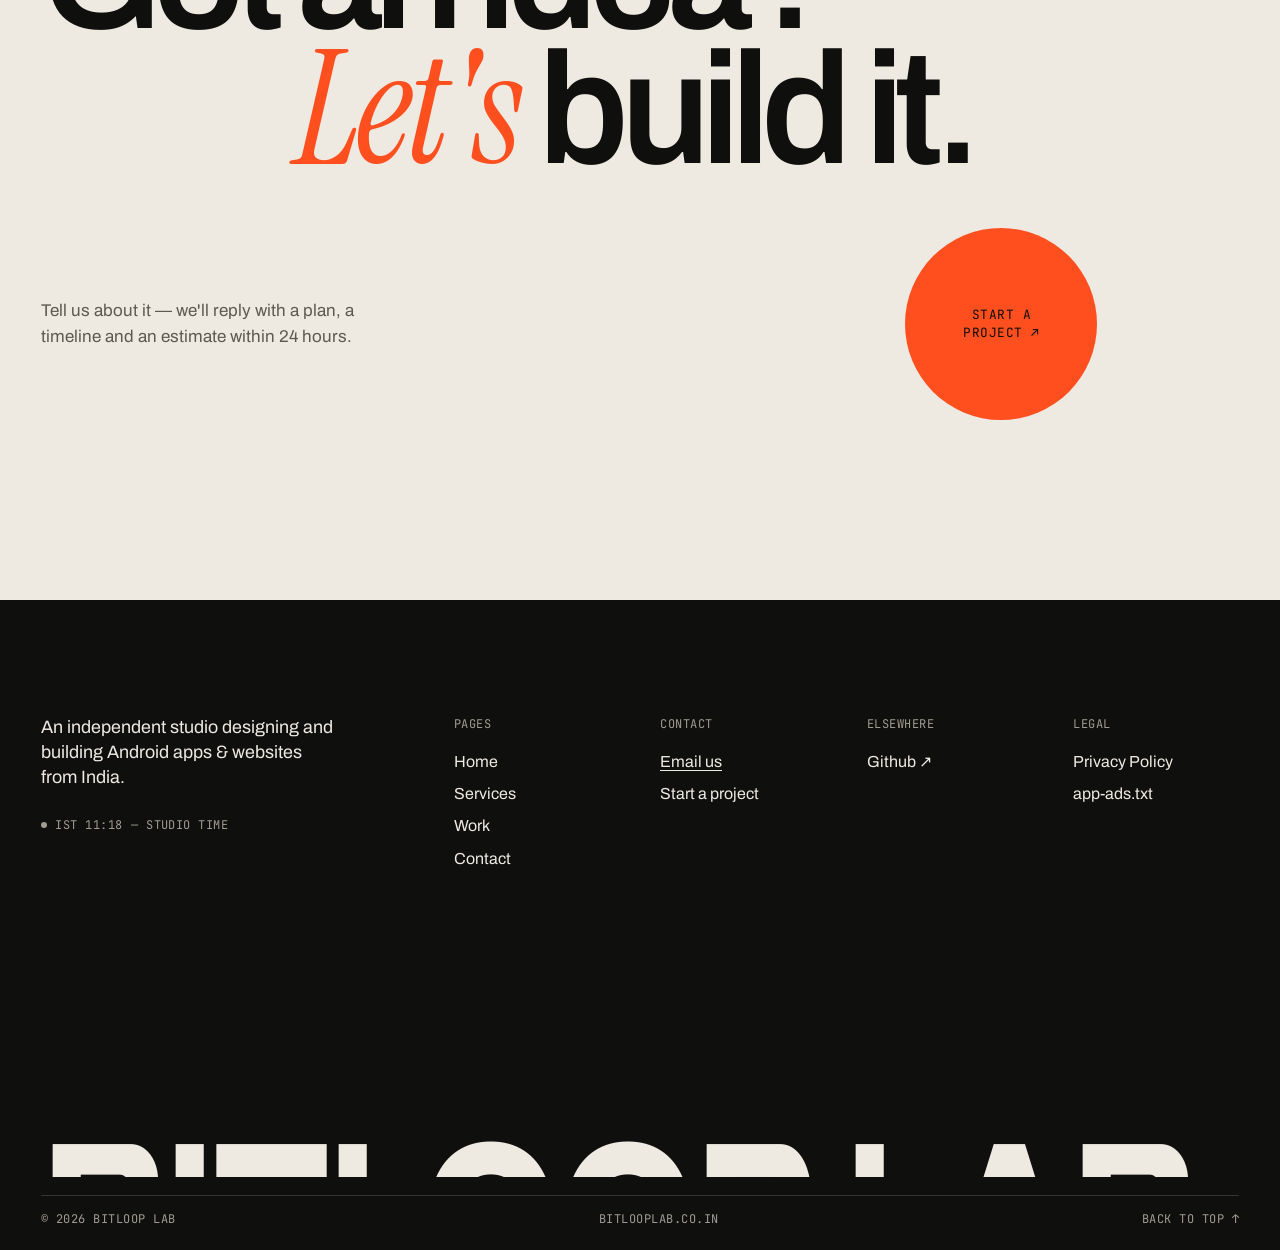
==== commit e0e54317: "Show real projects: ZeroSnap, LinkNook, IndiBill and Namnamah Replace the placeholder portfolio with" ====
--- a/index.html
+++ b/index.html
@@ -4,7 +4,7 @@
   <meta charset="UTF-8">
   <meta name="viewport" content="width=device-width, initial-scale=1">
   <title>Bitloop Lab — Android apps &amp; websites people come back to</title>
-  <meta name="description" content="Bitloop Lab is an independent studio from India that designs and builds fast, considered Android apps and websites.">
+  <meta name="description" content="Bitloop Lab is an independent studio from India that designs and builds Android apps and websites — makers of ZeroSnap, LinkNook and IndiBill on Google Play.">
   <link rel="canonical" href="https://bitlooplab.co.in/">
   <meta property="og:url" content="https://bitlooplab.co.in/">
   <meta property="og:site_name" content="Bitloop Lab">
@@ -16,7 +16,7 @@
   <link rel="preconnect" href="https://fonts.googleapis.com">
   <link rel="preconnect" href="https://fonts.gstatic.com" crossorigin>
   <link href="https://fonts.googleapis.com/css2?family=Archivo:wdth,wght@62..125,100..900&family=Instrument+Serif:ital@0;1&family=JetBrains+Mono:wght@400;500&display=swap" rel="stylesheet">
-  <link rel="stylesheet" href="assets/css/style.css?v=20261012b">
+  <link rel="stylesheet" href="assets/css/style.css?v=20261015">
   <script>!function(d){if(matchMedia("(prefers-reduced-motion: reduce)").matches)return;d.classList.add("motion");try{if(!sessionStorage.getItem("bl-seen"))d.classList.add("is-loading");else if(sessionStorage.getItem("bl-nav"))d.classList.add("is-arriving")}catch(e){}setTimeout(function(){d.classList.contains("motion-ok")||d.classList.remove("motion","is-loading","is-arriving")},4000)}(document.documentElement)</script>
 </head>
 <body data-page="home">
@@ -60,10 +60,10 @@
         <p class="sec-label mono">§ 01 — Studio</p>
         <p class="manifesto__text" data-scrub>We're a small lab with a simple loop: listen, sketch, build, ship — then listen again. Every app and website we make is custom-built, light on its feet and <em>yours to keep,</em> from the first line of code to the Play Store listing.</p>
         <div class="figures">
-          <div class="figure"><strong data-count="2">2</strong><span class="mono muted">Platforms — Android &amp; web</span></div>
+          <div class="figure"><strong data-count="3">3</strong><span class="mono muted">Apps live on Google Play</span></div>
+          <div class="figure"><strong data-count="1">1</strong><span class="mono muted">Online store launched</span></div>
+          <div class="figure"><strong data-count="24" data-suffix="h">24h</strong><span class="mono muted">Typical reply time</span></div>
           <div class="figure"><strong data-count="100" data-suffix="%">100%</strong><span class="mono muted">Custom-built code</span></div>
-          <div class="figure"><strong data-count="24" data-suffix="h">24h</strong><span class="mono muted">Typical reply time</span></div>
-          <div class="figure"><strong data-count="1">1</strong><span class="mono muted">Team, start to finish</span></div>
         </div>
       </div>
     </section>
@@ -121,12 +121,12 @@
     <section class="sec work" aria-labelledby="workTitle">
       <div class="sec-head">
         <p class="sec-label mono">§ 03 — Selected work</p>
-        <h2 id="workTitle" data-split>Things we're <em>building.</em></h2>
+        <h2 id="workTitle" data-split>Shipped &amp; <em>live.</em></h2>
       </div>
       <ol class="work-list" id="workList"></ol>
       <div class="work-foot">
-        <p class="mono muted">Every project carries a loop signature drawn from its name</p>
-        <a class="arrow-link" href="apps.html"><span>Full index (<span id="workCount">06</span>)</span> <span class="arr">↗</span></a>
+        <p class="mono muted">Three apps on Google Play, one store on the web</p>
+        <a class="arrow-link" href="apps.html"><span>Full index (<span id="workCount">04</span>)</span> <span class="arr">↗</span></a>
       </div>
     </section>
 
@@ -177,7 +177,7 @@
 
   <script src="assets/vendor/gsap.min.js"></script>
   <script src="assets/vendor/ScrollTrigger.min.js"></script>
-  <script src="assets/js/data.js?v=20261012b"></script>
-  <script src="assets/js/main.js?v=20261012b"></script>
+  <script src="assets/js/data.js?v=20261015"></script>
+  <script src="assets/js/main.js?v=20261015"></script>
 </body>
 </html>
--- a/assets/css/style.css
+++ b/assets/css/style.css
@@ -491,6 +491,10 @@
 .search:focus-within { border-color: var(--signal); }
 .tiles { display: grid; grid-template-columns: repeat(3, minmax(0, 1fr)); column-gap: var(--gutter); row-gap: clamp(60px, 7vw, 110px); padding: 0 var(--gutter) clamp(90px, 12vw, 160px); align-items: start; }
 .tile.is-offset { margin-top: clamp(60px, 10vw, 160px); }
+/* small portfolios: two staggered columns, posters kept to a readable size */
+.tiles--few { grid-template-columns: repeat(2, minmax(0, 1fr)); }
+.tiles--few .tile { width: min(100%, 540px); }
+.tiles--few .tile.is-offset { justify-self: end; }
 .tile[hidden] { display: none; }
 .tile__media { perspective: 900px; display: block; }
 .tile__media .poster { transform-style: preserve-3d; will-change: transform; }
@@ -498,6 +502,8 @@
 .tile__meta h3 { font-size: clamp(1.5rem, 2.2vw, 2.1rem); letter-spacing: -0.04em; line-height: 1; font-weight: 600; font-stretch: 106%; }
 .tile__meta .mono { align-self: start; padding-top: 0.4em; }
 .tile__meta p { grid-column: 1 / -1; color: var(--muted); max-width: 42ch; }
+.tile__meta p.tile__tag { font-family: var(--f-serif); font-style: italic; font-size: 1.3rem; color: var(--ink); line-height: 1.1; }
+.tile__meta p.tile__ref { font-size: 0.72rem; text-transform: none; letter-spacing: 0.02em; }
 .tile__actions { grid-column: 1 / -1; display: flex; gap: 22px; flex-wrap: wrap; margin-top: 6px; font-size: 0.95rem; }
 .tile__actions .soon { color: var(--muted); font-family: var(--f-mono); font-size: 0.75rem; text-transform: uppercase; letter-spacing: 0.04em; padding-top: 0.2em; }
 .tiles .empty { grid-column: 1 / -1; font-size: var(--fs-m); letter-spacing: -0.03em; color: var(--muted); }
